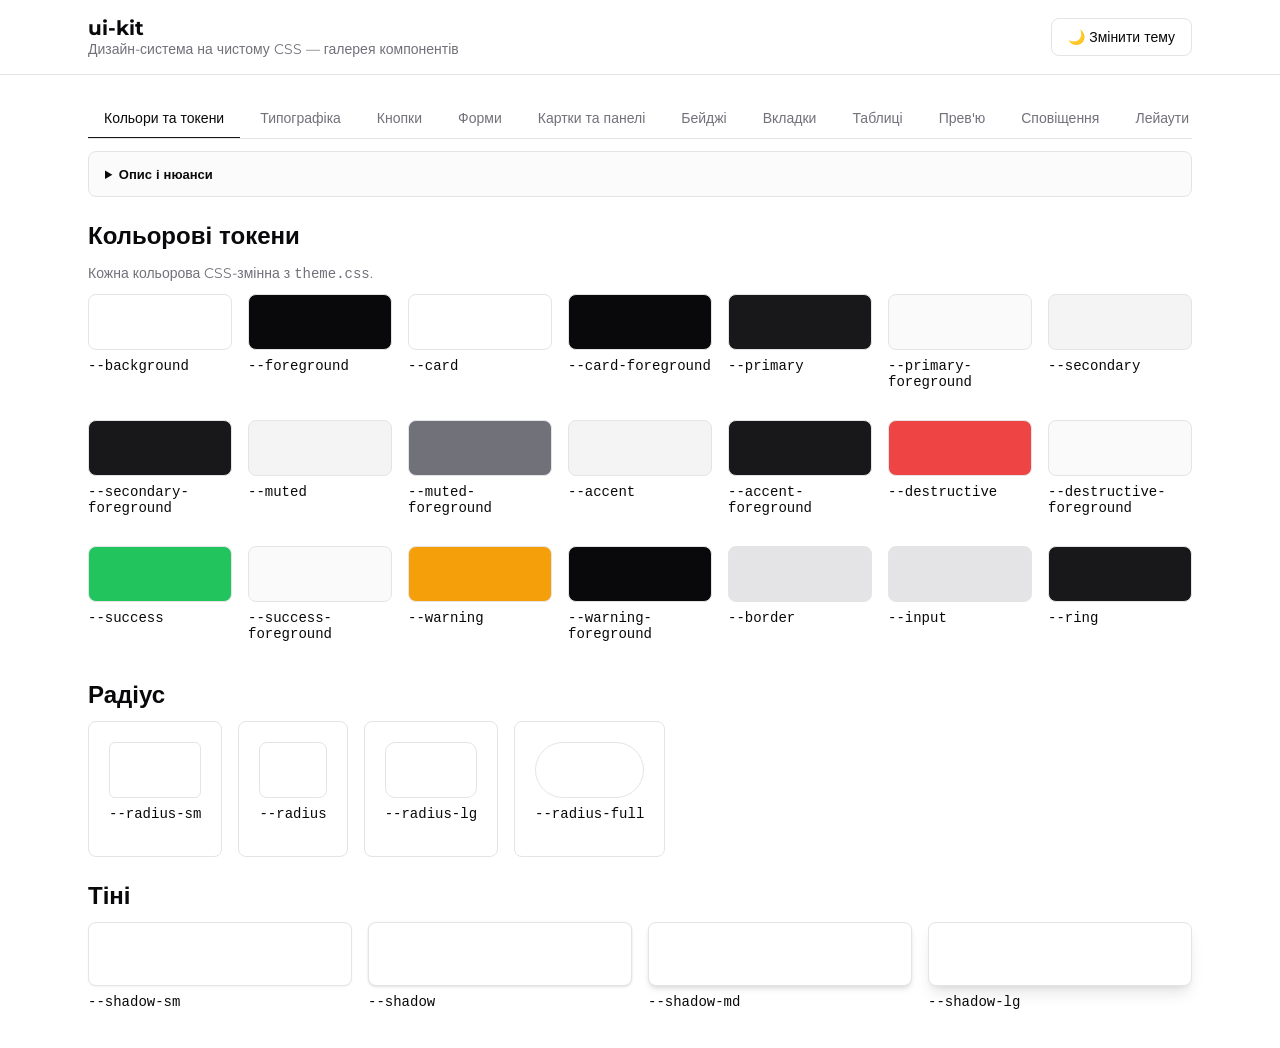
==== index.html @ 21cc0ced "feat(responsive): add mobile/tablet breakpoints, add component usage docs to all tabs Co-Authored-By" ====
<!doctype html>
<html lang="en">
<head>
<meta charset="UTF-8" />
<meta name="viewport" content="width=device-width, initial-scale=1.0" />
<title>ui-kit — Галерея компонентів</title>
<link rel="stylesheet" href="css/theme.css" />
<link rel="stylesheet" href="css/components.css" />
<link rel="stylesheet" href="css/layout.css" />
<link rel="stylesheet" href="css/gallery.css" />
</head>
<body>

<header class="gallery-header">
  <div class="container flex items-center justify-between py-4">
    <div>
      <p class="gallery-title">ui-kit</p>
      <p class="gallery-subtitle text-sm text-muted">Дизайн-система на чистому CSS — галерея компонентів</p>
    </div>
    <button type="button" class="btn btn-outline" id="theme-toggle">🌙 Змінити тему</button>
  </div>
</header>

<main class="container py-6">

  <div class="tabs" id="main-tabs">
    <div class="tabs-list" role="tablist">
      <button type="button" class="tab-trigger is-active" role="tab">Кольори та токени</button>
      <button type="button" class="tab-trigger" role="tab">Типографіка</button>
      <button type="button" class="tab-trigger" role="tab">Кнопки</button>
      <button type="button" class="tab-trigger" role="tab">Форми</button>
      <button type="button" class="tab-trigger" role="tab">Картки та панелі</button>
      <button type="button" class="tab-trigger" role="tab">Бейджі</button>
      <button type="button" class="tab-trigger" role="tab">Вкладки</button>
      <button type="button" class="tab-trigger" role="tab">Таблиці</button>
      <button type="button" class="tab-trigger" role="tab">Прев'ю</button>
      <button type="button" class="tab-trigger" role="tab">Сповіщення</button>
      <button type="button" class="tab-trigger" role="tab">Лейаути</button>
      <button type="button" class="tab-trigger" role="tab">Селекти</button>
      <button type="button" class="tab-trigger" role="tab">Лейбли</button>
      <button type="button" class="tab-trigger" role="tab">Налаштування</button>
    </div>

    <!-- 1. Colors & Tokens -->
    <div class="tab-content is-active">
      <div class="flex flex-col gap-6">
        <details class="component-info">
          <summary>Опис і нюанси</summary>
          <p>Кольорові токени — єдине джерело правди для кольору в усьому кіті: жоден компонент не хардкодить власний колір, а лише посилається на змінну на кшталт <span class="font-mono">--primary</span>. Ця вкладка потрібна, щоб звірити, який саме відтінок стоїть за назвою змінної в поточній темі.</p>
          <p>Змінні зберігаються як трійка HSL-каналів без обгортки <span class="font-mono">hsl()</span> (наприклад, <span class="font-mono">--primary: 240 5.9% 10%</span>), тому в CSS їх завжди потрібно явно обгортати: <span class="font-mono">hsl(var(--primary))</span> або з альфа-модифікатором <span class="font-mono">hsl(var(--primary) / 0.5)</span>. Редагувати значення в theme.css можна, але це одразу вплине на всі компоненти в обох темах.</p>
          <p>Типовий кейс: перевірка контрасту <span class="font-mono">--foreground</span> на <span class="font-mono">--background</span> перед додаванням нового тексту. Другий кейс: підбір м'якшого розділювача через альфа-модифікатор <span class="font-mono">--border / 0.5</span> замість введення нового кольору.</p>
        </details>
        <div>
          <h2 class="section-title">Кольорові токени</h2>
          <p class="text-sm text-muted mb-3">Кожна кольорова CSS-змінна з <span class="font-mono">theme.css</span>.</p>
          <div class="swatch-grid gap-4" id="color-token-grid"></div>
        </div>
        <div>
          <h2 class="section-title">Радіус</h2>
          <div class="flex gap-4 mt-3">
            <div class="demo p-3"><div class="swatch" style="border-radius:var(--radius-sm)"></div><p class="text-sm font-mono mt-2">--radius-sm</p></div>
            <div class="demo p-3"><div class="swatch" style="border-radius:var(--radius)"></div><p class="text-sm font-mono mt-2">--radius</p></div>
            <div class="demo p-3"><div class="swatch" style="border-radius:var(--radius-lg)"></div><p class="text-sm font-mono mt-2">--radius-lg</p></div>
            <div class="demo p-3"><div class="swatch" style="border-radius:var(--radius-full)"></div><p class="text-sm font-mono mt-2">--radius-full</p></div>
          </div>
        </div>
        <div>
          <h2 class="section-title">Тіні</h2>
          <div class="grid-4 gap-4 mt-3">
            <div><div class="shadow-box" style="box-shadow:var(--shadow-sm)"></div><p class="text-sm font-mono mt-2">--shadow-sm</p></div>
            <div><div class="shadow-box" style="box-shadow:var(--shadow)"></div><p class="text-sm font-mono mt-2">--shadow</p></div>
            <div><div class="shadow-box" style="box-shadow:var(--shadow-md)"></div><p class="text-sm font-mono mt-2">--shadow-md</p></div>
            <div><div class="shadow-box" style="box-shadow:var(--shadow-lg)"></div><p class="text-sm font-mono mt-2">--shadow-lg</p></div>
          </div>
        </div>
      </div>
    </div>

    <!-- 2. Typography -->
    <div class="tab-content">
      <details class="component-info mb-4">
        <summary>Опис і нюанси</summary>
        <p>Типографічна шкала базується на <span class="font-mono">--font-sans</span> (Montserrat) для основного тексту та <span class="font-mono">--font-mono</span> для коду й значень змінних. Заголовки h1–h3 масштабуються плавно через <span class="font-mono">clamp()</span> між мобільним і десктопним viewport, тож розмір не «стрибає» різко на певній ширині екрана.</p>
        <p>Текстові утиліти (<span class="font-mono">.text-sm</span>/<span class="font-mono">.text-lg</span>/<span class="font-mono">.font-semibold</span>/<span class="font-mono">.font-mono</span>/<span class="font-mono">.text-muted</span>) з layout.css — це модифікатори розміру/ваги/кольору, а не заміна семантичним тегам. Використовуйте їх поверх правильного тега (h1–h6, p), а не замість нього.</p>
        <p>Типовий кейс: підпис під полем форми дрібним приглушеним текстом (<span class="font-mono">.text-sm.text-muted</span>). Другий кейс: показ значення CSS-змінної чи фрагмента коду моноширинним шрифтом (<span class="font-mono">.font-mono</span>).</p>
      </details>
      <div class="demo">
        <div class="demo-preview flex flex-col gap-2">
          <h1>Заголовок 1</h1>
          <h2>Заголовок 2</h2>
          <h3>Заголовок 3</h3>
          <h4>Заголовок 4</h4>
          <h5>Заголовок 5</h5>
          <h6>Заголовок 6</h6>
          <p>Текст абзацу шрифтом <span class="font-mono">--font-sans</span> (Montserrat). Швидка бура лисиця стрибає через ледачого пса.</p>
          <p class="font-mono">Моноширинний текст шрифтом <span class="font-mono">--font-mono</span>.</p>
          <p><span class="text-sm">Дрібний текст (.text-sm)</span> &nbsp; <span class="text-lg">Великий текст (.text-lg)</span> &nbsp; <span class="font-semibold">Напівжирний (.font-semibold)</span> &nbsp; <span class="text-muted">Приглушений (.text-muted)</span></p>
        </div>
        <template class="demo-source">
<h1>Заголовок 1</h1>
<p>Текст абзацу.</p>
<p class="font-mono">Моноширинний текст.</p>
<p class="text-sm">Дрібний текст</p>
        </template>
        <div class="demo-actions flex gap-2">
          <button type="button" class="btn btn-outline btn-sm" data-copy="html">Скопіювати HTML</button>
          <button type="button" class="btn btn-outline btn-sm" data-copy-class="text-sm">Скопіювати клас</button>
        </div>
      </div>
    </div>

    <!-- 3. Buttons -->
    <div class="tab-content">
      <div class="flex flex-col gap-4">

        <details class="component-info">
          <summary>Опис і нюанси</summary>
          <p>Кнопки ініціюють дії (відправити форму, підтвердити, відкрити діалог). <span class="font-mono">.btn-primary</span> — для головної дії на екрані (лише одна на екран), <span class="font-mono">.btn-secondary</span>/<span class="font-mono">.btn-outline</span> — для другорядних дій, <span class="font-mono">.btn-ghost</span> — для дій у щільних інтерфейсах (тулбари, картки), <span class="font-mono">.btn-destructive</span> — лише для незворотних/небезпечних операцій (видалення, відкликання доступу).</p>
          <p>Не комбінуйте два акцентні кольори (primary + destructive) в одному ряду дій без чіткої ієрархії — користувач має одразу бачити, яка дія головна. <span class="font-mono">.btn-icon</span> обов'язково потребує <span class="font-mono">aria-label</span>, бо не має текстового вмісту для скрінрідерів. Розмірні модифікатори (<span class="font-mono">.btn-sm</span>/<span class="font-mono">.btn-lg</span>) не задають колір — комбінуйте їх із варіантом (<span class="font-mono">.btn-primary</span> тощо).</p>
          <p>Типовий кейс: пара кнопок «Підтвердити» (.btn-primary) / «Скасувати» (.btn-ghost) у футері картки чи модального вікна. Другий кейс: кнопка видалення запису в таблиці — <span class="font-mono">.btn-destructive.btn-sm</span>.</p>
        </details>

        <div class="demo">
          <div class="demo-preview flex flex-wrap gap-3">
            <button type="button" class="btn btn-primary">Первинна</button>
            <button type="button" class="btn btn-secondary">Вторинна</button>
            <button type="button" class="btn btn-outline">Контурна</button>
            <button type="button" class="btn btn-ghost">Прозора</button>
            <button type="button" class="btn btn-destructive">Небезпечна</button>
            <button type="button" class="btn btn-primary" disabled>Вимкнена</button>
          </div>
          <template class="demo-source">
<button type="button" class="btn btn-primary">Первинна</button>
<button type="button" class="btn btn-secondary">Вторинна</button>
<button type="button" class="btn btn-outline">Контурна</button>
<button type="button" class="btn btn-ghost">Прозора</button>
<button type="button" class="btn btn-destructive">Небезпечна</button>
          </template>
          <div class="demo-actions flex gap-2">
            <button type="button" class="btn btn-outline btn-sm" data-copy="html">Скопіювати HTML</button>
            <button type="button" class="btn btn-outline btn-sm" data-copy-class="btn-primary">Скопіювати клас</button>
          </div>
        </div>

        <div class="demo">
          <div class="demo-preview flex flex-wrap items-center gap-3">
            <button type="button" class="btn btn-primary btn-sm">Маленька</button>
            <button type="button" class="btn btn-primary">Звичайна</button>
            <button type="button" class="btn btn-primary btn-lg">Велика</button>
            <button type="button" class="btn btn-primary btn-icon" aria-label="Icon button">★</button>
          </div>
          <template class="demo-source">
<button type="button" class="btn btn-primary btn-sm">Маленька</button>
<button type="button" class="btn btn-primary">Звичайна</button>
<button type="button" class="btn btn-primary btn-lg">Велика</button>
<button type="button" class="btn btn-primary btn-icon" aria-label="Icon button">★</button>
          </template>
          <div class="demo-actions flex gap-2">
            <button type="button" class="btn btn-outline btn-sm" data-copy="html">Скопіювати HTML</button>
            <button type="button" class="btn btn-outline btn-sm" data-copy-class="btn-sm">Скопіювати клас</button>
          </div>
        </div>

      </div>
    </div>

    <!-- 4. Forms -->
    <div class="tab-content">
      <details class="component-info mb-4">
        <summary>Опис і нюанси</summary>
        <p><span class="font-mono">.field</span> — обгортка для пари label+control+hint, яка гарантує однакові вертикальні відступи для будь-якого поля форми. Використовуйте <span class="font-mono">.input</span> для тексту/чисел, <span class="font-mono">.textarea</span> для багаторядкового вводу, <span class="font-mono">.checkbox</span>/<span class="font-mono">.radio</span> для бінарного чи одиничного вибору зі списку.</p>
        <p>Завжди пов'язуйте <span class="font-mono">&lt;label&gt;</span> з полем через <span class="font-mono">for</span>/<span class="font-mono">id</span> — це не лише доступність, а й збільшення області кліку. <span class="font-mono">.field-hint</span> розташовується під полем і не повинен дублювати те, що вже сказано в label. <span class="font-mono">.checkbox</span>/<span class="font-mono">.radio</span> стилізовані через <span class="font-mono">appearance: none</span>, тому додатковий wrapper для кастомної позначки не потрібен.</p>
        <p>Типовий кейс: форма профілю користувача (ім'я, роль через select, короткий опис у textarea). Другий кейс: група з кількох checkbox для мультизначного фільтра над таблицею.</p>
      </details>
      <div class="grid-2 gap-6">

        <div class="demo">
          <div class="demo-preview flex flex-col gap-4">
            <div class="field">
              <label class="label" for="demo-input">Ім'я</label>
              <input class="input" type="text" id="demo-input" placeholder="Ada Lovelace" />
              <span class="field-hint">Це підказка під полем введення.</span>
            </div>
            <div class="field">
              <label class="label" for="demo-select">Роль</label>
              <select class="select" id="demo-select">
                <option>Інженер</option>
                <option>Дизайнер</option>
                <option>Менеджер</option>
              </select>
            </div>
            <div class="field">
              <label class="label" for="demo-textarea">Про себе</label>
              <textarea class="textarea" id="demo-textarea" placeholder="Tell us about yourself"></textarea>
            </div>
            <div class="field">
              <label class="label" for="demo-input-disabled">Вимкнено</label>
              <input class="input" type="text" id="demo-input-disabled" disabled placeholder="Can't touch this" />
            </div>
          </div>
          <template class="demo-source">
<div class="field">
  <label class="label" for="name">Ім'я</label>
  <input class="input" type="text" id="name" placeholder="Ada Lovelace" />
  <span class="field-hint">Це підказка під полем введення.</span>
</div>
          </template>
          <div class="demo-actions flex gap-2">
            <button type="button" class="btn btn-outline btn-sm" data-copy="html">Скопіювати HTML</button>
            <button type="button" class="btn btn-outline btn-sm" data-copy-class="input">Скопіювати клас</button>
          </div>
        </div>

        <div class="demo">
          <div class="demo-preview flex flex-col gap-3">
            <label class="flex items-center gap-2"><input class="checkbox" type="checkbox" checked /> Прапорець (позначено)</label>
            <label class="flex items-center gap-2"><input class="checkbox" type="checkbox" /> Прапорець</label>
            <label class="flex items-center gap-2"><input class="radio" type="radio" name="demo-radio" checked /> Перемикач перший</label>
            <label class="flex items-center gap-2"><input class="radio" type="radio" name="demo-radio" /> Перемикач другий</label>
          </div>
          <template class="demo-source">
<label class="flex items-center gap-2">
  <input class="checkbox" type="checkbox" /> Прапорець
</label>
<label class="flex items-center gap-2">
  <input class="radio" type="radio" name="group" /> Перемикач
</label>
          </template>
          <div class="demo-actions flex gap-2">
            <button type="button" class="btn btn-outline btn-sm" data-copy="html">Скопіювати HTML</button>
            <button type="button" class="btn btn-outline btn-sm" data-copy-class="checkbox">Скопіювати клас</button>
          </div>
        </div>

      </div>
    </div>

    <!-- 5. Cards & Panels -->
    <div class="tab-content">
      <details class="component-info mb-4">
        <summary>Опис і нюанси</summary>
        <p><span class="font-mono">.card</span> — акцентований контейнер із тінню та рамкою для самодостатнього блоку контенту (профіль, товар, налаштування). <span class="font-mono">.panel</span> — менш акцентований контейнер без тіні, для групування вмісту всередині вже акцентованої області.</p>
        <p>Не вкладайте <span class="font-mono">.card</span> у <span class="font-mono">.card</span> — це створює подвійну рамку/тінь і зайвий візуальний шум; для вкладеного угруповання використовуйте <span class="font-mono">.panel</span>. <span class="font-mono">.card-footer</span> призначений саме для кнопок дій, не для довільного тексту. <span class="font-mono">.divider</span> — це <span class="font-mono">&lt;hr&gt;</span>, зберігайте цю семантику розділювача, а не border-top на довільному елементі.</p>
        <p>Типовий кейс: картка налаштувань із заголовком, описом, вмістом і кнопками «Зберегти»/«Скасувати» у футері. Другий кейс: панель із коротким поясненням під формою, відокремлена divider.</p>
      </details>
      <div class="grid-2 gap-6">

        <div class="demo">
          <div class="demo-preview">
            <div class="card">
              <div class="card-header">
                <h3 class="card-title">Заголовок картки</h3>
                <p class="card-description">Короткий опис для цієї картки.</p>
              </div>
              <div class="card-content">
                <p class="text-sm">Тут розміщується основний вміст картки, над кнопками у футері.</p>
              </div>
              <div class="card-footer">
                <button type="button" class="btn btn-primary btn-sm">Підтвердити</button>
                <button type="button" class="btn btn-ghost btn-sm">Скасувати</button>
              </div>
            </div>
          </div>
          <template class="demo-source">
<div class="card">
  <div class="card-header">
    <h3 class="card-title">Заголовок картки</h3>
    <p class="card-description">Короткий опис.</p>
  </div>
  <div class="card-content">
    <p>Вміст картки.</p>
  </div>
  <div class="card-footer">
    <button class="btn btn-primary btn-sm">Підтвердити</button>
  </div>
</div>
          </template>
          <div class="demo-actions flex gap-2">
            <button type="button" class="btn btn-outline btn-sm" data-copy="html">Скопіювати HTML</button>
            <button type="button" class="btn btn-outline btn-sm" data-copy-class="card">Скопіювати клас</button>
          </div>
        </div>

        <div class="demo">
          <div class="demo-preview">
            <div class="panel">
              <p class="text-sm font-semibold mb-2">Панель</p>
              <p class="text-sm text-muted">Легкий контейнер для групування пов'язаного вмісту, менш акцентований, ніж картка.</p>
              <hr class="divider" />
              <p class="text-sm">Вміст під розділювачем.</p>
            </div>
          </div>
          <template class="demo-source">
<div class="panel">
  <p>Вміст панелі.</p>
  <hr class="divider" />
  <p>Вміст під розділювачем.</p>
</div>
          </template>
          <div class="demo-actions flex gap-2">
            <button type="button" class="btn btn-outline btn-sm" data-copy="html">Скопіювати HTML</button>
            <button type="button" class="btn btn-outline btn-sm" data-copy-class="panel">Скопіювати клас</button>
          </div>
        </div>

      </div>
    </div>

    <!-- 6. Badges -->
    <div class="tab-content">
      <details class="component-info mb-4">
        <summary>Опис і нюанси</summary>
        <p>Бейдж — маленький некликабельний індикатор статусу чи категорії, а не замінник кнопки чи посилання. <span class="font-mono">.badge-success</span>/<span class="font-mono">.badge-destructive</span> — для семантичних станів (активний/помилка), <span class="font-mono">.badge-secondary</span>/<span class="font-mono">.badge-outline</span> — для нейтральних міток.</p>
        <p>Не покладайтесь лише на колір, щоб передати критичну інформацію — додавайте текст («Активний», а не тільки зелену крапку), інакше це проблема доступності для людей з порушенням кольоросприйняття. Бейджі не мають стану hover/focus, оскільки вони не інтерактивні.</p>
        <p>Типовий кейс: статус рядка в таблиці («Активний»/«Відсутній»/«У відставці»). Другий кейс: лічильник чи мітка категорії поруч із заголовком картки.</p>
      </details>
      <div class="demo">
        <div class="demo-preview flex flex-wrap gap-3">
          <span class="badge">Основний</span>
          <span class="badge badge-secondary">Вторинний</span>
          <span class="badge badge-outline">Контурний</span>
          <span class="badge badge-destructive">Небезпечний</span>
          <span class="badge badge-success">Успішний</span>
        </div>
        <template class="demo-source">
<span class="badge">Основний</span>
<span class="badge badge-secondary">Вторинний</span>
<span class="badge badge-outline">Контурний</span>
<span class="badge badge-destructive">Небезпечний</span>
<span class="badge badge-success">Успішний</span>
        </template>
        <div class="demo-actions flex gap-2">
          <button type="button" class="btn btn-outline btn-sm" data-copy="html">Скопіювати HTML</button>
          <button type="button" class="btn btn-outline btn-sm" data-copy-class="badge">Скопіювати клас</button>
        </div>
      </div>
    </div>

    <!-- 7. Tabs -->
    <div class="tab-content">
      <details class="component-info mb-4">
        <summary>Опис і нюанси</summary>
        <p><span class="font-mono">.tabs</span> — патерн для перемикання між кількома панелями контенту в межах одного екрана без переходу на іншу сторінку. Використовуйте, коли вміст логічно розбивається на незалежні секції, які переглядають по черзі, а не одночасно.</p>
        <p><span class="font-mono">initTabs()</span> працює по контейнеру <span class="font-mono">.tabs</span> через <span class="font-mono">:scope</span>, тому кожен <span class="font-mono">.tabs</span> незалежний — вкладені вкладки (наприклад, усередині картки) не конфліктують із зовнішніми. Кількість <span class="font-mono">.tab-trigger</span> має точно відповідати кількості <span class="font-mono">.tab-content</span> за порядком — прив'язка через id не потрібна. Клас <span class="font-mono">.is-active</span> виставляється одночасно і на тригері, і на відповідній панелі.</p>
        <p>Типовий кейс: ця сама галерея компонентів (14 вкладок). Другий кейс: вкладки «Огляд»/«Активність»/«Налаштування» всередині картки профілю, як у демо нижче.</p>
      </details>
      <div class="demo">
        <div class="demo-preview">
          <div class="tabs">
            <div class="tabs-list" role="tablist">
              <button type="button" class="tab-trigger is-active" role="tab">Огляд</button>
              <button type="button" class="tab-trigger" role="tab">Активність</button>
              <button type="button" class="tab-trigger" role="tab">Налаштування</button>
            </div>
            <div class="tab-content is-active"><p class="text-sm">Вміст вкладки «Огляд».</p></div>
            <div class="tab-content"><p class="text-sm">Вміст вкладки «Активність».</p></div>
            <div class="tab-content"><p class="text-sm">Вміст вкладки «Налаштування».</p></div>
          </div>
        </div>
        <template class="demo-source">
<div class="tabs">
  <div class="tabs-list">
    <button class="tab-trigger is-active">Огляд</button>
    <button class="tab-trigger">Активність</button>
  </div>
  <div class="tab-content is-active">Вміст вкладки «Огляд».</div>
  <div class="tab-content">Вміст вкладки «Активність».</div>
</div>
        </template>
        <div class="demo-actions flex gap-2">
          <button type="button" class="btn btn-outline btn-sm" data-copy="html">Скопіювати HTML</button>
          <button type="button" class="btn btn-outline btn-sm" data-copy-class="tabs">Скопіювати клас</button>
        </div>
      </div>
    </div>

    <!-- 8. Tables -->
    <div class="tab-content">
      <div class="flex flex-col gap-4">

        <details class="component-info">
          <summary>Опис і нюанси</summary>
          <p><span class="font-mono">.table</span> + <span class="font-mono">.table-wrapper</span> — для табличних даних з однаковою структурою рядків (список користувачів, замовлень тощо). <span class="font-mono">.table-wrapper</span> обов'язковий: саме він забезпечує <span class="font-mono">overflow-x: auto</span>, а не сама <span class="font-mono">.table</span>.</p>
          <p>Варіанти <span class="font-mono">.table-striped</span>/<span class="font-mono">.table-bordered</span>/<span class="font-mono">.table-compact</span> — модифікатори, які можна комбінувати між собою (наприклад, <span class="font-mono">table table-striped table-compact</span>), вони не змінюють структуру, лише візуальний стиль. Індикатор <span class="font-mono">.sortable</span> суто візуальний (статична стрілка) — він не сортує дані сам, JS-логіку сортування потрібно писати окремо.</p>
          <p>Типовий кейс: список користувачів зі статусом-бейджем в останній колонці. Другий кейс: компактна таблиця (<span class="font-mono">.table-compact</span>) для щільного адмін-інтерфейсу з великою кількістю рядків.</p>
        </details>

        <div class="demo">
          <div class="demo-preview">
            <div class="table-wrapper">
              <table class="table">
                <thead>
                  <tr><th>Ім'я</th><th>Роль</th><th>Статус</th></tr>
                </thead>
                <tbody>
                  <tr><td>Ada Lovelace</td><td>Інженер</td><td><span class="badge badge-success">Активний</span></td></tr>
                  <tr><td>Alan Turing</td><td>Дослідник</td><td><span class="badge badge-secondary">Відсутній</span></td></tr>
                  <tr><td>Grace Hopper</td><td>Адмірал</td><td><span class="badge badge-outline">У відставці</span></td></tr>
                </tbody>
              </table>
            </div>
          </div>
          <template class="demo-source">
<div class="table-wrapper">
  <table class="table">
    <thead><tr><th>Ім'я</th><th>Роль</th></tr></thead>
    <tbody><tr><td>Ada Lovelace</td><td>Інженер</td></tr></tbody>
  </table>
</div>
          </template>
          <div class="demo-actions flex gap-2">
            <button type="button" class="btn btn-outline btn-sm" data-copy="html">Скопіювати HTML</button>
            <button type="button" class="btn btn-outline btn-sm" data-copy-class="table">Скопіювати клас</button>
          </div>
        </div>

        <div class="grid-3 gap-4">

          <div class="demo">
            <div class="demo-preview">
              <div class="table-wrapper">
                <table class="table table-striped">
                  <thead><tr><th>Ім'я</th><th>Роль</th></tr></thead>
                  <tbody>
                    <tr><td>Ada Lovelace</td><td>Інженер</td></tr>
                    <tr><td>Alan Turing</td><td>Дослідник</td></tr>
                    <tr><td>Grace Hopper</td><td>Адмірал</td></tr>
                  </tbody>
                </table>
              </div>
            </div>
            <template class="demo-source">
<table class="table table-striped">
  <thead><tr><th>Ім'я</th><th>Роль</th></tr></thead>
  <tbody>
    <tr><td>Ada Lovelace</td><td>Інженер</td></tr>
    <tr><td>Alan Turing</td><td>Дослідник</td></tr>
  </tbody>
</table>
            </template>
            <div class="demo-actions flex gap-2">
              <button type="button" class="btn btn-outline btn-sm" data-copy="html">Скопіювати HTML</button>
              <button type="button" class="btn btn-outline btn-sm" data-copy-class="table-striped">Скопіювати клас</button>
            </div>
          </div>

          <div class="demo">
            <div class="demo-preview">
              <div class="table-wrapper">
                <table class="table table-bordered">
                  <thead><tr><th>Ім'я</th><th>Роль</th></tr></thead>
                  <tbody>
                    <tr><td>Ada Lovelace</td><td>Інженер</td></tr>
                    <tr><td>Alan Turing</td><td>Дослідник</td></tr>
                  </tbody>
                </table>
              </div>
            </div>
            <template class="demo-source">
<table class="table table-bordered">
  <thead><tr><th>Ім'я</th><th>Роль</th></tr></thead>
  <tbody>
    <tr><td>Ada Lovelace</td><td>Інженер</td></tr>
  </tbody>
</table>
            </template>
            <div class="demo-actions flex gap-2">
              <button type="button" class="btn btn-outline btn-sm" data-copy="html">Скопіювати HTML</button>
              <button type="button" class="btn btn-outline btn-sm" data-copy-class="table-bordered">Скопіювати клас</button>
            </div>
          </div>

          <div class="demo">
            <div class="demo-preview">
              <div class="table-wrapper">
                <table class="table table-compact">
                  <thead><tr><th>Ім'я</th><th>Роль</th></tr></thead>
                  <tbody>
                    <tr><td>Ada Lovelace</td><td>Інженер</td></tr>
                    <tr><td>Alan Turing</td><td>Дослідник</td></tr>
                  </tbody>
                </table>
              </div>
            </div>
            <template class="demo-source">
<table class="table table-compact">
  <thead><tr><th>Ім'я</th><th>Роль</th></tr></thead>
  <tbody>
    <tr><td>Ada Lovelace</td><td>Інженер</td></tr>
  </tbody>
</table>
            </template>
            <div class="demo-actions flex gap-2">
              <button type="button" class="btn btn-outline btn-sm" data-copy="html">Скопіювати HTML</button>
              <button type="button" class="btn btn-outline btn-sm" data-copy-class="table-compact">Скопіювати клас</button>
            </div>
          </div>

        </div>

        <div class="demo">
          <div class="demo-preview">
            <div class="table-wrapper">
              <table class="table">
                <thead>
                  <tr>
                    <th class="sortable sort-asc">Ім'я<span class="sort-indicator"></span></th>
                    <th class="sortable sort-desc">Роль<span class="sort-indicator"></span></th>
                  </tr>
                </thead>
                <tbody>
                  <tr><td>Ada Lovelace</td><td>Інженер</td></tr>
                  <tr><td>Alan Turing</td><td>Дослідник</td></tr>
                </tbody>
              </table>
            </div>
          </div>
          <template class="demo-source">
<table class="table">
  <thead>
    <tr>
      <th class="sortable sort-asc">Ім'я<span class="sort-indicator"></span></th>
      <th class="sortable sort-desc">Роль<span class="sort-indicator"></span></th>
    </tr>
  </thead>
  <tbody>
    <tr><td>Ada Lovelace</td><td>Інженер</td></tr>
  </tbody>
</table>
          </template>
          <div class="demo-actions flex gap-2">
            <button type="button" class="btn btn-outline btn-sm" data-copy="html">Скопіювати HTML</button>
            <button type="button" class="btn btn-outline btn-sm" data-copy-class="sortable">Скопіювати клас</button>
          </div>
        </div>

      </div>
    </div>

    <!-- 9. Preview -->
    <div class="tab-content">
      <details class="component-info mb-4">
        <summary>Опис і нюанси</summary>
        <p><span class="font-mono">.preview-area</span> — нейтральний контейнер-підложка для демонстрації графіки (SVG-іконки, ілюстрації, прев'ю зображення) окремо від решти інтерфейсу; пунктирна рамка одразу сигналізує «це зона попереднього перегляду, не звичайний контент».</p>
        <p><span class="font-mono">.preview-svg</span> керує лише максимальною шириною/висотою та кольором (через <span class="font-mono">currentColor</span>) — самі розміри SVG (width/height/viewBox) задаються в розмітці, компонент їх не нав'язує.</p>
        <p>Типовий кейс: попередній перегляд іконки перед її використанням в іншому місці інтерфейсу. Другий кейс: заглушка (placeholder) для зображення, яке ще не завантажено.</p>
      </details>
      <div class="demo">
        <div class="demo-preview">
          <div class="preview-area">
            <svg class="preview-svg" width="64" height="64" viewBox="0 0 24 24" fill="none" stroke="currentColor" stroke-width="1.5">
              <circle cx="12" cy="12" r="9" />
              <path d="M9 12l2 2 4-4" />
            </svg>
          </div>
        </div>
        <template class="demo-source">
<div class="preview-area">
  <svg class="preview-svg" width="64" height="64" viewBox="0 0 24 24" fill="none" stroke="currentColor" stroke-width="1.5">
    <circle cx="12" cy="12" r="9" />
    <path d="M9 12l2 2 4-4" />
  </svg>
</div>
        </template>
        <div class="demo-actions flex gap-2">
          <button type="button" class="btn btn-outline btn-sm" data-copy="html">Скопіювати HTML</button>
          <button type="button" class="btn btn-outline btn-sm" data-copy-class="preview-area">Скопіювати клас</button>
        </div>
      </div>
    </div>

    <!-- 10. Alerts -->
    <div class="tab-content">
      <div class="flex flex-col gap-4">

        <details class="component-info">
          <summary>Опис і нюанси</summary>
          <p><span class="font-mono">.alert</span> — статичне повідомлення, вбудоване в потік сторінки (лишається, поки користувач не піде з екрана чи не закриє його вручну). <span class="font-mono">.toast</span> — тимчасове спливне повідомлення, що з'являється поверх інтерфейсу і зникає автоматично.</p>
          <p>Варіанти alert (destructive/success/warning) передають семантику через колір і рамку, але текст усередині (заголовок + опис) має пояснювати ситуацію без опори лише на колір. <span class="font-mono">.toast</span> керується класом <span class="font-mono">.is-visible</span> і JS-таймером — сам по собі CSS не показує/приховує його автоматично.</p>
          <p>Типовий кейс: <span class="font-mono">.alert-destructive</span> над формою після невдалої валідації. Другий кейс: toast «Успішно збережено» після відправки форми чи дії користувача.</p>
        </details>

        <div class="demo">
          <div class="demo-preview flex flex-col gap-3">
            <div class="alert"><strong>Зверніть увагу.</strong><span>Це звичайне сповіщення.</span></div>
            <div class="alert alert-destructive"><strong>Помилка.</strong><span>Щось пішло не так.</span></div>
            <div class="alert alert-success"><strong>Успіх.</strong><span>Ваші зміни збережено.</span></div>
            <div class="alert alert-warning"><strong>Попередження.</strong><span>Перевірте це, перш ніж продовжити.</span></div>
          </div>
          <template class="demo-source">
<div class="alert">
  <strong>Зверніть увагу.</strong>
  <span>Це звичайне сповіщення.</span>
</div>
          </template>
          <div class="demo-actions flex gap-2">
            <button type="button" class="btn btn-outline btn-sm" data-copy="html">Скопіювати HTML</button>
            <button type="button" class="btn btn-outline btn-sm" data-copy-class="alert">Скопіювати клас</button>
          </div>
        </div>

        <div class="demo">
          <div class="demo-preview">
            <button type="button" class="btn btn-primary" id="toast-trigger">Показати сповіщення</button>
          </div>
          <template class="demo-source">
<div class="toast is-visible">Успішно збережено.</div>
          </template>
          <div class="demo-actions flex gap-2">
            <button type="button" class="btn btn-outline btn-sm" data-copy="html">Скопіювати HTML</button>
            <button type="button" class="btn btn-outline btn-sm" data-copy-class="toast">Скопіювати клас</button>
          </div>
        </div>

      </div>
    </div>

    <!-- 11. Layouts -->
    <div class="tab-content">
      <div class="flex flex-col gap-4">

        <details class="component-info">
          <summary>Опис і нюанси</summary>
          <p>Готові класи-патерни (<span class="font-mono">.layout-row</span>/<span class="font-mono">-col</span>/<span class="font-mono">-full</span>/<span class="font-mono">-sidebar</span>/<span class="font-mono">-split</span>) — поверх <span class="font-mono">.flex</span>/<span class="font-mono">.grid</span> з layout.css. Використовуйте їх, коли потрібна одна з цих 5 типових структур сторінки, а для довільного розташування комбінуйте <span class="font-mono">.flex</span>/<span class="font-mono">.grid</span> напряму.</p>
          <p><span class="font-mono">.layout-sidebar</span> використовує CSS-змінну <span class="font-mono">--layout-sidebar-width</span> (за замовчуванням 16rem) для фіксованої ширини бічної панелі — змінюйте саме її, а не додавайте власний <span class="font-mono">width</span>. На мобільних і планшетах <span class="font-mono">.layout-sidebar</span> і <span class="font-mono">.layout-row</span> адаптивно перебудовуються (стек/перенесення) — це вбудована поведінка, додаткових класів не потрібно.</p>
          <p>Типовий кейс: сторінка налаштувань з навігацією зліва (<span class="font-mono">.layout-sidebar</span>). Другий кейс: порівняння «до/після» у два однакові стовпці (<span class="font-mono">.layout-split</span>).</p>
        </details>

        <div class="demo">
          <div class="demo-preview">
            <div class="layout-row gap-3">
              <div class="layout-demo-box">Блок 1</div>
              <div class="layout-demo-box">Блок 2</div>
              <div class="layout-demo-box">Блок 3</div>
            </div>
          </div>
          <template class="demo-source">
<div class="layout-row gap-3">
  <div>Блок 1</div>
  <div>Блок 2</div>
  <div>Блок 3</div>
</div>
          </template>
          <div class="demo-actions flex gap-2">
            <button type="button" class="btn btn-outline btn-sm" data-copy="html">Скопіювати HTML</button>
            <button type="button" class="btn btn-outline btn-sm" data-copy-class="layout-row">Скопіювати клас</button>
          </div>
        </div>

        <div class="demo">
          <div class="demo-preview">
            <div class="layout-col gap-3">
              <div class="layout-demo-box">Блок 1</div>
              <div class="layout-demo-box">Блок 2</div>
            </div>
          </div>
          <template class="demo-source">
<div class="layout-col gap-3">
  <div>Блок 1</div>
  <div>Блок 2</div>
</div>
          </template>
          <div class="demo-actions flex gap-2">
            <button type="button" class="btn btn-outline btn-sm" data-copy="html">Скопіювати HTML</button>
            <button type="button" class="btn btn-outline btn-sm" data-copy-class="layout-col">Скопіювати клас</button>
          </div>
        </div>

        <div class="demo">
          <div class="demo-preview">
            <div class="panel" style="height: 6rem;">
              <div class="layout-full">
                <div class="layout-demo-box layout-full">Заповнює батьківський елемент</div>
              </div>
            </div>
          </div>
          <template class="demo-source">
<div class="panel">
  <div class="layout-full">Заповнює батьківський елемент</div>
</div>
          </template>
          <div class="demo-actions flex gap-2">
            <button type="button" class="btn btn-outline btn-sm" data-copy="html">Скопіювати HTML</button>
            <button type="button" class="btn btn-outline btn-sm" data-copy-class="layout-full">Скопіювати клас</button>
          </div>
        </div>

        <div class="demo">
          <div class="demo-preview">
            <div class="layout-sidebar">
              <div class="layout-sidebar-aside layout-demo-box">Бічна панель</div>
              <div class="layout-sidebar-content layout-demo-box">Основний вміст</div>
            </div>
          </div>
          <template class="demo-source">
<div class="layout-sidebar">
  <div class="layout-sidebar-aside">Бічна панель</div>
  <div class="layout-sidebar-content">Основний вміст</div>
</div>
          </template>
          <div class="demo-actions flex gap-2">
            <button type="button" class="btn btn-outline btn-sm" data-copy="html">Скопіювати HTML</button>
            <button type="button" class="btn btn-outline btn-sm" data-copy-class="layout-sidebar">Скопіювати клас</button>
          </div>
        </div>

        <div class="demo">
          <div class="demo-preview">
            <div class="layout-split">
              <div class="layout-demo-box">Колонка 1</div>
              <div class="layout-demo-box">Колонка 2</div>
            </div>
          </div>
          <template class="demo-source">
<div class="layout-split">
  <div>Колонка 1</div>
  <div>Колонка 2</div>
</div>
          </template>
          <div class="demo-actions flex gap-2">
            <button type="button" class="btn btn-outline btn-sm" data-copy="html">Скопіювати HTML</button>
            <button type="button" class="btn btn-outline btn-sm" data-copy-class="layout-split">Скопіювати клас</button>
          </div>
        </div>

      </div>
    </div>

    <!-- 12. Selects -->
    <div class="tab-content">
      <details class="component-info mb-4">
        <summary>Опис і нюанси</summary>
        <p><span class="font-mono">.select</span> — стилізований нативний <span class="font-mono">&lt;select&gt;</span>, використовуйте його за замовчуванням для коротких списків (до ~10–15 варіантів), оскільки він безкоштовно отримує клавіатурну навігацію, доступність і мобільну поведінку від браузера. <span class="font-mono">.select-search</span> — комбобокс із фільтрацією для довгих списків, де пошук за назвою швидший за прокрутку.</p>
        <p><span class="font-mono">.select-search</span> не є нативним елементом форми — його значення не потрапляє автоматично у <span class="font-mono">FormData</span>, тому для реальної форми потрібен прихований input або власна серіалізація. Список <span class="font-mono">.select-search-list</span> з'являється через <span class="font-mono">:focus-within</span>, тож клік по опції має встановлювати значення в input JS-обробником (як у демо нижче), інакше фокус загубиться.</p>
        <p>Типовий кейс: вибір ролі користувача зі списку з 3–5 варіантів — звичайний <span class="font-mono">.select</span>. Другий кейс: вибір країни чи міста зі списку з сотнями варіантів — <span class="font-mono">.select-search</span> із фільтрацією.</p>
      </details>
      <div class="grid-2 gap-6">

        <div class="demo">
          <div class="demo-preview">
            <div class="field">
              <label class="label" for="demo-select-2">Роль</label>
              <select class="select" id="demo-select-2">
                <option>Інженер</option>
                <option>Дизайнер</option>
                <option>Менеджер</option>
              </select>
            </div>
          </div>
          <template class="demo-source">
<select class="select">
  <option>Інженер</option>
  <option>Дизайнер</option>
  <option>Менеджер</option>
</select>
          </template>
          <div class="demo-actions flex gap-2">
            <button type="button" class="btn btn-outline btn-sm" data-copy="html">Скопіювати HTML</button>
            <button type="button" class="btn btn-outline btn-sm" data-copy-class="select">Скопіювати клас</button>
          </div>
        </div>

        <div class="demo">
          <div class="demo-preview">
            <div class="field">
              <label class="label" for="demo-select-search">Пошук ролі</label>
              <div class="select-search" id="demo-select-search">
                <input class="select-search-input" type="text" placeholder="Почніть вводити..." autocomplete="off" />
                <div class="select-search-list">
                  <button type="button" class="select-search-option">Інженер</button>
                  <button type="button" class="select-search-option">Дизайнер</button>
                  <button type="button" class="select-search-option">Менеджер</button>
                  <button type="button" class="select-search-option">Продукт-менеджер</button>
                </div>
              </div>
            </div>
          </div>
          <template class="demo-source">
<div class="select-search">
  <input class="select-search-input" type="text" placeholder="Почніть вводити..." />
  <div class="select-search-list">
    <button type="button" class="select-search-option">Інженер</button>
    <button type="button" class="select-search-option">Дизайнер</button>
  </div>
</div>
          </template>
          <div class="demo-actions flex gap-2">
            <button type="button" class="btn btn-outline btn-sm" data-copy="html">Скопіювати HTML</button>
            <button type="button" class="btn btn-outline btn-sm" data-copy-class="select-search">Скопіювати клас</button>
          </div>
        </div>

      </div>
    </div>

    <!-- 13. Labels -->
    <div class="tab-content">
      <details class="component-info mb-4">
        <summary>Опис і нюанси</summary>
        <p><span class="font-mono">.label-text</span> — це не пов'язаний з полем форми напис, а простий текст лише для читання (на відміну від <span class="font-mono">.label</span> з forms.css, який завжди супроводжує конкретний input). <span class="font-mono">.label-field</span> — пара «підпис + значення» для показу параметра та його поточного стану.</p>
        <p>Модифікатор <span class="font-mono">--col</span> (підпис над значенням) — типовий вигляд за замовчуванням; <span class="font-mono">--row</span> (підпис і значення в один рядок) — компактніший варіант для щільних списків параметрів. Не використовуйте <span class="font-mono">.label-field</span> замість <span class="font-mono">.field</span>, якщо значення дійсно редагується користувачем — <span class="font-mono">.label-field</span> лише для читання.</p>
        <p>Типовий кейс: показ поточної версії застосунку чи статусу підключення в панелі налаштувань. Другий кейс: компактний список властивостей об'єкта (наприклад, «Розмір: 12 МБ», «Формат: PNG») у варіанті <span class="font-mono">--row</span>.</p>
      </details>
      <div class="grid-2 gap-6">

        <div class="demo">
          <div class="demo-preview">
            <p class="label-text">Це звичайний, доступний лише для читання текст.</p>
          </div>
          <template class="demo-source">
<p class="label-text">Це звичайний, доступний лише для читання текст.</p>
          </template>
          <div class="demo-actions flex gap-2">
            <button type="button" class="btn btn-outline btn-sm" data-copy="html">Скопіювати HTML</button>
            <button type="button" class="btn btn-outline btn-sm" data-copy-class="label-text">Скопіювати клас</button>
          </div>
        </div>

        <div class="demo">
          <div class="demo-preview flex flex-col gap-4">
            <div class="label-field label-field--col">
              <span class="label-field-caption">Версія</span>
              <span class="label-field-value">1.4.2</span>
            </div>
            <div class="label-field label-field--row">
              <span class="label-field-caption">Статус:</span>
              <span class="label-field-value">Активний</span>
            </div>
          </div>
          <template class="demo-source">
<div class="label-field label-field--col">
  <span class="label-field-caption">Версія</span>
  <span class="label-field-value">1.4.2</span>
</div>
<div class="label-field label-field--row">
  <span class="label-field-caption">Статус:</span>
  <span class="label-field-value">Активний</span>
</div>
          </template>
          <div class="demo-actions flex gap-2">
            <button type="button" class="btn btn-outline btn-sm" data-copy="html">Скопіювати HTML</button>
            <button type="button" class="btn btn-outline btn-sm" data-copy-class="label-field">Скопіювати клас</button>
          </div>
        </div>

      </div>
    </div>

    <!-- 14. Setup -->
    <div class="tab-content">
      <details class="component-info mb-4">
        <summary>Опис і нюанси</summary>
        <p>Ця вкладка — не компонент, а інструкція: тут зібрано мінімальний набір файлів, які варто скопіювати в інший проєкт, і фрагмент розмітки для підключення. Використовуйте її як чек-лист перед інтеграцією кіту в новий проєкт.</p>
        <p>Найпоширеніша помилка — скопіювати лише <span class="font-mono">components.css</span>, забувши папку <span class="font-mono">components/</span> (фасад без неї не працює, бо складається з <span class="font-mono">@import</span>), або забувши <span class="font-mono">fonts/Montserrat/</span>, через що theme.css не знайде шрифти за відносним шляхом.</p>
        <p>Типовий кейс: підключення кіту в новий pywebview-застосунок — досить трьох <span class="font-mono">&lt;link&gt;</span> і двох папок. Другий кейс: оновлення вже інтегрованого кіту — досить замінити <span class="font-mono">css/</span> і <span class="font-mono">fonts/</span> повністю, не займаючи <span class="font-mono">index.html</span>/<span class="font-mono">gallery.css</span>.</p>
      </details>
      <div class="flex flex-col gap-6">

        <div>
          <h2 class="section-title">Що копіювати в інший проєкт</h2>
          <p class="text-sm text-muted mb-3">Ці файли складають перевикористовувану частину дизайн-системи:</p>
          <pre class="setup-tree"><code>ui-kit/
├── css/
│   ├── theme.css            (токени — тільки :root / [data-theme] і @font-face)
│   ├── layout.css           (flex/grid-утиліти)
│   ├── components.css       (фасад з @import)
│   └── components/          (уся папка — окремі файли по компонентах)
├── fonts/
│   └── Montserrat/          (уся папка)

НЕ копіювати (лише для цієї галереї-демо):
├── css/gallery.css
└── index.html</code></pre>
        </div>

        <div class="demo">
          <p class="text-sm font-semibold mb-2">Фрагмент для &lt;head&gt;</p>
          <div class="demo-preview">
            <pre class="setup-tree"><code>&lt;link rel="stylesheet" href="css/theme.css" /&gt;
&lt;link rel="stylesheet" href="css/components.css" /&gt;
&lt;link rel="stylesheet" href="css/layout.css" /&gt;</code></pre>
          </div>
          <template class="demo-source">
<link rel="stylesheet" href="css/theme.css" />
<link rel="stylesheet" href="css/components.css" />
<link rel="stylesheet" href="css/layout.css" />
          </template>
          <div class="demo-actions flex gap-2">
            <button type="button" class="btn btn-outline btn-sm" data-copy="html">Скопіювати HTML</button>
          </div>
        </div>

        <div>
          <h2 class="section-title">Як це працює</h2>
          <div class="flex flex-col gap-2 text-sm">
            <p>Перемикання теми відбувається через атрибут <span class="font-mono">data-theme="dark"</span> на елементі <span class="font-mono">&lt;html&gt;</span>. Без атрибута (або з будь-яким іншим значенням) застосовується світла тема за замовчуванням.</p>
            <p>Усі кольорові токени визначені у <span class="font-mono">theme.css</span> — не редагуйте їх без наміру, оскільки від них залежать усі компоненти.</p>
            <p>Складання не потрібне: немає npm, немає CDN, немає build-кроку. Достатньо підключити три файли CSS та локальні шрифти.</p>
          </div>
        </div>

      </div>
    </div>

  </div>
</main>

<div class="toast" id="toast" role="status" aria-live="polite">Успішно збережено.</div>

<script>
(function () {
  "use strict";

  /* ---------- Theme toggle ---------- */
  var root = document.documentElement;
  var themeToggle = document.getElementById("theme-toggle");
  var storedTheme = localStorage.getItem("ui-kit-theme");
  if (storedTheme === "dark") {
    root.setAttribute("data-theme", "dark");
  }
  themeToggle.addEventListener("click", function () {
    var isDark = root.getAttribute("data-theme") === "dark";
    if (isDark) {
      root.removeAttribute("data-theme");
      localStorage.setItem("ui-kit-theme", "light");
    } else {
      root.setAttribute("data-theme", "dark");
      localStorage.setItem("ui-kit-theme", "dark");
    }
  });

  /* ---------- Tabs ---------- */
  function initTabs() {
    document.querySelectorAll(".tabs").forEach(function (tabsEl) {
      var triggers = Array.prototype.slice.call(tabsEl.querySelectorAll(":scope > .tabs-list > .tab-trigger"));
      var contents = Array.prototype.slice.call(tabsEl.querySelectorAll(":scope > .tab-content"));

      triggers.forEach(function (trigger, index) {
        trigger.addEventListener("click", function () {
          triggers.forEach(function (t) { t.classList.remove("is-active"); t.setAttribute("aria-selected", "false"); });
          contents.forEach(function (c) { c.classList.remove("is-active"); });
          trigger.classList.add("is-active");
          trigger.setAttribute("aria-selected", "true");
          if (contents[index]) contents[index].classList.add("is-active");
        });
      });
    });
  }
  initTabs();

  /* ---------- Copy buttons ---------- */
  function flashCopied(btn, label) {
    var original = btn.textContent;
    btn.textContent = "Скопійовано!";
    showToast(label + " скопійовано в буфер обміну.");
    setTimeout(function () { btn.textContent = original; }, 1500);
  }

  function copyText(text, btn, label) {
    if (navigator.clipboard && navigator.clipboard.writeText) {
      navigator.clipboard.writeText(text).then(function () {
        flashCopied(btn, label);
      });
    } else {
      var textarea = document.createElement("textarea");
      textarea.value = text;
      textarea.style.position = "fixed";
      textarea.style.opacity = "0";
      document.body.appendChild(textarea);
      textarea.select();
      document.execCommand("copy");
      document.body.removeChild(textarea);
      flashCopied(btn, label);
    }
  }

  document.querySelectorAll('[data-copy="html"]').forEach(function (btn) {
    btn.addEventListener("click", function () {
      var demo = btn.closest(".demo");
      var source = demo.querySelector(".demo-source");
      copyText(source.innerHTML.trim(), btn, "HTML");
    });
  });

  document.querySelectorAll("[data-copy-class]").forEach(function (btn) {
    btn.addEventListener("click", function () {
      copyText(btn.getAttribute("data-copy-class"), btn, "Клас");
    });
  });

  /* ---------- Color token chips ---------- */
  var colorTokens = [
    "background", "foreground", "card", "card-foreground", "primary", "primary-foreground",
    "secondary", "secondary-foreground", "muted", "muted-foreground", "accent", "accent-foreground",
    "destructive", "destructive-foreground", "success", "success-foreground", "warning", "warning-foreground",
    "border", "input", "ring"
  ];
  var grid = document.getElementById("color-token-grid");
  colorTokens.forEach(function (name) {
    var wrap = document.createElement("div");
    var swatch = document.createElement("div");
    swatch.className = "swatch";
    swatch.style.backgroundColor = "hsl(var(--" + name + "))";
    var label = document.createElement("p");
    label.className = "swatch-label text-sm mt-2";
    label.textContent = "--" + name;
    wrap.appendChild(swatch);
    wrap.appendChild(label);
    grid.appendChild(wrap);
  });

  /* ---------- Toast demo ---------- */
  var toastEl = document.getElementById("toast");
  var toastTimer = null;
  function showToast(message) {
    toastEl.textContent = message;
    toastEl.classList.add("is-visible");
    clearTimeout(toastTimer);
    toastTimer = setTimeout(function () {
      toastEl.classList.remove("is-visible");
    }, 2500);
  }
  document.getElementById("toast-trigger").addEventListener("click", function () {
    showToast("Успішно збережено.");
  });

  /* ---------- Searchable select ---------- */
  document.querySelectorAll(".select-search").forEach(function (wrap) {
    var input = wrap.querySelector(".select-search-input");
    var options = Array.prototype.slice.call(wrap.querySelectorAll(".select-search-option"));
    input.addEventListener("input", function () {
      var query = input.value.trim().toLowerCase();
      options.forEach(function (opt) {
        var match = opt.textContent.toLowerCase().indexOf(query) !== -1;
        opt.classList.toggle("is-hidden", !match);
      });
    });
    options.forEach(function (opt) {
      opt.addEventListener("click", function () {
        input.value = opt.textContent.trim();
      });
    });
  });

})();
</script>

</body>
</html>
---- css/theme.css ----
/*
  theme.css
  Design tokens only: @font-face declarations and :root / [data-theme="dark"] CSS custom properties.
  No component classes belong in this file — see components.css and layout.css.
*/

/* ==========================================================================
   Fonts
   ========================================================================== */

@font-face {
  font-family: "Montserrat";
  src: url("../fonts/Montserrat/Montserrat-Regular.woff2") format("woff2");
  font-weight: 400;
  font-style: normal;
  font-display: swap;
}

@font-face {
  font-family: "Montserrat";
  src: url("../fonts/Montserrat/Montserrat-Medium.woff2") format("woff2");
  font-weight: 500;
  font-style: normal;
  font-display: swap;
}

@font-face {
  font-family: "Montserrat";
  src: url("../fonts/Montserrat/Montserrat-SemiBold.woff2") format("woff2");
  font-weight: 600;
  font-style: normal;
  font-display: swap;
}

@font-face {
  font-family: "Montserrat";
  src: url("../fonts/Montserrat/Montserrat-Bold.woff2") format("woff2");
  font-weight: 700;
  font-style: normal;
  font-display: swap;
}

/* ==========================================================================
   Light theme (default)
   ========================================================================== */

:root {
  /* Colors — shadcn/ui-style neutral palette (HSL channel triples, used via hsl(var(--x))) */
  --background: 0 0% 100%;
  --foreground: 240 10% 3.9%;

  --card: 0 0% 100%;
  --card-foreground: 240 10% 3.9%;

  --primary: 240 5.9% 10%;
  --primary-foreground: 0 0% 98%;

  --secondary: 240 4.8% 95.9%;
  --secondary-foreground: 240 5.9% 10%;

  --muted: 240 4.8% 95.9%;
  --muted-foreground: 240 3.8% 46.1%;

  --accent: 240 4.8% 95.9%;
  --accent-foreground: 240 5.9% 10%;

  --destructive: 0 84.2% 60.2%;
  --destructive-foreground: 0 0% 98%;

  --success: 142 71% 45%;
  --success-foreground: 0 0% 98%;

  --warning: 38 92% 50%;
  --warning-foreground: 240 10% 3.9%;

  --border: 240 5.9% 90%;
  --input: 240 5.9% 90%;
  --ring: 240 5.9% 10%;

  /* Radius */
  --radius-sm: 0.375rem;
  --radius: 0.5rem;
  --radius-lg: 0.625rem;
  --radius-full: 9999px;

  /* Typography */
  --font-sans: "Montserrat", "Segoe UI", sans-serif;
  --font-mono: "JetBrains Mono", Consolas, monospace;

  /* Shadows */
  --shadow-sm: 0 1px 2px 0 rgb(0 0 0 / 0.05);
  --shadow: 0 1px 3px 0 rgb(0 0 0 / 0.1), 0 1px 2px -1px rgb(0 0 0 / 0.1);
  --shadow-md: 0 4px 6px -1px rgb(0 0 0 / 0.1), 0 2px 4px -2px rgb(0 0 0 / 0.1);
  --shadow-lg: 0 10px 15px -3px rgb(0 0 0 / 0.1), 0 4px 6px -4px rgb(0 0 0 / 0.1);
}

/* ==========================================================================
   Fluid heading sizes
   clamp() scales h1–h3 continuously between mobile and desktop viewport
   widths instead of jumping at breakpoints. Not a custom property (clamp()
   isn't usable inside @media conditions anyway), so these are plain
   element-selector rules, kept in this typography section rather than
   components.css since they are base type sizing, not a component class.
   ========================================================================== */

h1 {
  font-size: clamp(1.75rem, 1.2rem + 2.5vw, 2.5rem);
}

h2 {
  font-size: clamp(1.5rem, 1.1rem + 1.8vw, 2rem);
}

h3 {
  font-size: clamp(1.25rem, 1rem + 1.1vw, 1.5rem);
}

/* ==========================================================================
   Dark theme
   ========================================================================== */

[data-theme="dark"] {
  --background: 240 10% 3.9%;
  --foreground: 0 0% 98%;

  --card: 240 10% 5.9%;
  --card-foreground: 0 0% 98%;

  --primary: 0 0% 98%;
  --primary-foreground: 240 5.9% 10%;

  --secondary: 240 3.7% 15.9%;
  --secondary-foreground: 0 0% 98%;

  --muted: 240 3.7% 15.9%;
  --muted-foreground: 240 5% 64.9%;

  --accent: 240 3.7% 15.9%;
  --accent-foreground: 0 0% 98%;

  --destructive: 0 62.8% 30.6%;
  --destructive-foreground: 0 0% 98%;

  --success: 142 71% 45%;
  --success-foreground: 0 0% 98%;

  --warning: 38 92% 50%;
  --warning-foreground: 240 10% 3.9%;

  --border: 240 3.7% 15.9%;
  --input: 240 3.7% 15.9%;
  --ring: 240 4.9% 83.9%;

  --shadow-sm: 0 1px 2px 0 rgb(0 0 0 / 0.3);
  --shadow: 0 1px 3px 0 rgb(0 0 0 / 0.4), 0 1px 2px -1px rgb(0 0 0 / 0.4);
  --shadow-md: 0 4px 6px -1px rgb(0 0 0 / 0.4), 0 2px 4px -2px rgb(0 0 0 / 0.4);
  --shadow-lg: 0 10px 15px -3px rgb(0 0 0 / 0.4), 0 4px 6px -4px rgb(0 0 0 / 0.4);
}
---- css/components.css ----
/*
  components.css
  Facade — imports every component family from css/components/.
  Consumers still link only theme.css, components.css, layout.css;
  the per-file split underneath is an implementation detail.
*/

@import url('components/buttons.css');
@import url('components/forms.css');
@import url('components/cards.css');
@import url('components/badges.css');
@import url('components/tabs.css');
@import url('components/tables.css');
@import url('components/alerts.css');
@import url('components/preview.css');
@import url('components/selects.css');
@import url('components/labels.css');
@import url('components/layouts.css');
---- css/layout.css ----
/*
  layout.css
  Flexbox-first layout utilities, grid utilities for multi-column layout,
  spacing/text helpers, and the page container.

  Breakpoints: mobile-portrait <480px, mobile-landscape 480–767px,
  tablet 768–1023px, desktop >=1024px.
  These exact px values (479, 480, 767, 768, 1023, 1024) are the only
  breakpoints used anywhere in this kit's media queries — reuse them
  literally, do not introduce other arbitrary breakpoints.
*/

/* ==========================================================================
   Flex utilities
   ========================================================================== */

.flex {
  display: flex;
}

.flex-col {
  flex-direction: column;
}

.flex-wrap {
  flex-wrap: wrap;
}

.items-center {
  align-items: center;
}

.items-start {
  align-items: flex-start;
}

.items-end {
  align-items: flex-end;
}

.justify-between {
  justify-content: space-between;
}

.justify-center {
  justify-content: center;
}

.justify-start {
  justify-content: flex-start;
}

.justify-end {
  justify-content: flex-end;
}

/* ==========================================================================
   Grid utilities (multi-column layouts)
   ========================================================================== */

.grid {
  display: grid;
}

.grid-2 {
  display: grid;
  grid-template-columns: repeat(2, minmax(0, 1fr));
}

.grid-3 {
  display: grid;
  grid-template-columns: repeat(3, minmax(0, 1fr));
}

.grid-4 {
  display: grid;
  grid-template-columns: repeat(4, minmax(0, 1fr));
}

/* Responsive collapse: tablet rules first, mobile rules after so the
   narrower breakpoint wins the cascade where both would otherwise match. */

@media (max-width: 1023px) {
  .grid-3,
  .grid-4 {
    grid-template-columns: repeat(2, minmax(0, 1fr));
  }
}

@media (max-width: 767px) {
  .grid-3,
  .grid-4 {
    grid-template-columns: 1fr;
  }
}

@media (max-width: 479px) {
  .grid-2 {
    grid-template-columns: 1fr;
  }
}

/* ==========================================================================
   Gap (shared by flex + grid)
   ========================================================================== */

.gap-1 { gap: 0.25rem; }
.gap-2 { gap: 0.5rem; }
.gap-3 { gap: 0.75rem; }
.gap-4 { gap: 1rem; }
.gap-5 { gap: 1.25rem; }
.gap-6 { gap: 1.5rem; }

/* ==========================================================================
   Spacing — padding
   ========================================================================== */

.p-0 { padding: 0; }
.p-1 { padding: 0.25rem; }
.p-2 { padding: 0.5rem; }
.p-3 { padding: 0.75rem; }
.p-4 { padding: 1rem; }
.p-5 { padding: 1.25rem; }
.p-6 { padding: 1.5rem; }

.px-0 { padding-left: 0; padding-right: 0; }
.px-1 { padding-left: 0.25rem; padding-right: 0.25rem; }
.px-2 { padding-left: 0.5rem; padding-right: 0.5rem; }
.px-3 { padding-left: 0.75rem; padding-right: 0.75rem; }
.px-4 { padding-left: 1rem; padding-right: 1rem; }
.px-5 { padding-left: 1.25rem; padding-right: 1.25rem; }
.px-6 { padding-left: 1.5rem; padding-right: 1.5rem; }

.py-0 { padding-top: 0; padding-bottom: 0; }
.py-1 { padding-top: 0.25rem; padding-bottom: 0.25rem; }
.py-2 { padding-top: 0.5rem; padding-bottom: 0.5rem; }
.py-3 { padding-top: 0.75rem; padding-bottom: 0.75rem; }
.py-4 { padding-top: 1rem; padding-bottom: 1rem; }
.py-5 { padding-top: 1.25rem; padding-bottom: 1.25rem; }
.py-6 { padding-top: 1.5rem; padding-bottom: 1.5rem; }

/* ==========================================================================
   Spacing — margin
   ========================================================================== */

.m-0 { margin: 0; }
.m-1 { margin: 0.25rem; }
.m-2 { margin: 0.5rem; }
.m-3 { margin: 0.75rem; }
.m-4 { margin: 1rem; }
.m-5 { margin: 1.25rem; }
.m-6 { margin: 1.5rem; }

.mt-0 { margin-top: 0; }
.mt-1 { margin-top: 0.25rem; }
.mt-2 { margin-top: 0.5rem; }
.mt-3 { margin-top: 0.75rem; }
.mt-4 { margin-top: 1rem; }
.mt-5 { margin-top: 1.25rem; }
.mt-6 { margin-top: 1.5rem; }

.mb-0 { margin-bottom: 0; }
.mb-1 { margin-bottom: 0.25rem; }
.mb-2 { margin-bottom: 0.5rem; }
.mb-3 { margin-bottom: 0.75rem; }
.mb-4 { margin-bottom: 1rem; }
.mb-5 { margin-bottom: 1.25rem; }
.mb-6 { margin-bottom: 1.5rem; }

/* ==========================================================================
   Text utilities
   ========================================================================== */

.text-sm {
  font-size: 0.875rem;
}

.text-lg {
  font-size: 1.125rem;
}

.font-semibold {
  font-weight: 600;
}

.font-mono {
  font-family: var(--font-mono);
}

.text-muted {
  color: hsl(var(--muted-foreground));
}

/* ==========================================================================
   Container
   ========================================================================== */

.container {
  width: 100%;
  max-width: 72rem;
  margin-left: auto;
  margin-right: auto;
  padding-left: 1.5rem;
  padding-right: 1.5rem;
}

@media (max-width: 479px) {
  .container {
    padding-left: 1rem;
    padding-right: 1rem;
  }
}
---- css/gallery.css ----
/* Gallery-only styles — do NOT copy this file into other projects */

.gallery-header {
  position: sticky;
  top: 0;
  z-index: 10;
  background-color: hsl(var(--background));
  border-bottom: 1px solid hsl(var(--border));
}
.gallery-title {
  font-size: 1.25rem;
  font-weight: 700;
  margin: 0;
}
.gallery-subtitle {
  margin: 0;
}
.swatch-grid {
  display: grid;
  grid-template-columns: repeat(auto-fill, minmax(9rem, 1fr));
}
.swatch {
  height: 3.5rem;
  border-radius: var(--radius);
  border: 1px solid hsl(var(--border));
}
.swatch-label {
  font-family: var(--font-mono);
}
.demo {
  border: 1px solid hsl(var(--border));
  border-radius: var(--radius);
  padding: 1.25rem;
}
.demo-preview {
  border-bottom: 1px dashed hsl(var(--border));
  padding-bottom: 1.25rem;
}
.demo-actions {
  padding-top: 0.75rem;
}
.section-title {
  font-size: 1.5rem;
  margin: 0;
}
.shadow-box {
  height: 4rem;
  border-radius: var(--radius);
  background-color: hsl(var(--card));
  border: 1px solid hsl(var(--border));
}
.setup-tree {
  background-color: hsl(var(--muted) / 0.4);
  border: 1px solid hsl(var(--border));
  border-radius: var(--radius);
  padding: 1rem;
  overflow-x: auto;
  font-family: var(--font-mono);
  font-size: 0.8125rem;
  line-height: 1.5;
}
.layout-demo-box {
  display: flex;
  align-items: center;
  justify-content: center;
  border-radius: var(--radius-sm);
  border: 1px dashed hsl(var(--border));
  background-color: hsl(var(--accent));
  color: hsl(var(--accent-foreground));
  font-size: 0.8125rem;
  padding: 1rem;
  min-height: 4rem;
}

/* Main gallery nav (14 tabs) — reinforce horizontal scroll instead of
   wrap/overflow on narrow screens. Breakpoints match css/layout.css. */
@media (max-width: 1023px) {
  #main-tabs > .tabs-list {
    overflow-x: auto;
    flex-wrap: nowrap;
    -webkit-overflow-scrolling: touch;
  }
}

.component-info {
  border-radius: var(--radius);
  border: 1px solid hsl(var(--border));
  background-color: hsl(var(--muted) / 0.4);
  color: hsl(var(--muted-foreground));
  font-size: 0.8125rem;
  padding: 0.875rem 1rem;
}

.component-info summary {
  cursor: pointer;
  font-weight: 600;
  color: hsl(var(--foreground));
}

.component-info summary:focus-visible {
  outline: none;
  box-shadow: 0 0 0 2px hsl(var(--ring) / 0.3);
}

.component-info p {
  margin: 0.5rem 0 0;
  line-height: 1.5;
}

.component-info p:first-of-type {
  margin-top: 0.75rem;
}
---- css/theme.css ----
/*
  theme.css
  Design tokens only: @font-face declarations and :root / [data-theme="dark"] CSS custom properties.
  No component classes belong in this file — see components.css and layout.css.
*/

/* ==========================================================================
   Fonts
   ========================================================================== */

@font-face {
  font-family: "Montserrat";
  src: url("../fonts/Montserrat/Montserrat-Regular.woff2") format("woff2");
  font-weight: 400;
  font-style: normal;
  font-display: swap;
}

@font-face {
  font-family: "Montserrat";
  src: url("../fonts/Montserrat/Montserrat-Medium.woff2") format("woff2");
  font-weight: 500;
  font-style: normal;
  font-display: swap;
}

@font-face {
  font-family: "Montserrat";
  src: url("../fonts/Montserrat/Montserrat-SemiBold.woff2") format("woff2");
  font-weight: 600;
  font-style: normal;
  font-display: swap;
}

@font-face {
  font-family: "Montserrat";
  src: url("../fonts/Montserrat/Montserrat-Bold.woff2") format("woff2");
  font-weight: 700;
  font-style: normal;
  font-display: swap;
}

/* ==========================================================================
   Light theme (default)
   ========================================================================== */

:root {
  /* Colors — shadcn/ui-style neutral palette (HSL channel triples, used via hsl(var(--x))) */
  --background: 0 0% 100%;
  --foreground: 240 10% 3.9%;

  --card: 0 0% 100%;
  --card-foreground: 240 10% 3.9%;

  --primary: 240 5.9% 10%;
  --primary-foreground: 0 0% 98%;

  --secondary: 240 4.8% 95.9%;
  --secondary-foreground: 240 5.9% 10%;

  --muted: 240 4.8% 95.9%;
  --muted-foreground: 240 3.8% 46.1%;

  --accent: 240 4.8% 95.9%;
  --accent-foreground: 240 5.9% 10%;

  --destructive: 0 84.2% 60.2%;
  --destructive-foreground: 0 0% 98%;

  --success: 142 71% 45%;
  --success-foreground: 0 0% 98%;

  --warning: 38 92% 50%;
  --warning-foreground: 240 10% 3.9%;

  --border: 240 5.9% 90%;
  --input: 240 5.9% 90%;
  --ring: 240 5.9% 10%;

  /* Radius */
  --radius-sm: 0.375rem;
  --radius: 0.5rem;
  --radius-lg: 0.625rem;
  --radius-full: 9999px;

  /* Typography */
  --font-sans: "Montserrat", "Segoe UI", sans-serif;
  --font-mono: "JetBrains Mono", Consolas, monospace;

  /* Shadows */
  --shadow-sm: 0 1px 2px 0 rgb(0 0 0 / 0.05);
  --shadow: 0 1px 3px 0 rgb(0 0 0 / 0.1), 0 1px 2px -1px rgb(0 0 0 / 0.1);
  --shadow-md: 0 4px 6px -1px rgb(0 0 0 / 0.1), 0 2px 4px -2px rgb(0 0 0 / 0.1);
  --shadow-lg: 0 10px 15px -3px rgb(0 0 0 / 0.1), 0 4px 6px -4px rgb(0 0 0 / 0.1);
}

/* ==========================================================================
   Fluid heading sizes
   clamp() scales h1–h3 continuously between mobile and desktop viewport
   widths instead of jumping at breakpoints. Not a custom property (clamp()
   isn't usable inside @media conditions anyway), so these are plain
   element-selector rules, kept in this typography section rather than
   components.css since they are base type sizing, not a component class.
   ========================================================================== */

h1 {
  font-size: clamp(1.75rem, 1.2rem + 2.5vw, 2.5rem);
}

h2 {
  font-size: clamp(1.5rem, 1.1rem + 1.8vw, 2rem);
}

h3 {
  font-size: clamp(1.25rem, 1rem + 1.1vw, 1.5rem);
}

/* ==========================================================================
   Dark theme
   ========================================================================== */

[data-theme="dark"] {
  --background: 240 10% 3.9%;
  --foreground: 0 0% 98%;

  --card: 240 10% 5.9%;
  --card-foreground: 0 0% 98%;

  --primary: 0 0% 98%;
  --primary-foreground: 240 5.9% 10%;

  --secondary: 240 3.7% 15.9%;
  --secondary-foreground: 0 0% 98%;

  --muted: 240 3.7% 15.9%;
  --muted-foreground: 240 5% 64.9%;

  --accent: 240 3.7% 15.9%;
  --accent-foreground: 0 0% 98%;

  --destructive: 0 62.8% 30.6%;
  --destructive-foreground: 0 0% 98%;

  --success: 142 71% 45%;
  --success-foreground: 0 0% 98%;

  --warning: 38 92% 50%;
  --warning-foreground: 240 10% 3.9%;

  --border: 240 3.7% 15.9%;
  --input: 240 3.7% 15.9%;
  --ring: 240 4.9% 83.9%;

  --shadow-sm: 0 1px 2px 0 rgb(0 0 0 / 0.3);
  --shadow: 0 1px 3px 0 rgb(0 0 0 / 0.4), 0 1px 2px -1px rgb(0 0 0 / 0.4);
  --shadow-md: 0 4px 6px -1px rgb(0 0 0 / 0.4), 0 2px 4px -2px rgb(0 0 0 / 0.4);
  --shadow-lg: 0 10px 15px -3px rgb(0 0 0 / 0.4), 0 4px 6px -4px rgb(0 0 0 / 0.4);
}
---- css/components.css ----
/*
  components.css
  Facade — imports every component family from css/components/.
  Consumers still link only theme.css, components.css, layout.css;
  the per-file split underneath is an implementation detail.
*/

@import url('components/buttons.css');
@import url('components/forms.css');
@import url('components/cards.css');
@import url('components/badges.css');
@import url('components/tabs.css');
@import url('components/tables.css');
@import url('components/alerts.css');
@import url('components/preview.css');
@import url('components/selects.css');
@import url('components/labels.css');
@import url('components/layouts.css');
---- css/layout.css ----
/*
  layout.css
  Flexbox-first layout utilities, grid utilities for multi-column layout,
  spacing/text helpers, and the page container.

  Breakpoints: mobile-portrait <480px, mobile-landscape 480–767px,
  tablet 768–1023px, desktop >=1024px.
  These exact px values (479, 480, 767, 768, 1023, 1024) are the only
  breakpoints used anywhere in this kit's media queries — reuse them
  literally, do not introduce other arbitrary breakpoints.
*/

/* ==========================================================================
   Flex utilities
   ========================================================================== */

.flex {
  display: flex;
}

.flex-col {
  flex-direction: column;
}

.flex-wrap {
  flex-wrap: wrap;
}

.items-center {
  align-items: center;
}

.items-start {
  align-items: flex-start;
}

.items-end {
  align-items: flex-end;
}

.justify-between {
  justify-content: space-between;
}

.justify-center {
  justify-content: center;
}

.justify-start {
  justify-content: flex-start;
}

.justify-end {
  justify-content: flex-end;
}

/* ==========================================================================
   Grid utilities (multi-column layouts)
   ========================================================================== */

.grid {
  display: grid;
}

.grid-2 {
  display: grid;
  grid-template-columns: repeat(2, minmax(0, 1fr));
}

.grid-3 {
  display: grid;
  grid-template-columns: repeat(3, minmax(0, 1fr));
}

.grid-4 {
  display: grid;
  grid-template-columns: repeat(4, minmax(0, 1fr));
}

/* Responsive collapse: tablet rules first, mobile rules after so the
   narrower breakpoint wins the cascade where both would otherwise match. */

@media (max-width: 1023px) {
  .grid-3,
  .grid-4 {
    grid-template-columns: repeat(2, minmax(0, 1fr));
  }
}

@media (max-width: 767px) {
  .grid-3,
  .grid-4 {
    grid-template-columns: 1fr;
  }
}

@media (max-width: 479px) {
  .grid-2 {
    grid-template-columns: 1fr;
  }
}

/* ==========================================================================
   Gap (shared by flex + grid)
   ========================================================================== */

.gap-1 { gap: 0.25rem; }
.gap-2 { gap: 0.5rem; }
.gap-3 { gap: 0.75rem; }
.gap-4 { gap: 1rem; }
.gap-5 { gap: 1.25rem; }
.gap-6 { gap: 1.5rem; }

/* ==========================================================================
   Spacing — padding
   ========================================================================== */

.p-0 { padding: 0; }
.p-1 { padding: 0.25rem; }
.p-2 { padding: 0.5rem; }
.p-3 { padding: 0.75rem; }
.p-4 { padding: 1rem; }
.p-5 { padding: 1.25rem; }
.p-6 { padding: 1.5rem; }

.px-0 { padding-left: 0; padding-right: 0; }
.px-1 { padding-left: 0.25rem; padding-right: 0.25rem; }
.px-2 { padding-left: 0.5rem; padding-right: 0.5rem; }
.px-3 { padding-left: 0.75rem; padding-right: 0.75rem; }
.px-4 { padding-left: 1rem; padding-right: 1rem; }
.px-5 { padding-left: 1.25rem; padding-right: 1.25rem; }
.px-6 { padding-left: 1.5rem; padding-right: 1.5rem; }

.py-0 { padding-top: 0; padding-bottom: 0; }
.py-1 { padding-top: 0.25rem; padding-bottom: 0.25rem; }
.py-2 { padding-top: 0.5rem; padding-bottom: 0.5rem; }
.py-3 { padding-top: 0.75rem; padding-bottom: 0.75rem; }
.py-4 { padding-top: 1rem; padding-bottom: 1rem; }
.py-5 { padding-top: 1.25rem; padding-bottom: 1.25rem; }
.py-6 { padding-top: 1.5rem; padding-bottom: 1.5rem; }

/* ==========================================================================
   Spacing — margin
   ========================================================================== */

.m-0 { margin: 0; }
.m-1 { margin: 0.25rem; }
.m-2 { margin: 0.5rem; }
.m-3 { margin: 0.75rem; }
.m-4 { margin: 1rem; }
.m-5 { margin: 1.25rem; }
.m-6 { margin: 1.5rem; }

.mt-0 { margin-top: 0; }
.mt-1 { margin-top: 0.25rem; }
.mt-2 { margin-top: 0.5rem; }
.mt-3 { margin-top: 0.75rem; }
.mt-4 { margin-top: 1rem; }
.mt-5 { margin-top: 1.25rem; }
.mt-6 { margin-top: 1.5rem; }

.mb-0 { margin-bottom: 0; }
.mb-1 { margin-bottom: 0.25rem; }
.mb-2 { margin-bottom: 0.5rem; }
.mb-3 { margin-bottom: 0.75rem; }
.mb-4 { margin-bottom: 1rem; }
.mb-5 { margin-bottom: 1.25rem; }
.mb-6 { margin-bottom: 1.5rem; }

/* ==========================================================================
   Text utilities
   ========================================================================== */

.text-sm {
  font-size: 0.875rem;
}

.text-lg {
  font-size: 1.125rem;
}

.font-semibold {
  font-weight: 600;
}

.font-mono {
  font-family: var(--font-mono);
}

.text-muted {
  color: hsl(var(--muted-foreground));
}

/* ==========================================================================
   Container
   ========================================================================== */

.container {
  width: 100%;
  max-width: 72rem;
  margin-left: auto;
  margin-right: auto;
  padding-left: 1.5rem;
  padding-right: 1.5rem;
}

@media (max-width: 479px) {
  .container {
    padding-left: 1rem;
    padding-right: 1rem;
  }
}
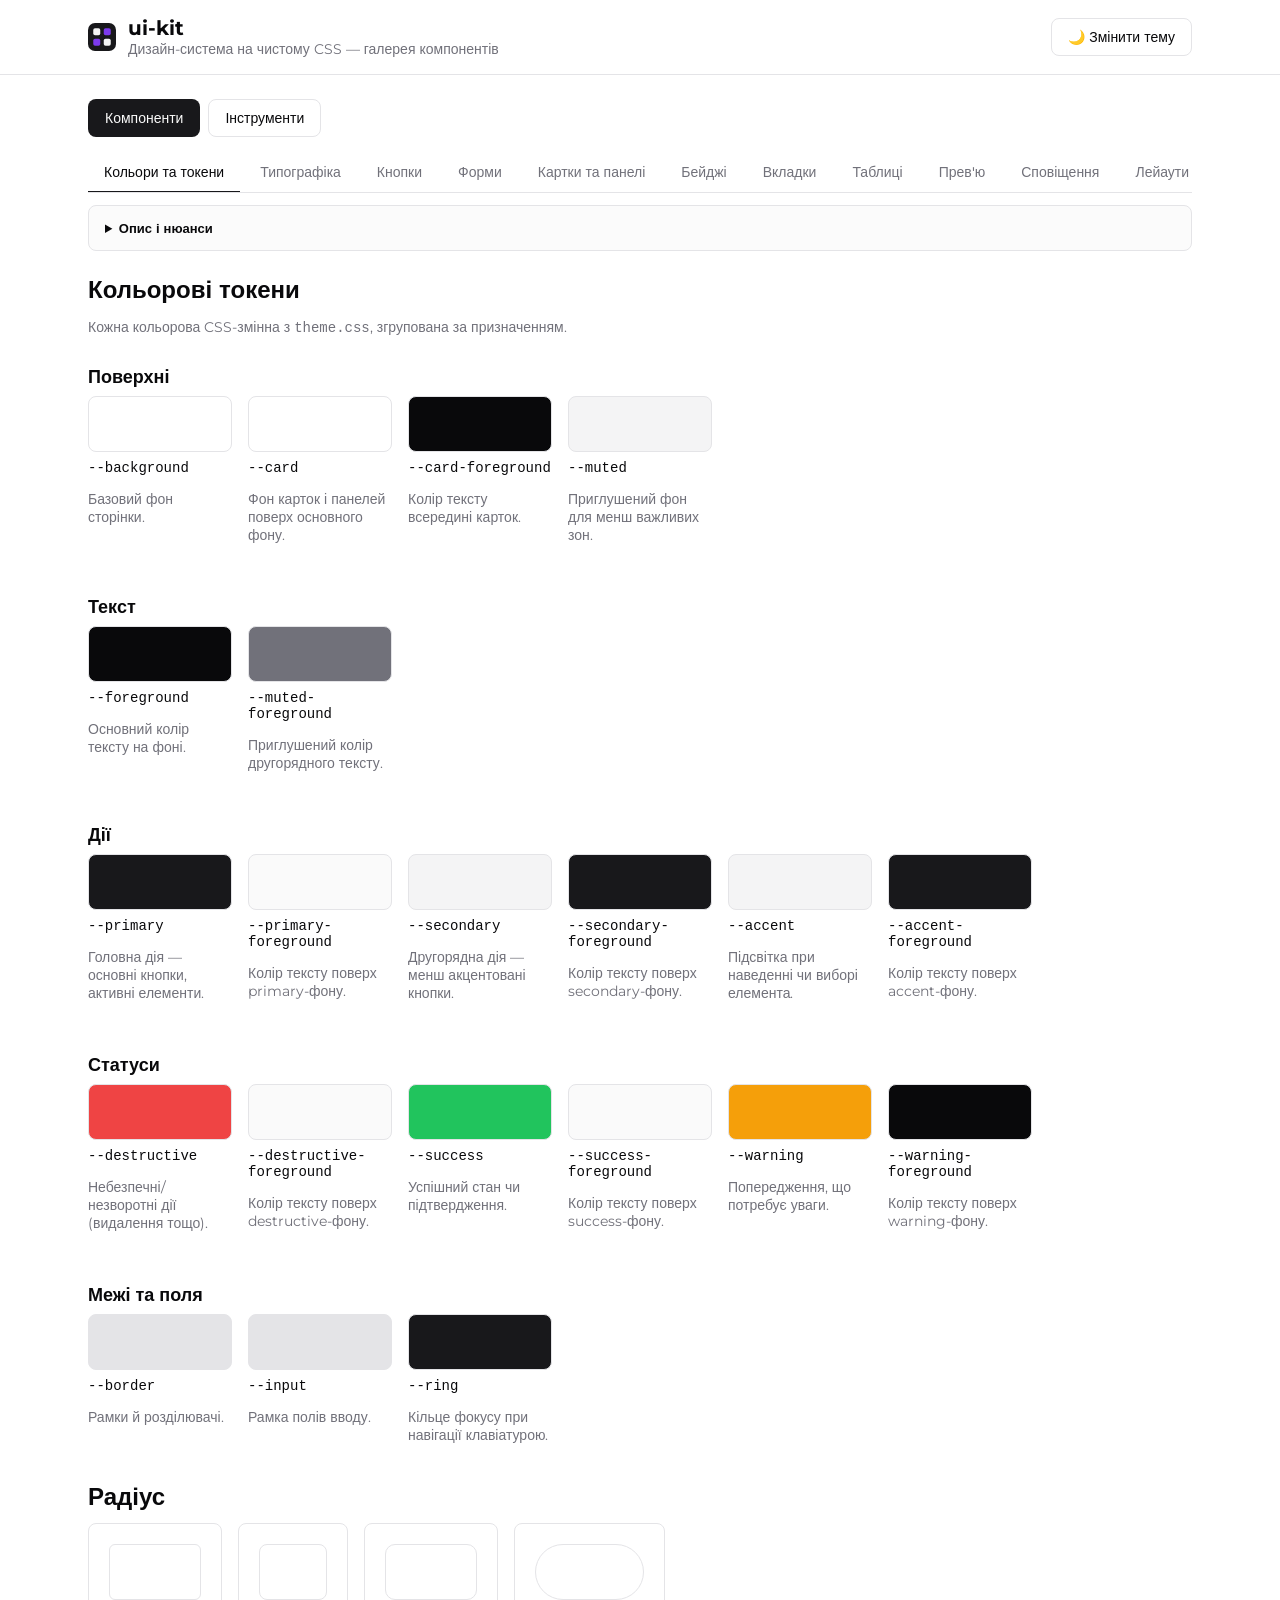
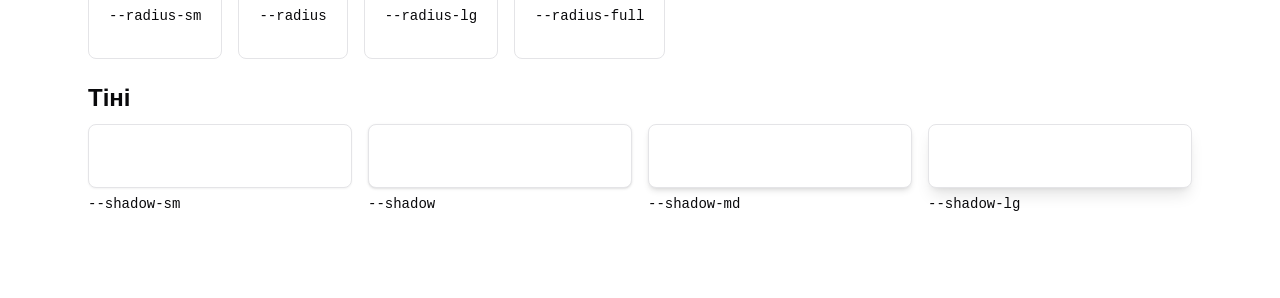
==== commit e7ac8cdb: "fix(builder): separate light/dark token state to fix color leak; add IA split, builder redesign, fon" ====
--- a/index.html
+++ b/index.html
@@ -4,18 +4,23 @@
 <meta charset="UTF-8" />
 <meta name="viewport" content="width=device-width, initial-scale=1.0" />
 <title>ui-kit — Галерея компонентів</title>
+<link rel="icon" type="image/svg+xml" href="favicon.svg" />
 <link rel="stylesheet" href="css/theme.css" />
 <link rel="stylesheet" href="css/components.css" />
 <link rel="stylesheet" href="css/layout.css" />
 <link rel="stylesheet" href="css/gallery.css" />
+<link rel="stylesheet" href="css/builder.css" />
 </head>
 <body>
 
 <header class="gallery-header">
   <div class="container flex items-center justify-between py-4">
-    <div>
-      <p class="gallery-title">ui-kit</p>
-      <p class="gallery-subtitle text-sm text-muted">Дизайн-система на чистому CSS — галерея компонентів</p>
+    <div class="flex items-center gap-3">
+      <img src="assets/logo.svg" alt="" width="28" height="28" />
+      <div>
+        <p class="gallery-title">ui-kit</p>
+        <p class="gallery-subtitle text-sm text-muted">Дизайн-система на чистому CSS — галерея компонентів</p>
+      </div>
     </div>
     <button type="button" class="btn btn-outline" id="theme-toggle">🌙 Змінити тему</button>
   </div>
@@ -23,7 +28,12 @@
 
 <main class="container py-6">
 
-  <div class="tabs" id="main-tabs">
+  <div class="flex gap-2 mb-4" role="tablist" aria-label="Розділ галереї">
+    <button type="button" class="btn btn-primary" id="nav-group-components" aria-pressed="true">Компоненти</button>
+    <button type="button" class="btn btn-outline" id="nav-group-tools" aria-pressed="false">Інструменти</button>
+  </div>
+
+  <div class="tabs" id="components-tabs">
     <div class="tabs-list" role="tablist">
       <button type="button" class="tab-trigger is-active" role="tab">Кольори та токени</button>
       <button type="button" class="tab-trigger" role="tab">Типографіка</button>
@@ -38,7 +48,10 @@
       <button type="button" class="tab-trigger" role="tab">Лейаути</button>
       <button type="button" class="tab-trigger" role="tab">Селекти</button>
       <button type="button" class="tab-trigger" role="tab">Лейбли</button>
-      <button type="button" class="tab-trigger" role="tab">Налаштування</button>
+      <button type="button" class="tab-trigger" role="tab">Файли</button>
+      <button type="button" class="tab-trigger" role="tab">Лоадери</button>
+      <button type="button" class="tab-trigger" role="tab">Інпути</button>
+      <button type="button" class="tab-trigger" role="tab">Акордіон</button>
     </div>
 
     <!-- 1. Colors & Tokens -->
@@ -52,8 +65,8 @@
         </details>
         <div>
           <h2 class="section-title">Кольорові токени</h2>
-          <p class="text-sm text-muted mb-3">Кожна кольорова CSS-змінна з <span class="font-mono">theme.css</span>.</p>
-          <div class="swatch-grid gap-4" id="color-token-grid"></div>
+          <p class="text-sm text-muted mb-3">Кожна кольорова CSS-змінна з <span class="font-mono">theme.css</span>, згрупована за призначенням.</p>
+          <div class="flex flex-col gap-5" id="color-token-groups"></div>
         </div>
         <div>
           <h2 class="section-title">Радіус</h2>
@@ -107,6 +120,44 @@
           <button type="button" class="btn btn-outline btn-sm" data-copy-class="text-sm">Скопіювати клас</button>
         </div>
       </div>
+
+      <div class="demo mt-4">
+        <div class="demo-preview flex flex-col gap-2">
+          <p class="text-left">Текст ліворуч (.text-left) — типове вирівнювання для більшості інтерфейсів.</p>
+          <p class="text-center">Текст по центру (.text-center) — для заголовків секцій чи порожніх станів.</p>
+          <p class="text-right">Текст праворуч (.text-right) — для чисел у таблицях чи RTL-контексту.</p>
+          <p class="text-justify">Текст по ширині (.text-justify) вирівнює обидва краї рядка, розтягуючи пробіли — використовуйте обережно для довгих абзаців, короткі рядки можуть виглядати нерівномірно через розтягнуті пробіли.</p>
+        </div>
+        <template class="demo-source">
+<p class="text-left">Текст ліворуч.</p>
+<p class="text-center">Текст по центру.</p>
+<p class="text-right">Текст праворуч.</p>
+<p class="text-justify">Текст по ширині.</p>
+        </template>
+        <div class="demo-actions flex gap-2">
+          <button type="button" class="btn btn-outline btn-sm" data-copy="html">Скопіювати HTML</button>
+          <button type="button" class="btn btn-outline btn-sm" data-copy-class="text-center">Скопіювати клас</button>
+        </div>
+      </div>
+
+      <div class="demo mt-4">
+        <div class="demo-preview flex flex-col gap-2">
+          <p>Звичайне посилання без класу: <a href="#">перейти за посиланням</a>.</p>
+          <p>Акцентоване: <span class="link">.link — без підкреслення, з'являється при наведенні</span>.</p>
+          <p>Приглушене: <span class="link-muted">.link-muted — для другорядних дій</span>.</p>
+          <p>Підкреслене: <span class="link-underline">.link-underline — завжди з підкресленням</span>.</p>
+        </div>
+        <template class="demo-source">
+<a href="#">Звичайне посилання</a>
+<a href="#" class="link">.link</a>
+<a href="#" class="link-muted">.link-muted</a>
+<a href="#" class="link-underline">.link-underline</a>
+        </template>
+        <div class="demo-actions flex gap-2">
+          <button type="button" class="btn btn-outline btn-sm" data-copy="html">Скопіювати HTML</button>
+          <button type="button" class="btn btn-outline btn-sm" data-copy-class="link">Скопіювати клас</button>
+        </div>
+      </div>
     </div>
 
     <!-- 3. Buttons -->
@@ -300,6 +351,52 @@
           <div class="demo-actions flex gap-2">
             <button type="button" class="btn btn-outline btn-sm" data-copy="html">Скопіювати HTML</button>
             <button type="button" class="btn btn-outline btn-sm" data-copy-class="panel">Скопіювати клас</button>
+          </div>
+        </div>
+
+        <div class="demo">
+          <div class="demo-preview">
+            <div class="card">
+              <div class="card-content">
+                <p class="text-sm">Секція над горизонтальним розділювачем.</p>
+                <div class="card-divider"></div>
+                <p class="text-sm">Секція під розділювачем.</p>
+              </div>
+            </div>
+          </div>
+          <template class="demo-source">
+<div class="card-content">
+  <p>Секція зверху.</p>
+  <div class="card-divider"></div>
+  <p>Секція знизу.</p>
+</div>
+          </template>
+          <div class="demo-actions flex gap-2">
+            <button type="button" class="btn btn-outline btn-sm" data-copy="html">Скопіювати HTML</button>
+            <button type="button" class="btn btn-outline btn-sm" data-copy-class="card-divider">Скопіювати клас</button>
+          </div>
+        </div>
+
+        <div class="demo">
+          <div class="demo-preview">
+            <div class="card">
+              <div class="card-content flex">
+                <p class="text-sm">Ліва секція.</p>
+                <div class="card-divider--vertical"></div>
+                <p class="text-sm">Права секція.</p>
+              </div>
+            </div>
+          </div>
+          <template class="demo-source">
+<div class="card-content flex">
+  <p>Ліва секція.</p>
+  <div class="card-divider--vertical"></div>
+  <p>Права секція.</p>
+</div>
+          </template>
+          <div class="demo-actions flex gap-2">
+            <button type="button" class="btn btn-outline btn-sm" data-copy="html">Скопіювати HTML</button>
+            <button type="button" class="btn btn-outline btn-sm" data-copy-class="card-divider--vertical">Скопіювати клас</button>
           </div>
         </div>
 
@@ -372,6 +469,35 @@
           <button type="button" class="btn btn-outline btn-sm" data-copy-class="tabs">Скопіювати клас</button>
         </div>
       </div>
+
+      <div class="demo mt-4">
+        <div class="demo-preview">
+          <div class="tabs tabs--vertical">
+            <div class="tabs-list" role="tablist">
+              <button type="button" class="tab-trigger is-active" role="tab">Профіль</button>
+              <button type="button" class="tab-trigger" role="tab">Безпека</button>
+              <button type="button" class="tab-trigger" role="tab">Сповіщення</button>
+            </div>
+            <div class="tab-content is-active"><p class="text-sm">Вміст вкладки «Профіль».</p></div>
+            <div class="tab-content"><p class="text-sm">Вміст вкладки «Безпека».</p></div>
+            <div class="tab-content"><p class="text-sm">Вміст вкладки «Сповіщення».</p></div>
+          </div>
+        </div>
+        <template class="demo-source">
+<div class="tabs tabs--vertical">
+  <div class="tabs-list">
+    <button class="tab-trigger is-active">Профіль</button>
+    <button class="tab-trigger">Безпека</button>
+  </div>
+  <div class="tab-content is-active">Вміст вкладки «Профіль».</div>
+  <div class="tab-content">Вміст вкладки «Безпека».</div>
+</div>
+        </template>
+        <div class="demo-actions flex gap-2">
+          <button type="button" class="btn btn-outline btn-sm" data-copy="html">Скопіювати HTML</button>
+          <button type="button" class="btn btn-outline btn-sm" data-copy-class="tabs--vertical">Скопіювати клас</button>
+        </div>
+      </div>
     </div>
 
     <!-- 8. Tables -->
@@ -600,11 +726,34 @@
         </div>
 
         <div class="demo">
-          <div class="demo-preview">
+          <div class="demo-preview flex flex-col gap-3">
+            <div class="grid-2 gap-4">
+              <div class="field">
+                <label class="label" for="toast-demo-variant">Варіант</label>
+                <select class="select" id="toast-demo-variant">
+                  <option value="">Інфо (без варіанту)</option>
+                  <option value="destructive">Помилка</option>
+                  <option value="warning">Попередження</option>
+                  <option value="success">Успіх</option>
+                </select>
+              </div>
+              <div class="field">
+                <label class="label" for="toast-demo-position">Позиція</label>
+                <select class="select" id="toast-demo-position">
+                  <option value="top-left">Верх-ліво</option>
+                  <option value="top-center">Верх-центр</option>
+                  <option value="top-right">Верх-право</option>
+                  <option value="center">Центр</option>
+                  <option value="bottom-left">Низ-ліво</option>
+                  <option value="bottom-center">Низ-центр</option>
+                  <option value="bottom-right" selected>Низ-право</option>
+                </select>
+              </div>
+            </div>
             <button type="button" class="btn btn-primary" id="toast-trigger">Показати сповіщення</button>
           </div>
           <template class="demo-source">
-<div class="toast is-visible">Успішно збережено.</div>
+<div class="toast is-visible toast-container toast-container--bottom-right">Успішно збережено.</div>
           </template>
           <div class="demo-actions flex gap-2">
             <button type="button" class="btn btn-outline btn-sm" data-copy="html">Скопіювати HTML</button>
@@ -846,8 +995,335 @@
       </div>
     </div>
 
-    <!-- 14. Setup -->
+    <!-- 14. Upload -->
     <div class="tab-content">
+      <details class="component-info mb-4">
+        <summary>Опис і нюанси</summary>
+        <p><span class="font-mono">.dropzone</span> — зона для перетягування файлів (drag-and-drop) з альтернативним вибором кліком через приховане <span class="font-mono">input[type=file]</span>. Використовуйте її, коли користувач завантажує один або кілька файлів, а не для звичайного вибору значення зі списку.</p>
+        <p>Компонент керує лише UI-станом (список обраних файлів, видалення рядка) — реальної мережевої логіки завантаження тут немає. Після вибору файлів дропзона генерує подію <span class="font-mono">uikit:files-selected</span> із деталями <span class="font-mono">{ files }</span>, яку застосунок має прослухати самостійно, щоб почати справжнє завантаження на сервер. Клас <span class="font-mono">.dropzone--error</span> виставляється вручну застосунком (наприклад, після невдалої валідації типу файлу) — kit.js його не встановлює автоматично.</p>
+        <p>Типовий кейс: завантаження аватара чи вкладення до форми зворотного зв'язку. Другий кейс: масове завантаження кількох документів з видаленням зайвих перед відправкою.</p>
+      </details>
+      <div class="demo">
+        <div class="demo-preview">
+          <div class="dropzone" data-dropzone tabindex="0">
+            <input type="file" multiple style="display: none;" />
+            <svg class="dropzone-icon" viewBox="0 0 24 24" fill="none" stroke="currentColor" stroke-width="1.5" stroke-linecap="round" stroke-linejoin="round">
+              <path d="M7 18a4.5 4.5 0 0 1-1.44-8.765 4.5 4.5 0 0 1 8.302-3.046 3.5 3.5 0 0 1 4.504 4.272A4 4 0 0 1 17 18H7Z" />
+              <path d="M12 12v6" />
+              <path d="m9 15 3-3 3 3" />
+            </svg>
+            <p class="dropzone-hint">Перетягніть файли сюди або натисніть, щоб обрати</p>
+          </div>
+          <ul class="dropzone-list"></ul>
+        </div>
+        <template class="demo-source">
+<div class="dropzone" data-dropzone tabindex="0">
+  <input type="file" multiple style="display: none;" />
+  <svg class="dropzone-icon" viewBox="0 0 24 24" fill="none" stroke="currentColor" stroke-width="1.5">
+    <path d="M7 18a4.5 4.5 0 0 1-1.44-8.765 4.5 4.5 0 0 1 8.302-3.046 3.5 3.5 0 0 1 4.504 4.272A4 4 0 0 1 17 18H7Z" />
+    <path d="M12 12v6" /><path d="m9 15 3-3 3 3" />
+  </svg>
+  <p class="dropzone-hint">Перетягніть файли сюди або натисніть, щоб обрати</p>
+</div>
+<ul class="dropzone-list"></ul>
+        </template>
+        <div class="demo-actions flex gap-2">
+          <button type="button" class="btn btn-outline btn-sm" data-copy="html">Скопіювати HTML</button>
+          <button type="button" class="btn btn-outline btn-sm" data-copy-class="dropzone">Скопіювати клас</button>
+        </div>
+      </div>
+
+      <div class="demo mt-4">
+        <div class="demo-preview flex flex-col gap-3">
+          <button type="button" class="btn btn-outline" data-file-button data-multiple>Обрати файли</button>
+          <p class="field-hint" id="file-button-result"></p>
+        </div>
+        <template class="demo-source">
+<button type="button" class="btn btn-outline" data-file-button data-multiple>Обрати файли</button>
+        </template>
+        <div class="demo-actions flex gap-2">
+          <button type="button" class="btn btn-outline btn-sm" data-copy="html">Скопіювати HTML</button>
+          <button type="button" class="btn btn-outline btn-sm" data-copy-class="btn">Скопіювати клас</button>
+        </div>
+      </div>
+    </div>
+
+    <!-- 15. Loaders -->
+    <div class="tab-content">
+      <div class="flex flex-col gap-4">
+
+        <details class="component-info">
+          <summary>Опис і нюанси</summary>
+          <p><span class="font-mono">.spinner</span> — індикатор невизначеного очікування (коли неможливо порахувати прогрес у відсотках). <span class="font-mono">.loader-inline</span> — для короткого напису поруч зі спінером в один рядок (наприклад, у кнопці чи біля поля). <span class="font-mono">.loader-progress</span> — для блочного очікування з описом поточного кроку багатоетапної операції.</p>
+          <p>Текст кроку в <span class="font-mono">.loader-progress</span> оновлюється через <span class="font-mono">UIKit.setLoaderStep(el, текст)</span> — сам компонент не має таймера чи автоматичної симуляції кроків, це відповідальність застосунку (у цій галереї симуляція — суто демонстраційний JS у gallery.js). <span class="font-mono">.progress-bar</span> керується CSS-змінною <span class="font-mono">--progress</span> (наприклад, <span class="font-mono">style="--progress: 40%"</span>) — задавайте її з JS у міру реального прогресу, а не хардкодьте.</p>
+          <p>Типовий кейс: <span class="font-mono">.loader-inline</span> у кнопці «Зберегти» на час запиту. Другий кейс: <span class="font-mono">.loader-progress</span> під час багатоетапної обробки завантаженого файлу (перевірка → конвертація → збереження).</p>
+        </details>
+
+        <div class="demo">
+          <div class="demo-preview flex items-center gap-4">
+            <span class="spinner spinner-sm"></span>
+            <span class="spinner"></span>
+            <span class="spinner spinner-lg"></span>
+          </div>
+          <template class="demo-source">
+<span class="spinner spinner-sm"></span>
+<span class="spinner"></span>
+<span class="spinner spinner-lg"></span>
+          </template>
+          <div class="demo-actions flex gap-2">
+            <button type="button" class="btn btn-outline btn-sm" data-copy="html">Скопіювати HTML</button>
+            <button type="button" class="btn btn-outline btn-sm" data-copy-class="spinner">Скопіювати клас</button>
+          </div>
+        </div>
+
+        <div class="demo">
+          <div class="demo-preview">
+            <div class="loader-inline">
+              <span class="spinner spinner-sm"></span>
+              <span>Завантаження даних...</span>
+            </div>
+          </div>
+          <template class="demo-source">
+<div class="loader-inline">
+  <span class="spinner spinner-sm"></span>
+  <span>Завантаження даних...</span>
+</div>
+          </template>
+          <div class="demo-actions flex gap-2">
+            <button type="button" class="btn btn-outline btn-sm" data-copy="html">Скопіювати HTML</button>
+            <button type="button" class="btn btn-outline btn-sm" data-copy-class="loader-inline">Скопіювати клас</button>
+          </div>
+        </div>
+
+        <div class="demo">
+          <div class="demo-preview flex flex-col items-center gap-3">
+            <div class="loader-progress" id="loader-demo">
+              <span class="spinner spinner-lg"></span>
+              <p class="loader-progress-text">Крок 1 з 4: підготовка файлу...</p>
+            </div>
+            <button type="button" class="btn btn-primary btn-sm" id="loader-demo-trigger">Запустити симуляцію</button>
+          </div>
+          <template class="demo-source">
+<div class="loader-progress">
+  <span class="spinner spinner-lg"></span>
+  <p class="loader-progress-text">Крок 1 з 4: підготовка файлу...</p>
+</div>
+          </template>
+          <div class="demo-actions flex gap-2">
+            <button type="button" class="btn btn-outline btn-sm" data-copy="html">Скопіювати HTML</button>
+            <button type="button" class="btn btn-outline btn-sm" data-copy-class="loader-progress">Скопіювати клас</button>
+          </div>
+        </div>
+
+        <div class="demo">
+          <div class="demo-preview flex flex-col gap-2">
+            <div class="progress"><div class="progress-bar" style="--progress: 40%"></div></div>
+            <div class="progress"><div class="progress-bar" style="--progress: 75%"></div></div>
+          </div>
+          <template class="demo-source">
+<div class="progress">
+  <div class="progress-bar" style="--progress: 40%"></div>
+</div>
+          </template>
+          <div class="demo-actions flex gap-2">
+            <button type="button" class="btn btn-outline btn-sm" data-copy="html">Скопіювати HTML</button>
+            <button type="button" class="btn btn-outline btn-sm" data-copy-class="progress">Скопіювати клас</button>
+          </div>
+        </div>
+
+      </div>
+    </div>
+
+    <!-- 16. Extended inputs -->
+    <div class="tab-content">
+      <details class="component-info mb-4">
+        <summary>Опис і нюанси</summary>
+        <p>Розширення базових <span class="font-mono">.input</span>/<span class="font-mono">.select</span> новими патернами: <span class="font-mono">.input-search</span> — поле з іконкою пошуку та кнопкою очищення, <span class="font-mono">.input-number</span> — числове поле з кнопками −/+, <span class="font-mono">.input-color</span> — вибір кольору через нативний color picker із текстовим hex-значенням і швидкими пресетами, <span class="font-mono">.textarea-auto</span> — модифікатор <span class="font-mono">.textarea</span>, що росте разом із вмістом, <span class="font-mono">.input-range</span> — повзунок із видимим числовим значенням поруч.</p>
+        <p>Усі патерни самостійно ініціалізуються через <span class="font-mono">UIKit.autoInit()</span> за класом-маркером (<span class="font-mono">.input-search</span>/<span class="font-mono">.input-number</span>/<span class="font-mono">.input-color</span>/<span class="font-mono">.textarea-auto</span>/<span class="font-mono">.input-range</span>) — жодних ручних викликів не потрібно, достатньо правильної розмітки. <span class="font-mono">.input-number-btn</span> поважає <span class="font-mono">min</span>/<span class="font-mono">max</span>/<span class="font-mono">step</span> нативного input і тепер має ширину «за вмістом», а не на всю ширину контейнера. <span class="font-mono">.color-swatches</span> — це окремий блок кнопок поруч із <span class="font-mono">.input-color</span>, що встановлюють колір через <span class="font-mono">data-color</span>.</p>
+        <p>Типовий кейс: <span class="font-mono">.input-search</span> у шапці таблиці для фільтрації рядків. Другий кейс: <span class="font-mono">.input-color</span> для вибору акцентного кольору теми чи мітки в застосунку налаштувань.</p>
+      </details>
+      <div class="grid-2 gap-6">
+
+        <div class="demo">
+          <div class="demo-preview">
+            <div class="field">
+              <label class="label" for="demo-search">Пошук</label>
+              <div class="input-search">
+                <span class="input-search-icon" aria-hidden="true">⌕</span>
+                <input class="input-search-field" id="demo-search" type="search" placeholder="Пошук компонента..." autocomplete="off" />
+                <button type="button" class="input-search-clear" aria-label="Очистити пошук">×</button>
+              </div>
+            </div>
+          </div>
+          <template class="demo-source">
+<div class="input-search">
+  <span class="input-search-icon" aria-hidden="true">⌕</span>
+  <input class="input-search-field" type="search" placeholder="Пошук..." />
+  <button type="button" class="input-search-clear" aria-label="Очистити">×</button>
+</div>
+          </template>
+          <div class="demo-actions flex gap-2">
+            <button type="button" class="btn btn-outline btn-sm" data-copy="html">Скопіювати HTML</button>
+            <button type="button" class="btn btn-outline btn-sm" data-copy-class="input-search">Скопіювати клас</button>
+          </div>
+        </div>
+
+        <div class="demo">
+          <div class="demo-preview">
+            <div class="field">
+              <label class="label" for="demo-number">Кількість</label>
+              <div class="input-number">
+                <button type="button" class="input-number-btn" data-step="-1" aria-label="Зменшити">−</button>
+                <input class="input-number-field" id="demo-number" type="number" value="1" min="0" max="10" step="1" />
+                <button type="button" class="input-number-btn" data-step="1" aria-label="Збільшити">+</button>
+              </div>
+            </div>
+          </div>
+          <template class="demo-source">
+<div class="input-number">
+  <button type="button" class="input-number-btn" data-step="-1" aria-label="Зменшити">−</button>
+  <input class="input-number-field" type="number" value="1" min="0" max="10" step="1" />
+  <button type="button" class="input-number-btn" data-step="1" aria-label="Збільшити">+</button>
+</div>
+          </template>
+          <div class="demo-actions flex gap-2">
+            <button type="button" class="btn btn-outline btn-sm" data-copy="html">Скопіювати HTML</button>
+            <button type="button" class="btn btn-outline btn-sm" data-copy-class="input-number">Скопіювати клас</button>
+          </div>
+        </div>
+
+        <div class="demo">
+          <div class="demo-preview">
+            <div class="field">
+              <label class="label">Колір акценту</label>
+              <div class="input-color">
+                <label class="input-color-swatch">
+                  <input type="color" value="#7c3aed" />
+                </label>
+                <span class="input-color-value font-mono">#7C3AED</span>
+              </div>
+              <div class="color-swatches">
+                <button type="button" class="color-swatch" style="background-color: #7c3aed;" data-color="#7c3aed" aria-label="Фіолетовий"></button>
+                <button type="button" class="color-swatch" style="background-color: #2563eb;" data-color="#2563eb" aria-label="Синій"></button>
+                <button type="button" class="color-swatch" style="background-color: #16a34a;" data-color="#16a34a" aria-label="Зелений"></button>
+                <button type="button" class="color-swatch" style="background-color: #dc2626;" data-color="#dc2626" aria-label="Червоний"></button>
+                <button type="button" class="color-swatch" style="background-color: #ea580c;" data-color="#ea580c" aria-label="Оранжевий"></button>
+              </div>
+            </div>
+          </div>
+          <template class="demo-source">
+<div class="input-color">
+  <label class="input-color-swatch">
+    <input type="color" value="#7c3aed" />
+  </label>
+  <span class="input-color-value font-mono">#7C3AED</span>
+</div>
+<div class="color-swatches">
+  <button type="button" class="color-swatch" style="background-color: #7c3aed;" data-color="#7c3aed" aria-label="Фіолетовий"></button>
+  <button type="button" class="color-swatch" style="background-color: #16a34a;" data-color="#16a34a" aria-label="Зелений"></button>
+</div>
+          </template>
+          <div class="demo-actions flex gap-2">
+            <button type="button" class="btn btn-outline btn-sm" data-copy="html">Скопіювати HTML</button>
+            <button type="button" class="btn btn-outline btn-sm" data-copy-class="input-color">Скопіювати клас</button>
+          </div>
+        </div>
+
+        <div class="demo">
+          <div class="demo-preview">
+            <div class="field">
+              <label class="label" for="demo-textarea-auto">Нотатка</label>
+              <textarea class="textarea textarea-auto" id="demo-textarea-auto" placeholder="Почніть друкувати — поле саме зростатиме..."></textarea>
+            </div>
+          </div>
+          <template class="demo-source">
+<textarea class="textarea textarea-auto" placeholder="Почніть друкувати..."></textarea>
+          </template>
+          <div class="demo-actions flex gap-2">
+            <button type="button" class="btn btn-outline btn-sm" data-copy="html">Скопіювати HTML</button>
+            <button type="button" class="btn btn-outline btn-sm" data-copy-class="textarea-auto">Скопіювати клас</button>
+          </div>
+        </div>
+
+        <div class="demo">
+          <div class="demo-preview">
+            <div class="field">
+              <label class="label" for="demo-range">Гучність</label>
+              <div class="input-range">
+                <input class="input-range-field" id="demo-range" type="range" min="0" max="100" value="40" />
+                <span class="input-range-value">40</span>
+              </div>
+            </div>
+          </div>
+          <template class="demo-source">
+<div class="input-range">
+  <input class="input-range-field" type="range" min="0" max="100" value="40" />
+  <span class="input-range-value">40</span>
+</div>
+          </template>
+          <div class="demo-actions flex gap-2">
+            <button type="button" class="btn btn-outline btn-sm" data-copy="html">Скопіювати HTML</button>
+            <button type="button" class="btn btn-outline btn-sm" data-copy-class="input-range">Скопіювати клас</button>
+          </div>
+        </div>
+
+      </div>
+    </div>
+
+    <!-- 17. Accordion -->
+    <div class="tab-content">
+      <details class="component-info mb-4">
+        <summary>Опис і нюанси</summary>
+        <p><span class="font-mono">.accordion</span> побудований на нативних <span class="font-mono">&lt;details&gt;</span>/<span class="font-mono">&lt;summary&gt;</span> — розгортання/згортання працює без жодного JS. Використовуйте його для FAQ, довгих налаштувань чи будь-якого контенту, який доцільно ховати за замовчуванням, щоб не перевантажувати екран.</p>
+        <p>За замовчуванням кожен <span class="font-mono">.accordion-item</span> (це <span class="font-mono">&lt;details&gt;</span>) розгортається незалежно — можна тримати відкритими одразу декілька. Щоб дозволити лише один відкритий елемент за раз, додайте <span class="font-mono">data-accordion</span> і <span class="font-mono">data-single-open</span> на <span class="font-mono">.accordion</span>-контейнер — <span class="font-mono">UIKit.initAccordion()</span> підхопить це автоматично через <span class="font-mono">autoInit()</span>.</p>
+        <p>Типовий кейс: розділ «Часті запитання» на сторінці підтримки. Другий кейс: групи розширених налаштувань, згорнуті за замовчуванням, щоб не лякати новачків.</p>
+      </details>
+      <div class="demo">
+        <div class="demo-preview">
+          <div class="accordion" data-accordion data-single-open>
+            <details class="accordion-item" open>
+              <summary class="accordion-trigger">Що таке ui-kit?</summary>
+              <div class="accordion-content">Дизайн-система на чистому CSS без build-кроку та зовнішніх залежностей.</div>
+            </details>
+            <details class="accordion-item">
+              <summary class="accordion-trigger">Чи потрібен build-крок?</summary>
+              <div class="accordion-content">Ні — достатньо підключити CSS/JS файли напряму через &lt;link&gt;/&lt;script&gt;.</div>
+            </details>
+            <details class="accordion-item">
+              <summary class="accordion-trigger">Чи можна тримати кілька пунктів відкритими?</summary>
+              <div class="accordion-content">Так, якщо не додавати data-single-open на контейнер .accordion.</div>
+            </details>
+          </div>
+        </div>
+        <template class="demo-source">
+<div class="accordion" data-accordion data-single-open>
+  <details class="accordion-item" open>
+    <summary class="accordion-trigger">Питання перше</summary>
+    <div class="accordion-content">Відповідь на перше питання.</div>
+  </details>
+  <details class="accordion-item">
+    <summary class="accordion-trigger">Питання друге</summary>
+    <div class="accordion-content">Відповідь на друге питання.</div>
+  </details>
+</div>
+        </template>
+        <div class="demo-actions flex gap-2">
+          <button type="button" class="btn btn-outline btn-sm" data-copy="html">Скопіювати HTML</button>
+          <button type="button" class="btn btn-outline btn-sm" data-copy-class="accordion">Скопіювати клас</button>
+        </div>
+      </div>
+    </div>
+
+  </div>
+
+  <div class="tabs" id="tools-tabs" style="display: none;">
+    <div class="tabs-list" role="tablist">
+      <button type="button" class="tab-trigger is-active" role="tab">Налаштування</button>
+      <button type="button" class="tab-trigger" role="tab">Конструктор</button>
+    </div>
+
+    <!-- Tools 1. Setup -->
+    <div class="tab-content is-active">
       <details class="component-info mb-4">
         <summary>Опис і нюанси</summary>
         <p>Ця вкладка — не компонент, а інструкція: тут зібрано мінімальний набір файлів, які варто скопіювати в інший проєкт, і фрагмент розмітки для підключення. Використовуйте її як чек-лист перед інтеграцією кіту в новий проєкт.</p>
@@ -863,27 +1339,38 @@
 ├── css/
 │   ├── theme.css            (токени — тільки :root / [data-theme] і @font-face)
 │   ├── layout.css           (flex/grid-утиліти)
-│   ├── components.css       (фасад з @import)
+│   ├── components.css       (фасад з @import, включно з links.css і accordion.css)
 │   └── components/          (уся папка — окремі файли по компонентах)
+├── js/
+│   └── kit.js               (UIKit — вкладки, toast, dropzone, лоадери, інпути, акордіон)
 ├── fonts/
 │   └── Montserrat/          (уся папка)
-
-НЕ копіювати (лише для цієї галереї-демо):
+├── favicon.svg              (приклад — замініть на власну іконку)
+└── assets/
+    └── logo.svg              (приклад-заглушка логотипу — замініть на власний)
+
+НЕ копіювати (лише для цієї галереї-демо та інструментів розробки):
 ├── css/gallery.css
+├── css/builder.css
+├── js/gallery.js
+├── js/builder.js
+├── js/google-fonts-list.json
 └── index.html</code></pre>
         </div>
 
         <div class="demo">
-          <p class="text-sm font-semibold mb-2">Фрагмент для &lt;head&gt;</p>
+          <p class="text-sm font-semibold mb-2">Фрагмент для &lt;head&gt;/кінця &lt;body&gt;</p>
           <div class="demo-preview">
             <pre class="setup-tree"><code>&lt;link rel="stylesheet" href="css/theme.css" /&gt;
 &lt;link rel="stylesheet" href="css/components.css" /&gt;
-&lt;link rel="stylesheet" href="css/layout.css" /&gt;</code></pre>
+&lt;link rel="stylesheet" href="css/layout.css" /&gt;
+&lt;script src="js/kit.js"&gt;&lt;/script&gt;</code></pre>
           </div>
           <template class="demo-source">
 <link rel="stylesheet" href="css/theme.css" />
 <link rel="stylesheet" href="css/components.css" />
 <link rel="stylesheet" href="css/layout.css" />
+<script src="js/kit.js"></script>
           </template>
           <div class="demo-actions flex gap-2">
             <button type="button" class="btn btn-outline btn-sm" data-copy="html">Скопіювати HTML</button>
@@ -895,7 +1382,319 @@
           <div class="flex flex-col gap-2 text-sm">
             <p>Перемикання теми відбувається через атрибут <span class="font-mono">data-theme="dark"</span> на елементі <span class="font-mono">&lt;html&gt;</span>. Без атрибута (або з будь-яким іншим значенням) застосовується світла тема за замовчуванням.</p>
             <p>Усі кольорові токени визначені у <span class="font-mono">theme.css</span> — не редагуйте їх без наміру, оскільки від них залежать усі компоненти.</p>
-            <p>Складання не потрібне: немає npm, немає CDN, немає build-кроку. Достатньо підключити три файли CSS та локальні шрифти.</p>
+            <p><span class="font-mono">kit.js</span> самостійно ініціалізується на <span class="font-mono">DOMContentLoaded</span> — жодних ручних викликів налаштування не потрібно, достатньо підключити файл.</p>
+            <p>Складання не потрібне: немає npm, немає CDN, немає build-кроку. Достатньо підключити три файли CSS, один файл JS та локальні шрифти.</p>
+            <p>Вкладка «Конструктор» (dev-інструмент, не входить у список вище) для завантаження шрифтів з Google Fonts і експорту .zip потребує локального HTTP-сервера — відкрийте цю галерею командою <span class="font-mono">python3 -m http.server 8000</span> у корені проєкту, а потім перейдіть на <span class="font-mono">http://localhost:8000</span> у браузері. При відкритті <span class="font-mono">index.html</span> подвійним кліком (протокол <span class="font-mono">file://</span>) браузер блокує такі мережеві запити.</p>
+          </div>
+        </div>
+
+      </div>
+    </div>
+
+    <!-- Tools 2. Builder -->
+    <div class="tab-content">
+      <details class="component-info mb-4">
+        <summary>Опис і нюанси</summary>
+        <p>«Конструктор» — це інструмент розробки (dev-tooling), а не компонент кіту: він дозволяє наживо змінювати кольори (окремо для світлої й темної теми), шрифти, типографічну шкалу, відступи, генерувати таблиці й лейаут-співвідношення, а потім експортувати готову кастомізовану копію кіту. Панель угорі (Зберегти/Завантажити/Скинути/Експорт + дві прев'ю-картки) залишається на екрані незалежно від того, яку внутрішню вкладку конструктора ви переглядаєте.</p>
+        <p>Кольори світлої й темної теми зберігаються як два повністю незалежні набори значень — редагування одного ніколи не змінює інший (раніше була помилка, через яку зміна кольору в одній темі непомітно «протікала» в іншу; тепер обидва прев'ю миттєво показують справжній, ізольований стан кожної теми). Завантаження шрифтів з Google Fonts і експорт .zip виконують реальні мережеві запити (<span class="font-mono">fetch</span>) — це працює лише при відкритті галереї через локальний HTTP-сервер, а не подвійним кліком по <span class="font-mono">index.html</span>. Запустіть <span class="font-mono">python3 -m http.server 8000</span> у корені проєкту та відкрийте <span class="font-mono">http://localhost:8000</span>.</p>
+        <p>Типовий кейс: підібрати бренд-кольори окремо для світлої й темної теми та шрифт для нового проєкту, згенерувати стартову таблицю й лейаут, натиснути «Експортувати збірку» — і отримати готову папку <span class="font-mono">ui-kit/</span> із уже «запеченими» значеннями в <span class="font-mono">theme.css</span>, без жодного ручного редагування CSS.</p>
+      </details>
+
+      <div class="builder-toolbar mb-4">
+        <div class="builder-toolbar-actions">
+          <button type="button" class="btn btn-outline btn-sm" id="builder-save">Зберегти налаштування</button>
+          <button type="button" class="btn btn-outline btn-sm" id="builder-load-btn">Завантажити налаштування</button>
+          <input type="file" id="builder-load-input" accept="application/json" style="display: none;" />
+          <button type="button" class="btn btn-ghost btn-sm" id="builder-reset">Скинути</button>
+          <button type="button" class="btn btn-primary btn-sm" id="builder-export">Експортувати збірку (.zip)</button>
+        </div>
+        <div class="builder-toolbar-previews">
+          <div class="builder-preview-card" id="builder-preview-light">
+            <p class="builder-preview-card-label">Світла</p>
+            <p class="font-semibold" style="margin: 0 0 0.25rem;">Заголовок</p>
+            <p style="margin: 0 0 0.5rem;">Приклад тексту.</p>
+            <button type="button" class="btn btn-primary btn-sm" style="pointer-events: none;" tabindex="-1">Кнопка</button>
+          </div>
+          <div class="builder-preview-card" id="builder-preview-dark">
+            <p class="builder-preview-card-label">Темна</p>
+            <p class="font-semibold" style="margin: 0 0 0.25rem;">Заголовок</p>
+            <p style="margin: 0 0 0.5rem;">Приклад тексту.</p>
+            <button type="button" class="btn btn-primary btn-sm" style="pointer-events: none;" tabindex="-1">Кнопка</button>
+          </div>
+        </div>
+      </div>
+      <p class="field-hint mb-4" id="builder-export-status"></p>
+
+      <div class="tabs">
+        <div class="tabs-list" role="tablist">
+          <button type="button" class="tab-trigger is-active" role="tab">Кольори</button>
+          <button type="button" class="tab-trigger" role="tab">Типографіка</button>
+          <button type="button" class="tab-trigger" role="tab">Таблиці</button>
+          <button type="button" class="tab-trigger" role="tab">Лейаути</button>
+          <button type="button" class="tab-trigger" role="tab">Простір/форма</button>
+        </div>
+
+        <!-- Builder sub-tab: Colors -->
+        <div class="tab-content is-active">
+          <div class="builder-edit-switch" role="tablist" aria-label="Редагувати тему">
+            <button type="button" class="btn btn-primary btn-sm" id="builder-edit-light" aria-pressed="true">Редагувати: Світла тема</button>
+            <button type="button" class="btn btn-outline btn-sm" id="builder-edit-dark" aria-pressed="false">Редагувати: Темна тема</button>
+          </div>
+          <div class="grid-3 gap-4">
+            <div class="field">
+              <label class="label">Первинний</label>
+              <div class="input-color">
+                <label class="input-color-swatch"><input type="color" id="cfg-color-primary" /></label>
+                <span class="input-color-value font-mono" id="cfg-color-primary-hex"></span>
+              </div>
+            </div>
+            <div class="field">
+              <label class="label">Вторинний</label>
+              <div class="input-color">
+                <label class="input-color-swatch"><input type="color" id="cfg-color-secondary" /></label>
+                <span class="input-color-value font-mono" id="cfg-color-secondary-hex"></span>
+              </div>
+            </div>
+            <div class="field">
+              <label class="label">Акцент</label>
+              <div class="input-color">
+                <label class="input-color-swatch"><input type="color" id="cfg-color-accent" /></label>
+                <span class="input-color-value font-mono" id="cfg-color-accent-hex"></span>
+              </div>
+            </div>
+            <div class="field">
+              <label class="label">Небезпечний</label>
+              <div class="input-color">
+                <label class="input-color-swatch"><input type="color" id="cfg-color-destructive" /></label>
+                <span class="input-color-value font-mono" id="cfg-color-destructive-hex"></span>
+              </div>
+            </div>
+            <div class="field">
+              <label class="label">Фон</label>
+              <div class="input-color">
+                <label class="input-color-swatch"><input type="color" id="cfg-color-background" /></label>
+                <span class="input-color-value font-mono" id="cfg-color-background-hex"></span>
+              </div>
+            </div>
+            <div class="field">
+              <label class="label">Текст</label>
+              <div class="input-color">
+                <label class="input-color-swatch"><input type="color" id="cfg-color-foreground" /></label>
+                <span class="input-color-value font-mono" id="cfg-color-foreground-hex"></span>
+              </div>
+            </div>
+            <div class="field">
+              <label class="label">Приглушений</label>
+              <div class="input-color">
+                <label class="input-color-swatch"><input type="color" id="cfg-color-muted" /></label>
+                <span class="input-color-value font-mono" id="cfg-color-muted-hex"></span>
+              </div>
+            </div>
+            <div class="field">
+              <label class="label">Рамка</label>
+              <div class="input-color">
+                <label class="input-color-swatch"><input type="color" id="cfg-color-border" /></label>
+                <span class="input-color-value font-mono" id="cfg-color-border-hex"></span>
+              </div>
+            </div>
+            <div class="field">
+              <label class="label">Фокус (ring)</label>
+              <div class="input-color">
+                <label class="input-color-swatch"><input type="color" id="cfg-color-ring" /></label>
+                <span class="input-color-value font-mono" id="cfg-color-ring-hex"></span>
+              </div>
+            </div>
+          </div>
+        </div>
+
+        <!-- Builder sub-tab: Typography -->
+        <div class="tab-content">
+          <div class="grid-2 gap-4">
+            <div class="field">
+              <label class="label" for="font-sans-input">Шрифт тіла тексту (Google Fonts)</label>
+              <div class="select-search" id="font-sans-search">
+                <input class="select-search-input" type="text" id="font-sans-input" placeholder="Почніть вводити, напр. mont" autocomplete="off" />
+                <div class="select-search-list" id="font-sans-list"></div>
+              </div>
+              <div class="flex gap-2 mt-2">
+                <button type="button" class="btn btn-outline btn-sm" id="font-sans-apply">Застосувати</button>
+              </div>
+              <span class="field-hint" id="font-sans-error"></span>
+            </div>
+            <div class="field">
+              <label class="label" for="font-heading-input">Шрифт заголовків (Google Fonts)</label>
+              <div class="select-search" id="font-heading-search">
+                <input class="select-search-input" type="text" id="font-heading-input" placeholder="Почніть вводити, напр. play" autocomplete="off" />
+                <div class="select-search-list" id="font-heading-list"></div>
+              </div>
+              <div class="flex gap-2 mt-2">
+                <button type="button" class="btn btn-outline btn-sm" id="font-heading-apply">Застосувати</button>
+              </div>
+              <span class="field-hint" id="font-heading-error"></span>
+            </div>
+          </div>
+          <div class="grid-4 gap-4 mt-4">
+            <div class="field">
+              <label class="label" for="cfg-font-size-base">Базовий розмір (px)</label>
+              <div class="input-number">
+                <button type="button" class="input-number-btn" data-step="-1" aria-label="Зменшити">−</button>
+                <input class="input-number-field" id="cfg-font-size-base" type="number" min="10" max="24" step="1" />
+                <button type="button" class="input-number-btn" data-step="1" aria-label="Збільшити">+</button>
+              </div>
+            </div>
+            <div class="field">
+              <label class="label" for="cfg-h1-min">H1 min (rem)</label>
+              <div class="input-number">
+                <button type="button" class="input-number-btn" data-step="-1" aria-label="Зменшити">−</button>
+                <input class="input-number-field" id="cfg-h1-min" type="number" min="1" max="4" step="0.05" />
+                <button type="button" class="input-number-btn" data-step="1" aria-label="Збільшити">+</button>
+              </div>
+            </div>
+            <div class="field">
+              <label class="label" for="cfg-h1-max">H1 max (rem)</label>
+              <div class="input-number">
+                <button type="button" class="input-number-btn" data-step="-1" aria-label="Зменшити">−</button>
+                <input class="input-number-field" id="cfg-h1-max" type="number" min="1" max="5" step="0.05" />
+                <button type="button" class="input-number-btn" data-step="1" aria-label="Збільшити">+</button>
+              </div>
+            </div>
+            <div class="field">
+              <label class="label" for="cfg-h2-min">H2 min (rem)</label>
+              <div class="input-number">
+                <button type="button" class="input-number-btn" data-step="-1" aria-label="Зменшити">−</button>
+                <input class="input-number-field" id="cfg-h2-min" type="number" min="1" max="4" step="0.05" />
+                <button type="button" class="input-number-btn" data-step="1" aria-label="Збільшити">+</button>
+              </div>
+            </div>
+            <div class="field">
+              <label class="label" for="cfg-h2-max">H2 max (rem)</label>
+              <div class="input-number">
+                <button type="button" class="input-number-btn" data-step="-1" aria-label="Зменшити">−</button>
+                <input class="input-number-field" id="cfg-h2-max" type="number" min="1" max="4" step="0.05" />
+                <button type="button" class="input-number-btn" data-step="1" aria-label="Збільшити">+</button>
+              </div>
+            </div>
+            <div class="field">
+              <label class="label" for="cfg-h3-min">H3 min (rem)</label>
+              <div class="input-number">
+                <button type="button" class="input-number-btn" data-step="-1" aria-label="Зменшити">−</button>
+                <input class="input-number-field" id="cfg-h3-min" type="number" min="1" max="3" step="0.05" />
+                <button type="button" class="input-number-btn" data-step="1" aria-label="Збільшити">+</button>
+              </div>
+            </div>
+            <div class="field">
+              <label class="label" for="cfg-h3-max">H3 max (rem)</label>
+              <div class="input-number">
+                <button type="button" class="input-number-btn" data-step="-1" aria-label="Зменшити">−</button>
+                <input class="input-number-field" id="cfg-h3-max" type="number" min="1" max="3" step="0.05" />
+                <button type="button" class="input-number-btn" data-step="1" aria-label="Збільшити">+</button>
+              </div>
+            </div>
+          </div>
+        </div>
+
+        <!-- Builder sub-tab: Tables -->
+        <div class="tab-content">
+          <div class="demo">
+            <div class="demo-preview">
+              <div class="grid-3 gap-4 mb-4">
+                <div class="field">
+                  <label class="label" for="table-gen-variant">Варіант</label>
+                  <select class="select" id="table-gen-variant">
+                    <option value="default">Звичайна</option>
+                    <option value="striped">Смугаста (striped)</option>
+                    <option value="bordered">З рамками (bordered)</option>
+                    <option value="compact">Компактна (compact)</option>
+                  </select>
+                </div>
+                <div class="field">
+                  <label class="label" for="table-gen-cols">Колонки</label>
+                  <div class="input-number">
+                    <button type="button" class="input-number-btn" data-step="-1" aria-label="Зменшити">−</button>
+                    <input class="input-number-field" id="table-gen-cols" type="number" value="3" min="1" max="8" step="1" />
+                    <button type="button" class="input-number-btn" data-step="1" aria-label="Збільшити">+</button>
+                  </div>
+                </div>
+                <div class="field">
+                  <label class="label" for="table-gen-rows">Рядки</label>
+                  <div class="input-number">
+                    <button type="button" class="input-number-btn" data-step="-1" aria-label="Зменшити">−</button>
+                    <input class="input-number-field" id="table-gen-rows" type="number" value="3" min="1" max="10" step="1" />
+                    <button type="button" class="input-number-btn" data-step="1" aria-label="Збільшити">+</button>
+                  </div>
+                </div>
+              </div>
+              <div id="table-gen-preview"></div>
+            </div>
+            <template class="demo-source" id="table-gen-source"></template>
+            <div class="demo-actions flex gap-2">
+              <button type="button" class="btn btn-outline btn-sm" data-copy="html">Скопіювати HTML</button>
+            </div>
+          </div>
+        </div>
+
+        <!-- Builder sub-tab: Layouts -->
+        <div class="tab-content">
+          <div class="demo">
+            <div class="demo-preview flex flex-col gap-3">
+              <div class="field">
+                <label class="label" for="layout-gen-ratio">Співвідношення колонок (наприклад, 30/70 або 25/25/50)</label>
+                <input class="input" type="text" id="layout-gen-ratio" value="30/70" />
+                <span class="field-hint" id="layout-gen-error"></span>
+              </div>
+              <div id="layout-gen-preview"></div>
+            </div>
+            <template class="demo-source" id="layout-gen-source"></template>
+            <div class="demo-actions flex gap-2">
+              <button type="button" class="btn btn-outline btn-sm" data-copy="html">Скопіювати HTML</button>
+              <button type="button" class="btn btn-outline btn-sm" id="layout-gen-copy-css">Скопіювати CSS</button>
+            </div>
+          </div>
+        </div>
+
+        <!-- Builder sub-tab: Spacing/shape -->
+        <div class="tab-content">
+          <div class="grid-4 gap-4">
+            <div class="field">
+              <label class="label" for="cfg-spacing-unit">Крок відступу (rem)</label>
+              <div class="input-number">
+                <button type="button" class="input-number-btn" data-step="-1" aria-label="Зменшити">−</button>
+                <input class="input-number-field" id="cfg-spacing-unit" type="number" min="0.1" max="1" step="0.05" />
+                <button type="button" class="input-number-btn" data-step="1" aria-label="Збільшити">+</button>
+              </div>
+            </div>
+            <div class="field">
+              <label class="label" for="cfg-radius">Радіус (rem)</label>
+              <div class="input-number">
+                <button type="button" class="input-number-btn" data-step="-1" aria-label="Зменшити">−</button>
+                <input class="input-number-field" id="cfg-radius" type="number" min="0" max="2" step="0.05" />
+                <button type="button" class="input-number-btn" data-step="1" aria-label="Збільшити">+</button>
+              </div>
+            </div>
+            <div class="field">
+              <label class="label" for="cfg-border-width">Товщина рамки (px)</label>
+              <div class="input-number">
+                <button type="button" class="input-number-btn" data-step="-1" aria-label="Зменшити">−</button>
+                <input class="input-number-field" id="cfg-border-width" type="number" min="0" max="4" step="1" />
+                <button type="button" class="input-number-btn" data-step="1" aria-label="Збільшити">+</button>
+              </div>
+            </div>
+            <div class="field">
+              <label class="label" for="cfg-container-max-width">Макс. ширина контейнера (rem)</label>
+              <div class="input-number">
+                <button type="button" class="input-number-btn" data-step="-1" aria-label="Зменшити">−</button>
+                <input class="input-number-field" id="cfg-container-max-width" type="number" min="40" max="120" step="1" />
+                <button type="button" class="input-number-btn" data-step="1" aria-label="Збільшити">+</button>
+              </div>
+            </div>
+            <div class="field">
+              <label class="label" for="cfg-transition-duration">Тривалість переходів (ms)</label>
+              <div class="input-number">
+                <button type="button" class="input-number-btn" data-step="-1" aria-label="Зменшити">−</button>
+                <input class="input-number-field" id="cfg-transition-duration" type="number" min="0" max="500" step="10" />
+                <button type="button" class="input-number-btn" data-step="1" aria-label="Збільшити">+</button>
+              </div>
+            </div>
           </div>
         </div>
 
@@ -907,143 +1706,9 @@
 
 <div class="toast" id="toast" role="status" aria-live="polite">Успішно збережено.</div>
 
-<script>
-(function () {
-  "use strict";
-
-  /* ---------- Theme toggle ---------- */
-  var root = document.documentElement;
-  var themeToggle = document.getElementById("theme-toggle");
-  var storedTheme = localStorage.getItem("ui-kit-theme");
-  if (storedTheme === "dark") {
-    root.setAttribute("data-theme", "dark");
-  }
-  themeToggle.addEventListener("click", function () {
-    var isDark = root.getAttribute("data-theme") === "dark";
-    if (isDark) {
-      root.removeAttribute("data-theme");
-      localStorage.setItem("ui-kit-theme", "light");
-    } else {
-      root.setAttribute("data-theme", "dark");
-      localStorage.setItem("ui-kit-theme", "dark");
-    }
-  });
-
-  /* ---------- Tabs ---------- */
-  function initTabs() {
-    document.querySelectorAll(".tabs").forEach(function (tabsEl) {
-      var triggers = Array.prototype.slice.call(tabsEl.querySelectorAll(":scope > .tabs-list > .tab-trigger"));
-      var contents = Array.prototype.slice.call(tabsEl.querySelectorAll(":scope > .tab-content"));
-
-      triggers.forEach(function (trigger, index) {
-        trigger.addEventListener("click", function () {
-          triggers.forEach(function (t) { t.classList.remove("is-active"); t.setAttribute("aria-selected", "false"); });
-          contents.forEach(function (c) { c.classList.remove("is-active"); });
-          trigger.classList.add("is-active");
-          trigger.setAttribute("aria-selected", "true");
-          if (contents[index]) contents[index].classList.add("is-active");
-        });
-      });
-    });
-  }
-  initTabs();
-
-  /* ---------- Copy buttons ---------- */
-  function flashCopied(btn, label) {
-    var original = btn.textContent;
-    btn.textContent = "Скопійовано!";
-    showToast(label + " скопійовано в буфер обміну.");
-    setTimeout(function () { btn.textContent = original; }, 1500);
-  }
-
-  function copyText(text, btn, label) {
-    if (navigator.clipboard && navigator.clipboard.writeText) {
-      navigator.clipboard.writeText(text).then(function () {
-        flashCopied(btn, label);
-      });
-    } else {
-      var textarea = document.createElement("textarea");
-      textarea.value = text;
-      textarea.style.position = "fixed";
-      textarea.style.opacity = "0";
-      document.body.appendChild(textarea);
-      textarea.select();
-      document.execCommand("copy");
-      document.body.removeChild(textarea);
-      flashCopied(btn, label);
-    }
-  }
-
-  document.querySelectorAll('[data-copy="html"]').forEach(function (btn) {
-    btn.addEventListener("click", function () {
-      var demo = btn.closest(".demo");
-      var source = demo.querySelector(".demo-source");
-      copyText(source.innerHTML.trim(), btn, "HTML");
-    });
-  });
-
-  document.querySelectorAll("[data-copy-class]").forEach(function (btn) {
-    btn.addEventListener("click", function () {
-      copyText(btn.getAttribute("data-copy-class"), btn, "Клас");
-    });
-  });
-
-  /* ---------- Color token chips ---------- */
-  var colorTokens = [
-    "background", "foreground", "card", "card-foreground", "primary", "primary-foreground",
-    "secondary", "secondary-foreground", "muted", "muted-foreground", "accent", "accent-foreground",
-    "destructive", "destructive-foreground", "success", "success-foreground", "warning", "warning-foreground",
-    "border", "input", "ring"
-  ];
-  var grid = document.getElementById("color-token-grid");
-  colorTokens.forEach(function (name) {
-    var wrap = document.createElement("div");
-    var swatch = document.createElement("div");
-    swatch.className = "swatch";
-    swatch.style.backgroundColor = "hsl(var(--" + name + "))";
-    var label = document.createElement("p");
-    label.className = "swatch-label text-sm mt-2";
-    label.textContent = "--" + name;
-    wrap.appendChild(swatch);
-    wrap.appendChild(label);
-    grid.appendChild(wrap);
-  });
-
-  /* ---------- Toast demo ---------- */
-  var toastEl = document.getElementById("toast");
-  var toastTimer = null;
-  function showToast(message) {
-    toastEl.textContent = message;
-    toastEl.classList.add("is-visible");
-    clearTimeout(toastTimer);
-    toastTimer = setTimeout(function () {
-      toastEl.classList.remove("is-visible");
-    }, 2500);
-  }
-  document.getElementById("toast-trigger").addEventListener("click", function () {
-    showToast("Успішно збережено.");
-  });
-
-  /* ---------- Searchable select ---------- */
-  document.querySelectorAll(".select-search").forEach(function (wrap) {
-    var input = wrap.querySelector(".select-search-input");
-    var options = Array.prototype.slice.call(wrap.querySelectorAll(".select-search-option"));
-    input.addEventListener("input", function () {
-      var query = input.value.trim().toLowerCase();
-      options.forEach(function (opt) {
-        var match = opt.textContent.toLowerCase().indexOf(query) !== -1;
-        opt.classList.toggle("is-hidden", !match);
-      });
-    });
-    options.forEach(function (opt) {
-      opt.addEventListener("click", function () {
-        input.value = opt.textContent.trim();
-      });
-    });
-  });
-
-})();
-</script>
+<script src="js/kit.js"></script>
+<script src="js/gallery.js"></script>
+<script src="js/builder.js"></script>
 
 </body>
 </html>
--- a/css/theme.css
+++ b/css/theme.css
@@ -86,12 +86,32 @@
   /* Typography */
   --font-sans: "Montserrat", "Segoe UI", sans-serif;
   --font-mono: "JetBrains Mono", Consolas, monospace;
+  /* Defaults to --font-sans so headings render identically to body text
+     until the Конструктор tab's heading font picker is used. */
+  --font-heading: var(--font-sans);
+  --font-size-base: 16px;
+
+  /* Fluid heading clamp() bounds — see the "Fluid heading sizes" rules below.
+     The vw scaling factor between these bounds stays a hardcoded literal;
+     only the min/max endpoints are configurable. */
+  --h1-min: 1.75rem;
+  --h1-max: 2.5rem;
+  --h2-min: 1.5rem;
+  --h2-max: 2rem;
+  --h3-min: 1.25rem;
+  --h3-max: 1.5rem;
 
   /* Shadows */
   --shadow-sm: 0 1px 2px 0 rgb(0 0 0 / 0.05);
   --shadow: 0 1px 3px 0 rgb(0 0 0 / 0.1), 0 1px 2px -1px rgb(0 0 0 / 0.1);
   --shadow-md: 0 4px 6px -1px rgb(0 0 0 / 0.1), 0 2px 4px -2px rgb(0 0 0 / 0.1);
   --shadow-lg: 0 10px 15px -3px rgb(0 0 0 / 0.1), 0 4px 6px -4px rgb(0 0 0 / 0.1);
+
+  /* Layout / spacing */
+  --spacing-unit: 0.25rem;
+  --border-width: 1px;
+  --transition-duration: 150ms;
+  --container-max-width: 72rem;
 }
 
 /* ==========================================================================
@@ -103,16 +123,20 @@
    components.css since they are base type sizing, not a component class.
    ========================================================================== */
 
+h1, h2, h3, h4, h5, h6 {
+  font-family: var(--font-heading);
+}
+
 h1 {
-  font-size: clamp(1.75rem, 1.2rem + 2.5vw, 2.5rem);
+  font-size: clamp(var(--h1-min), 1.2rem + 2.5vw, var(--h1-max));
 }
 
 h2 {
-  font-size: clamp(1.5rem, 1.1rem + 1.8vw, 2rem);
+  font-size: clamp(var(--h2-min), 1.1rem + 1.8vw, var(--h2-max));
 }
 
 h3 {
-  font-size: clamp(1.25rem, 1rem + 1.1vw, 1.5rem);
+  font-size: clamp(var(--h3-min), 1rem + 1.1vw, var(--h3-max));
 }
 
 /* ==========================================================================
--- a/css/components.css
+++ b/css/components.css
@@ -16,3 +16,7 @@
 @import url('components/selects.css');
 @import url('components/labels.css');
 @import url('components/layouts.css');
+@import url('components/upload.css');
+@import url('components/loaders.css');
+@import url('components/links.css');
+@import url('components/accordion.css');
--- a/css/layout.css
+++ b/css/layout.css
@@ -104,68 +104,68 @@
    Gap (shared by flex + grid)
    ========================================================================== */
 
-.gap-1 { gap: 0.25rem; }
-.gap-2 { gap: 0.5rem; }
-.gap-3 { gap: 0.75rem; }
-.gap-4 { gap: 1rem; }
-.gap-5 { gap: 1.25rem; }
-.gap-6 { gap: 1.5rem; }
+.gap-1 { gap: calc(var(--spacing-unit) * 1); }
+.gap-2 { gap: calc(var(--spacing-unit) * 2); }
+.gap-3 { gap: calc(var(--spacing-unit) * 3); }
+.gap-4 { gap: calc(var(--spacing-unit) * 4); }
+.gap-5 { gap: calc(var(--spacing-unit) * 5); }
+.gap-6 { gap: calc(var(--spacing-unit) * 6); }
 
 /* ==========================================================================
    Spacing — padding
    ========================================================================== */
 
 .p-0 { padding: 0; }
-.p-1 { padding: 0.25rem; }
-.p-2 { padding: 0.5rem; }
-.p-3 { padding: 0.75rem; }
-.p-4 { padding: 1rem; }
-.p-5 { padding: 1.25rem; }
-.p-6 { padding: 1.5rem; }
+.p-1 { padding: calc(var(--spacing-unit) * 1); }
+.p-2 { padding: calc(var(--spacing-unit) * 2); }
+.p-3 { padding: calc(var(--spacing-unit) * 3); }
+.p-4 { padding: calc(var(--spacing-unit) * 4); }
+.p-5 { padding: calc(var(--spacing-unit) * 5); }
+.p-6 { padding: calc(var(--spacing-unit) * 6); }
 
 .px-0 { padding-left: 0; padding-right: 0; }
-.px-1 { padding-left: 0.25rem; padding-right: 0.25rem; }
-.px-2 { padding-left: 0.5rem; padding-right: 0.5rem; }
-.px-3 { padding-left: 0.75rem; padding-right: 0.75rem; }
-.px-4 { padding-left: 1rem; padding-right: 1rem; }
-.px-5 { padding-left: 1.25rem; padding-right: 1.25rem; }
-.px-6 { padding-left: 1.5rem; padding-right: 1.5rem; }
+.px-1 { padding-left: calc(var(--spacing-unit) * 1); padding-right: calc(var(--spacing-unit) * 1); }
+.px-2 { padding-left: calc(var(--spacing-unit) * 2); padding-right: calc(var(--spacing-unit) * 2); }
+.px-3 { padding-left: calc(var(--spacing-unit) * 3); padding-right: calc(var(--spacing-unit) * 3); }
+.px-4 { padding-left: calc(var(--spacing-unit) * 4); padding-right: calc(var(--spacing-unit) * 4); }
+.px-5 { padding-left: calc(var(--spacing-unit) * 5); padding-right: calc(var(--spacing-unit) * 5); }
+.px-6 { padding-left: calc(var(--spacing-unit) * 6); padding-right: calc(var(--spacing-unit) * 6); }
 
 .py-0 { padding-top: 0; padding-bottom: 0; }
-.py-1 { padding-top: 0.25rem; padding-bottom: 0.25rem; }
-.py-2 { padding-top: 0.5rem; padding-bottom: 0.5rem; }
-.py-3 { padding-top: 0.75rem; padding-bottom: 0.75rem; }
-.py-4 { padding-top: 1rem; padding-bottom: 1rem; }
-.py-5 { padding-top: 1.25rem; padding-bottom: 1.25rem; }
-.py-6 { padding-top: 1.5rem; padding-bottom: 1.5rem; }
+.py-1 { padding-top: calc(var(--spacing-unit) * 1); padding-bottom: calc(var(--spacing-unit) * 1); }
+.py-2 { padding-top: calc(var(--spacing-unit) * 2); padding-bottom: calc(var(--spacing-unit) * 2); }
+.py-3 { padding-top: calc(var(--spacing-unit) * 3); padding-bottom: calc(var(--spacing-unit) * 3); }
+.py-4 { padding-top: calc(var(--spacing-unit) * 4); padding-bottom: calc(var(--spacing-unit) * 4); }
+.py-5 { padding-top: calc(var(--spacing-unit) * 5); padding-bottom: calc(var(--spacing-unit) * 5); }
+.py-6 { padding-top: calc(var(--spacing-unit) * 6); padding-bottom: calc(var(--spacing-unit) * 6); }
 
 /* ==========================================================================
    Spacing — margin
    ========================================================================== */
 
 .m-0 { margin: 0; }
-.m-1 { margin: 0.25rem; }
-.m-2 { margin: 0.5rem; }
-.m-3 { margin: 0.75rem; }
-.m-4 { margin: 1rem; }
-.m-5 { margin: 1.25rem; }
-.m-6 { margin: 1.5rem; }
+.m-1 { margin: calc(var(--spacing-unit) * 1); }
+.m-2 { margin: calc(var(--spacing-unit) * 2); }
+.m-3 { margin: calc(var(--spacing-unit) * 3); }
+.m-4 { margin: calc(var(--spacing-unit) * 4); }
+.m-5 { margin: calc(var(--spacing-unit) * 5); }
+.m-6 { margin: calc(var(--spacing-unit) * 6); }
 
 .mt-0 { margin-top: 0; }
-.mt-1 { margin-top: 0.25rem; }
-.mt-2 { margin-top: 0.5rem; }
-.mt-3 { margin-top: 0.75rem; }
-.mt-4 { margin-top: 1rem; }
-.mt-5 { margin-top: 1.25rem; }
-.mt-6 { margin-top: 1.5rem; }
+.mt-1 { margin-top: calc(var(--spacing-unit) * 1); }
+.mt-2 { margin-top: calc(var(--spacing-unit) * 2); }
+.mt-3 { margin-top: calc(var(--spacing-unit) * 3); }
+.mt-4 { margin-top: calc(var(--spacing-unit) * 4); }
+.mt-5 { margin-top: calc(var(--spacing-unit) * 5); }
+.mt-6 { margin-top: calc(var(--spacing-unit) * 6); }
 
 .mb-0 { margin-bottom: 0; }
-.mb-1 { margin-bottom: 0.25rem; }
-.mb-2 { margin-bottom: 0.5rem; }
-.mb-3 { margin-bottom: 0.75rem; }
-.mb-4 { margin-bottom: 1rem; }
-.mb-5 { margin-bottom: 1.25rem; }
-.mb-6 { margin-bottom: 1.5rem; }
+.mb-1 { margin-bottom: calc(var(--spacing-unit) * 1); }
+.mb-2 { margin-bottom: calc(var(--spacing-unit) * 2); }
+.mb-3 { margin-bottom: calc(var(--spacing-unit) * 3); }
+.mb-4 { margin-bottom: calc(var(--spacing-unit) * 4); }
+.mb-5 { margin-bottom: calc(var(--spacing-unit) * 5); }
+.mb-6 { margin-bottom: calc(var(--spacing-unit) * 6); }
 
 /* ==========================================================================
    Text utilities
@@ -191,13 +191,29 @@
   color: hsl(var(--muted-foreground));
 }
 
+.text-left {
+  text-align: left;
+}
+
+.text-center {
+  text-align: center;
+}
+
+.text-right {
+  text-align: right;
+}
+
+.text-justify {
+  text-align: justify;
+}
+
 /* ==========================================================================
    Container
    ========================================================================== */
 
 .container {
   width: 100%;
-  max-width: 72rem;
+  max-width: var(--container-max-width);
   margin-left: auto;
   margin-right: auto;
   padding-left: 1.5rem;
--- a/css/gallery.css
+++ b/css/gallery.css
@@ -72,10 +72,12 @@
   min-height: 4rem;
 }
 
-/* Main gallery nav (14 tabs) — reinforce horizontal scroll instead of
-   wrap/overflow on narrow screens. Breakpoints match css/layout.css. */
+/* Main gallery nav (Компоненти/Інструменти groups) — reinforce horizontal
+   scroll instead of wrap/overflow on narrow screens. Breakpoints match
+   css/layout.css. */
 @media (max-width: 1023px) {
-  #main-tabs > .tabs-list {
+  #components-tabs > .tabs-list,
+  #tools-tabs > .tabs-list {
     overflow-x: auto;
     flex-wrap: nowrap;
     -webkit-overflow-scrolling: touch;
--- a/css/builder.css
+++ b/css/builder.css
@@ -0,0 +1,65 @@
+/* Builder tool styles — do NOT copy this file into other projects */
+
+.builder-toolbar {
+  position: sticky;
+  top: 4.5rem;
+  z-index: 20;
+  display: flex;
+  flex-wrap: wrap;
+  align-items: center;
+  gap: 1rem;
+  padding: 1rem;
+  border-radius: var(--radius);
+  border: 1px solid hsl(var(--border));
+  background-color: hsl(var(--card));
+  box-shadow: var(--shadow-md);
+}
+
+.builder-toolbar-actions {
+  display: flex;
+  flex-wrap: wrap;
+  gap: 0.5rem;
+}
+
+.builder-toolbar-previews {
+  display: flex;
+  gap: 0.75rem;
+  margin-left: auto;
+}
+
+.builder-preview-card {
+  width: 11rem;
+  padding: 0.75rem;
+  border-radius: var(--radius-sm);
+  border: 1px solid hsl(var(--border));
+  font-size: 0.75rem;
+  line-height: 1.4;
+}
+
+.builder-preview-card-label {
+  font-size: 0.6875rem;
+  text-transform: uppercase;
+  letter-spacing: 0.03em;
+  margin: 0 0 0.375rem;
+  opacity: 0.7;
+}
+
+.builder-edit-switch {
+  display: flex;
+  gap: 0.5rem;
+  margin-bottom: 1rem;
+}
+
+@media (max-width: 767px) {
+  .builder-toolbar {
+    position: static;
+  }
+  .builder-toolbar-previews {
+    margin-left: 0;
+    width: 100%;
+  }
+  .builder-preview-card {
+    flex: 1 1 0;
+    width: auto;
+  }
+}
--- a/css/theme.css
+++ b/css/theme.css
@@ -86,12 +86,32 @@
   /* Typography */
   --font-sans: "Montserrat", "Segoe UI", sans-serif;
   --font-mono: "JetBrains Mono", Consolas, monospace;
+  /* Defaults to --font-sans so headings render identically to body text
+     until the Конструктор tab's heading font picker is used. */
+  --font-heading: var(--font-sans);
+  --font-size-base: 16px;
+
+  /* Fluid heading clamp() bounds — see the "Fluid heading sizes" rules below.
+     The vw scaling factor between these bounds stays a hardcoded literal;
+     only the min/max endpoints are configurable. */
+  --h1-min: 1.75rem;
+  --h1-max: 2.5rem;
+  --h2-min: 1.5rem;
+  --h2-max: 2rem;
+  --h3-min: 1.25rem;
+  --h3-max: 1.5rem;
 
   /* Shadows */
   --shadow-sm: 0 1px 2px 0 rgb(0 0 0 / 0.05);
   --shadow: 0 1px 3px 0 rgb(0 0 0 / 0.1), 0 1px 2px -1px rgb(0 0 0 / 0.1);
   --shadow-md: 0 4px 6px -1px rgb(0 0 0 / 0.1), 0 2px 4px -2px rgb(0 0 0 / 0.1);
   --shadow-lg: 0 10px 15px -3px rgb(0 0 0 / 0.1), 0 4px 6px -4px rgb(0 0 0 / 0.1);
+
+  /* Layout / spacing */
+  --spacing-unit: 0.25rem;
+  --border-width: 1px;
+  --transition-duration: 150ms;
+  --container-max-width: 72rem;
 }
 
 /* ==========================================================================
@@ -103,16 +123,20 @@
    components.css since they are base type sizing, not a component class.
    ========================================================================== */
 
+h1, h2, h3, h4, h5, h6 {
+  font-family: var(--font-heading);
+}
+
 h1 {
-  font-size: clamp(1.75rem, 1.2rem + 2.5vw, 2.5rem);
+  font-size: clamp(var(--h1-min), 1.2rem + 2.5vw, var(--h1-max));
 }
 
 h2 {
-  font-size: clamp(1.5rem, 1.1rem + 1.8vw, 2rem);
+  font-size: clamp(var(--h2-min), 1.1rem + 1.8vw, var(--h2-max));
 }
 
 h3 {
-  font-size: clamp(1.25rem, 1rem + 1.1vw, 1.5rem);
+  font-size: clamp(var(--h3-min), 1rem + 1.1vw, var(--h3-max));
 }
 
 /* ==========================================================================
--- a/css/components.css
+++ b/css/components.css
@@ -16,3 +16,7 @@
 @import url('components/selects.css');
 @import url('components/labels.css');
 @import url('components/layouts.css');
+@import url('components/upload.css');
+@import url('components/loaders.css');
+@import url('components/links.css');
+@import url('components/accordion.css');
--- a/css/layout.css
+++ b/css/layout.css
@@ -104,68 +104,68 @@
    Gap (shared by flex + grid)
    ========================================================================== */
 
-.gap-1 { gap: 0.25rem; }
-.gap-2 { gap: 0.5rem; }
-.gap-3 { gap: 0.75rem; }
-.gap-4 { gap: 1rem; }
-.gap-5 { gap: 1.25rem; }
-.gap-6 { gap: 1.5rem; }
+.gap-1 { gap: calc(var(--spacing-unit) * 1); }
+.gap-2 { gap: calc(var(--spacing-unit) * 2); }
+.gap-3 { gap: calc(var(--spacing-unit) * 3); }
+.gap-4 { gap: calc(var(--spacing-unit) * 4); }
+.gap-5 { gap: calc(var(--spacing-unit) * 5); }
+.gap-6 { gap: calc(var(--spacing-unit) * 6); }
 
 /* ==========================================================================
    Spacing — padding
    ========================================================================== */
 
 .p-0 { padding: 0; }
-.p-1 { padding: 0.25rem; }
-.p-2 { padding: 0.5rem; }
-.p-3 { padding: 0.75rem; }
-.p-4 { padding: 1rem; }
-.p-5 { padding: 1.25rem; }
-.p-6 { padding: 1.5rem; }
+.p-1 { padding: calc(var(--spacing-unit) * 1); }
+.p-2 { padding: calc(var(--spacing-unit) * 2); }
+.p-3 { padding: calc(var(--spacing-unit) * 3); }
+.p-4 { padding: calc(var(--spacing-unit) * 4); }
+.p-5 { padding: calc(var(--spacing-unit) * 5); }
+.p-6 { padding: calc(var(--spacing-unit) * 6); }
 
 .px-0 { padding-left: 0; padding-right: 0; }
-.px-1 { padding-left: 0.25rem; padding-right: 0.25rem; }
-.px-2 { padding-left: 0.5rem; padding-right: 0.5rem; }
-.px-3 { padding-left: 0.75rem; padding-right: 0.75rem; }
-.px-4 { padding-left: 1rem; padding-right: 1rem; }
-.px-5 { padding-left: 1.25rem; padding-right: 1.25rem; }
-.px-6 { padding-left: 1.5rem; padding-right: 1.5rem; }
+.px-1 { padding-left: calc(var(--spacing-unit) * 1); padding-right: calc(var(--spacing-unit) * 1); }
+.px-2 { padding-left: calc(var(--spacing-unit) * 2); padding-right: calc(var(--spacing-unit) * 2); }
+.px-3 { padding-left: calc(var(--spacing-unit) * 3); padding-right: calc(var(--spacing-unit) * 3); }
+.px-4 { padding-left: calc(var(--spacing-unit) * 4); padding-right: calc(var(--spacing-unit) * 4); }
+.px-5 { padding-left: calc(var(--spacing-unit) * 5); padding-right: calc(var(--spacing-unit) * 5); }
+.px-6 { padding-left: calc(var(--spacing-unit) * 6); padding-right: calc(var(--spacing-unit) * 6); }
 
 .py-0 { padding-top: 0; padding-bottom: 0; }
-.py-1 { padding-top: 0.25rem; padding-bottom: 0.25rem; }
-.py-2 { padding-top: 0.5rem; padding-bottom: 0.5rem; }
-.py-3 { padding-top: 0.75rem; padding-bottom: 0.75rem; }
-.py-4 { padding-top: 1rem; padding-bottom: 1rem; }
-.py-5 { padding-top: 1.25rem; padding-bottom: 1.25rem; }
-.py-6 { padding-top: 1.5rem; padding-bottom: 1.5rem; }
+.py-1 { padding-top: calc(var(--spacing-unit) * 1); padding-bottom: calc(var(--spacing-unit) * 1); }
+.py-2 { padding-top: calc(var(--spacing-unit) * 2); padding-bottom: calc(var(--spacing-unit) * 2); }
+.py-3 { padding-top: calc(var(--spacing-unit) * 3); padding-bottom: calc(var(--spacing-unit) * 3); }
+.py-4 { padding-top: calc(var(--spacing-unit) * 4); padding-bottom: calc(var(--spacing-unit) * 4); }
+.py-5 { padding-top: calc(var(--spacing-unit) * 5); padding-bottom: calc(var(--spacing-unit) * 5); }
+.py-6 { padding-top: calc(var(--spacing-unit) * 6); padding-bottom: calc(var(--spacing-unit) * 6); }
 
 /* ==========================================================================
    Spacing — margin
    ========================================================================== */
 
 .m-0 { margin: 0; }
-.m-1 { margin: 0.25rem; }
-.m-2 { margin: 0.5rem; }
-.m-3 { margin: 0.75rem; }
-.m-4 { margin: 1rem; }
-.m-5 { margin: 1.25rem; }
-.m-6 { margin: 1.5rem; }
+.m-1 { margin: calc(var(--spacing-unit) * 1); }
+.m-2 { margin: calc(var(--spacing-unit) * 2); }
+.m-3 { margin: calc(var(--spacing-unit) * 3); }
+.m-4 { margin: calc(var(--spacing-unit) * 4); }
+.m-5 { margin: calc(var(--spacing-unit) * 5); }
+.m-6 { margin: calc(var(--spacing-unit) * 6); }
 
 .mt-0 { margin-top: 0; }
-.mt-1 { margin-top: 0.25rem; }
-.mt-2 { margin-top: 0.5rem; }
-.mt-3 { margin-top: 0.75rem; }
-.mt-4 { margin-top: 1rem; }
-.mt-5 { margin-top: 1.25rem; }
-.mt-6 { margin-top: 1.5rem; }
+.mt-1 { margin-top: calc(var(--spacing-unit) * 1); }
+.mt-2 { margin-top: calc(var(--spacing-unit) * 2); }
+.mt-3 { margin-top: calc(var(--spacing-unit) * 3); }
+.mt-4 { margin-top: calc(var(--spacing-unit) * 4); }
+.mt-5 { margin-top: calc(var(--spacing-unit) * 5); }
+.mt-6 { margin-top: calc(var(--spacing-unit) * 6); }
 
 .mb-0 { margin-bottom: 0; }
-.mb-1 { margin-bottom: 0.25rem; }
-.mb-2 { margin-bottom: 0.5rem; }
-.mb-3 { margin-bottom: 0.75rem; }
-.mb-4 { margin-bottom: 1rem; }
-.mb-5 { margin-bottom: 1.25rem; }
-.mb-6 { margin-bottom: 1.5rem; }
+.mb-1 { margin-bottom: calc(var(--spacing-unit) * 1); }
+.mb-2 { margin-bottom: calc(var(--spacing-unit) * 2); }
+.mb-3 { margin-bottom: calc(var(--spacing-unit) * 3); }
+.mb-4 { margin-bottom: calc(var(--spacing-unit) * 4); }
+.mb-5 { margin-bottom: calc(var(--spacing-unit) * 5); }
+.mb-6 { margin-bottom: calc(var(--spacing-unit) * 6); }
 
 /* ==========================================================================
    Text utilities
@@ -191,13 +191,29 @@
   color: hsl(var(--muted-foreground));
 }
 
+.text-left {
+  text-align: left;
+}
+
+.text-center {
+  text-align: center;
+}
+
+.text-right {
+  text-align: right;
+}
+
+.text-justify {
+  text-align: justify;
+}
+
 /* ==========================================================================
    Container
    ========================================================================== */
 
 .container {
   width: 100%;
-  max-width: 72rem;
+  max-width: var(--container-max-width);
   margin-left: auto;
   margin-right: auto;
   padding-left: 1.5rem;
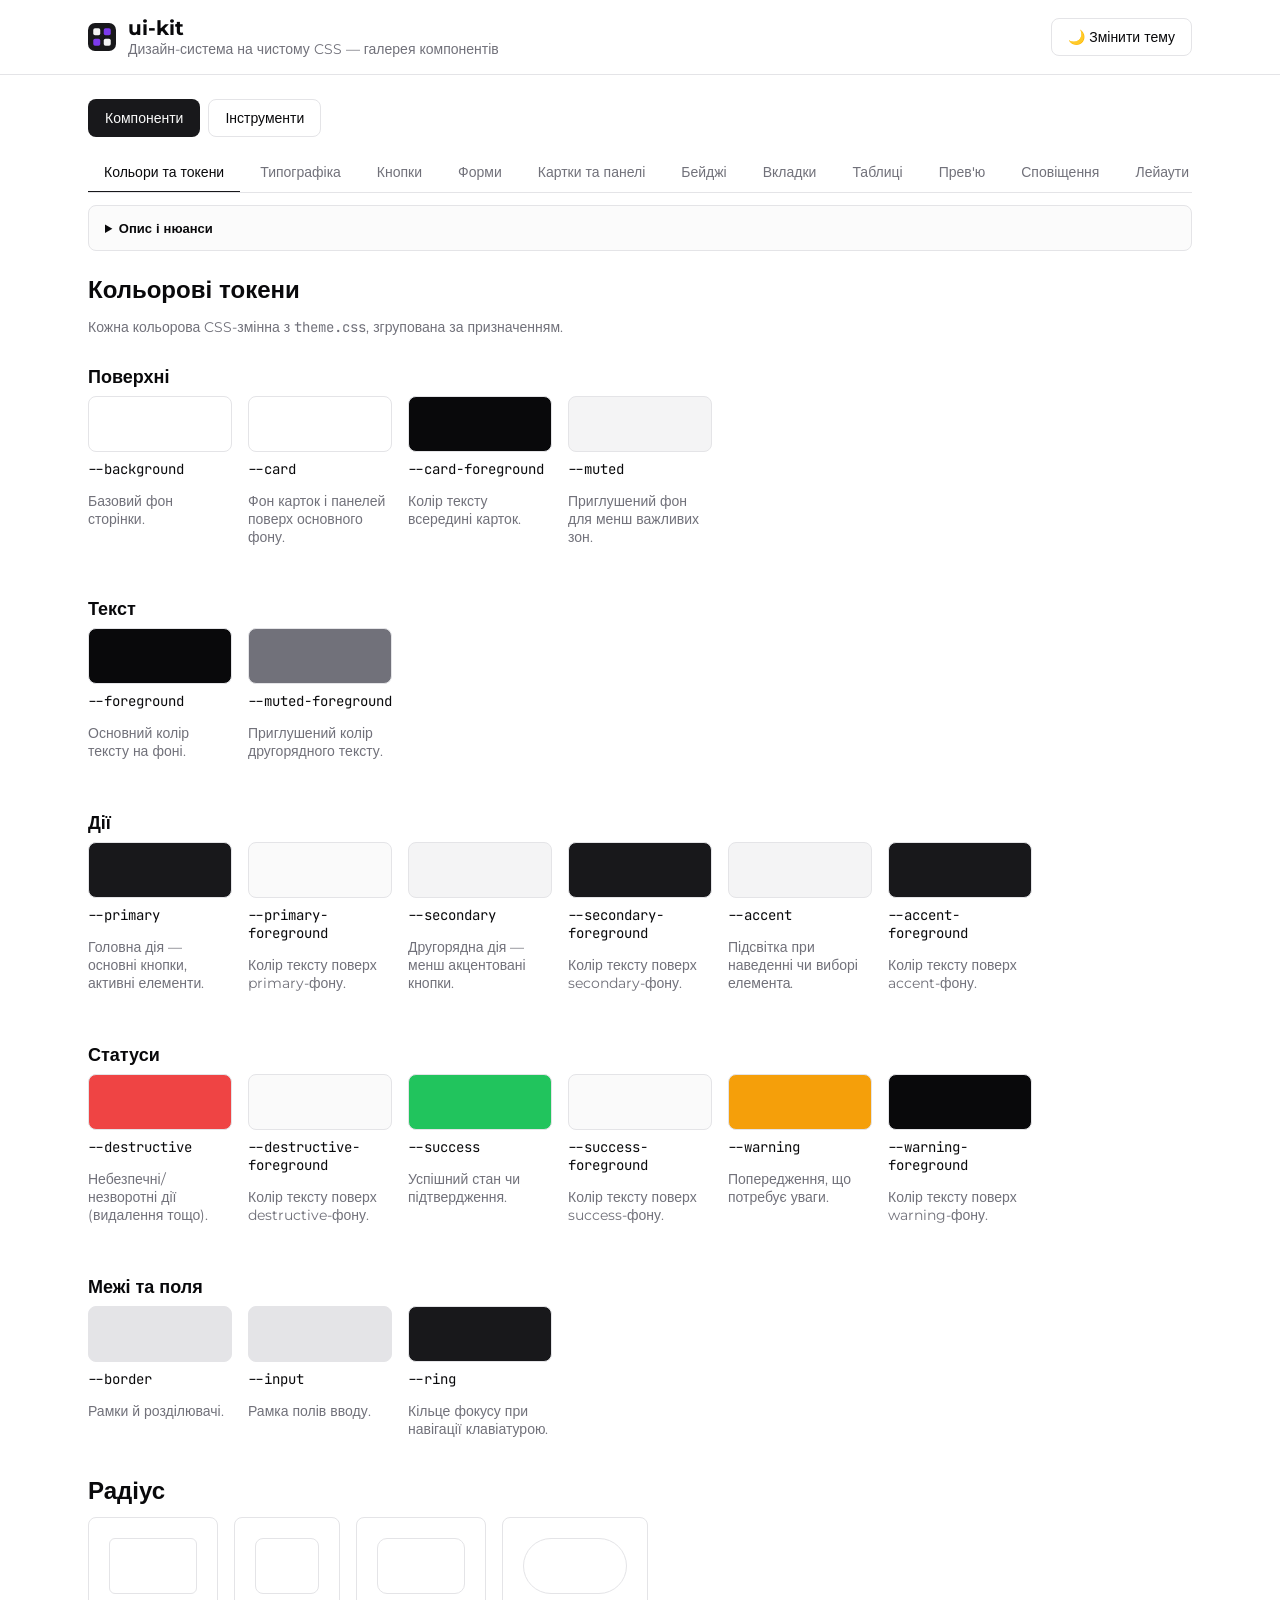
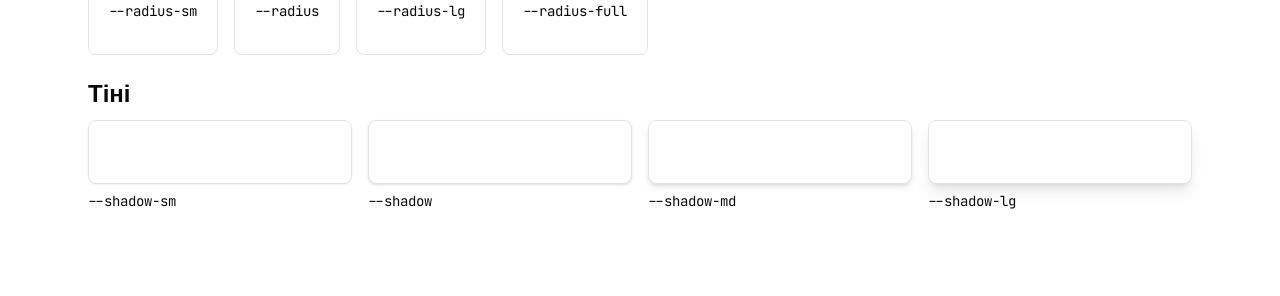
==== commit 30676e2e: "chore(foundation): dedupe copy logic, add initSelectSearch, centralize layout-sidebar-width token, e" ====
--- a/index.html
+++ b/index.html
@@ -1516,6 +1516,10 @@
                 <input class="select-search-input" type="text" id="font-sans-input" placeholder="Почніть вводити, напр. mont" autocomplete="off" />
                 <div class="select-search-list" id="font-sans-list"></div>
               </div>
+              <label class="flex items-center gap-2 mt-2 text-sm">
+                <input class="checkbox" type="checkbox" id="font-sans-cyrillic-filter" />
+                Лише шрифти з підтримкою кирилиці
+              </label>
               <div class="flex gap-2 mt-2">
                 <button type="button" class="btn btn-outline btn-sm" id="font-sans-apply">Застосувати</button>
               </div>
@@ -1527,6 +1531,10 @@
                 <input class="select-search-input" type="text" id="font-heading-input" placeholder="Почніть вводити, напр. play" autocomplete="off" />
                 <div class="select-search-list" id="font-heading-list"></div>
               </div>
+              <label class="flex items-center gap-2 mt-2 text-sm">
+                <input class="checkbox" type="checkbox" id="font-heading-cyrillic-filter" />
+                Лише шрифти з підтримкою кирилиці
+              </label>
               <div class="flex gap-2 mt-2">
                 <button type="button" class="btn btn-outline btn-sm" id="font-heading-apply">Застосувати</button>
               </div>
--- a/css/theme.css
+++ b/css/theme.css
@@ -35,6 +35,22 @@
 @font-face {
   font-family: "Montserrat";
   src: url("../fonts/Montserrat/Montserrat-Bold.woff2") format("woff2");
+  font-weight: 700;
+  font-style: normal;
+  font-display: swap;
+}
+
+@font-face {
+  font-family: "JetBrains Mono";
+  src: url("../fonts/JetBrains_Mono/JetBrainsMono-Regular.woff2") format("woff2");
+  font-weight: 400;
+  font-style: normal;
+  font-display: swap;
+}
+
+@font-face {
+  font-family: "JetBrains Mono";
+  src: url("../fonts/JetBrains_Mono/JetBrainsMono-Bold.woff2") format("woff2");
   font-weight: 700;
   font-style: normal;
   font-display: swap;
@@ -112,6 +128,7 @@
   --border-width: 1px;
   --transition-duration: 150ms;
   --container-max-width: 72rem;
+  --layout-sidebar-width: 16rem;
 }
 
 /* ==========================================================================
--- a/css/theme.css
+++ b/css/theme.css
@@ -35,6 +35,22 @@
 @font-face {
   font-family: "Montserrat";
   src: url("../fonts/Montserrat/Montserrat-Bold.woff2") format("woff2");
+  font-weight: 700;
+  font-style: normal;
+  font-display: swap;
+}
+
+@font-face {
+  font-family: "JetBrains Mono";
+  src: url("../fonts/JetBrains_Mono/JetBrainsMono-Regular.woff2") format("woff2");
+  font-weight: 400;
+  font-style: normal;
+  font-display: swap;
+}
+
+@font-face {
+  font-family: "JetBrains Mono";
+  src: url("../fonts/JetBrains_Mono/JetBrainsMono-Bold.woff2") format("woff2");
   font-weight: 700;
   font-style: normal;
   font-display: swap;
@@ -112,6 +128,7 @@
   --border-width: 1px;
   --transition-duration: 150ms;
   --container-max-width: 72rem;
+  --layout-sidebar-width: 16rem;
 }
 
 /* ==========================================================================
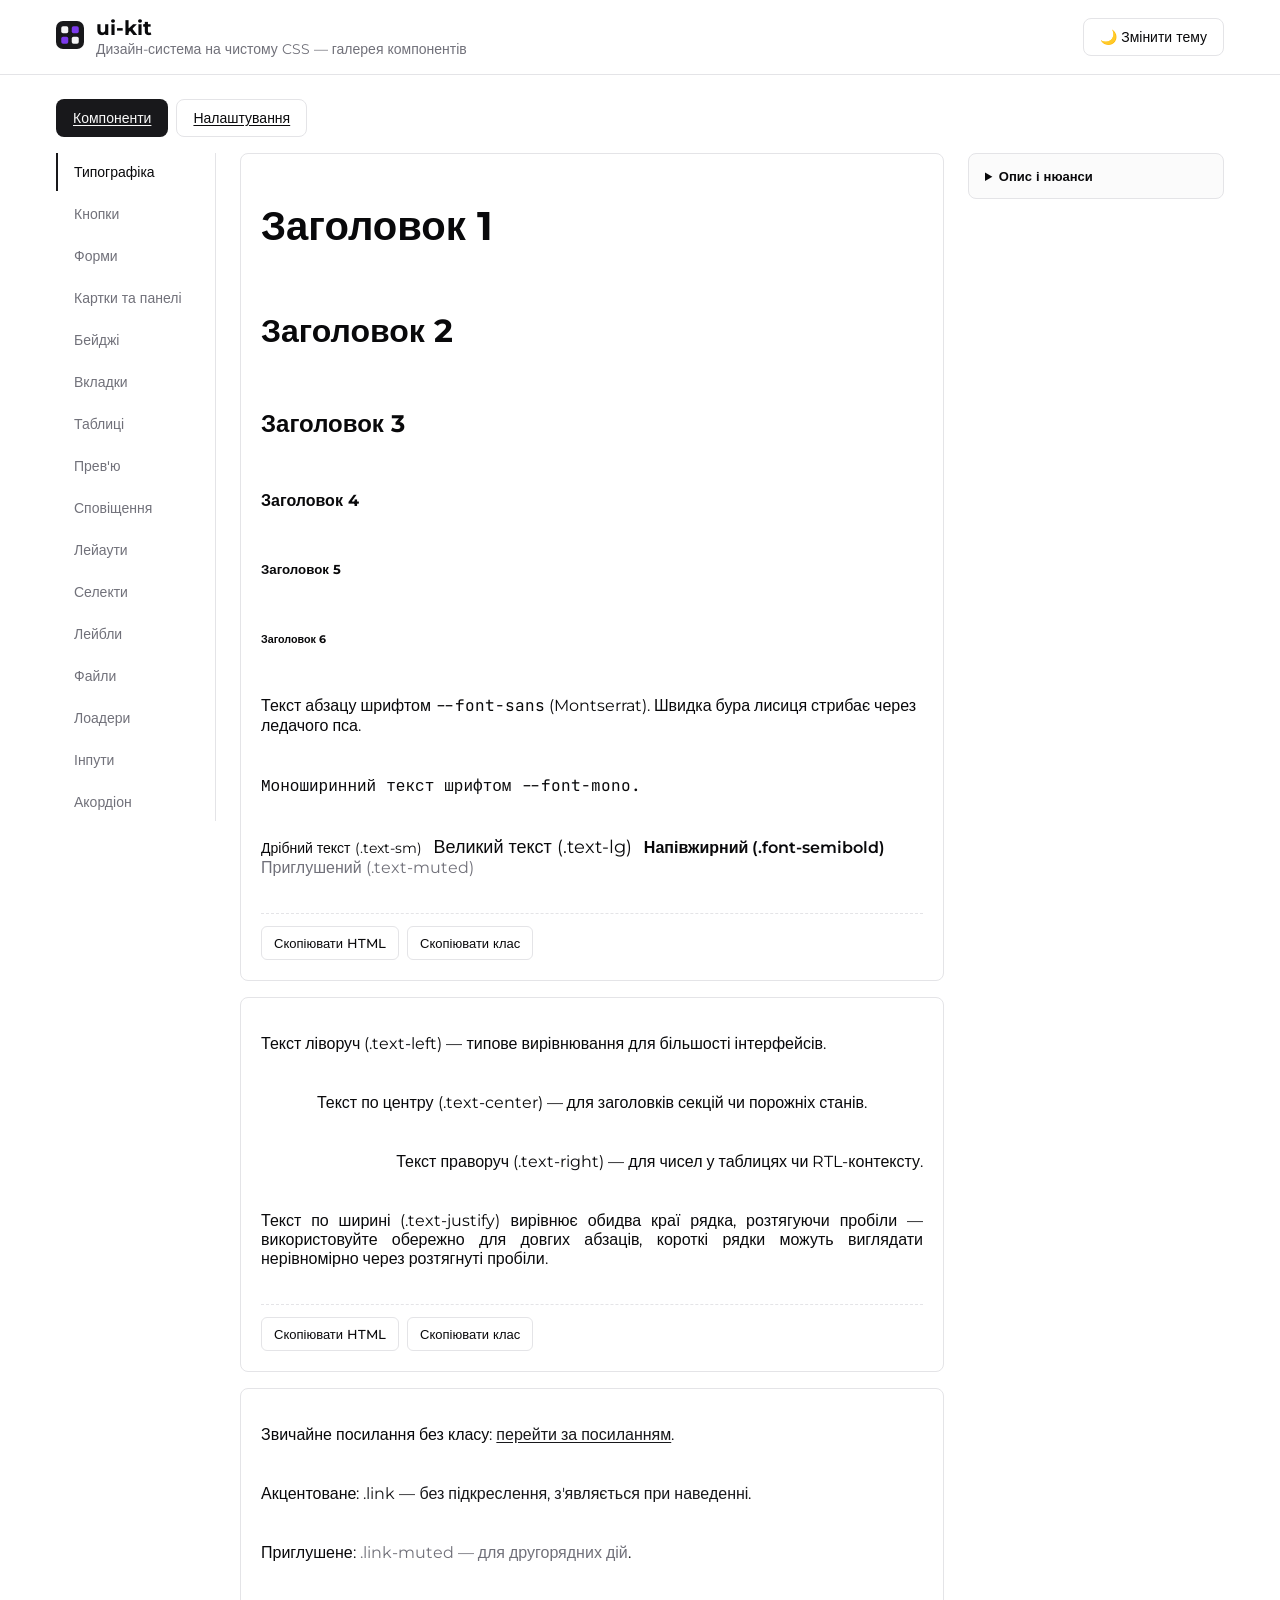
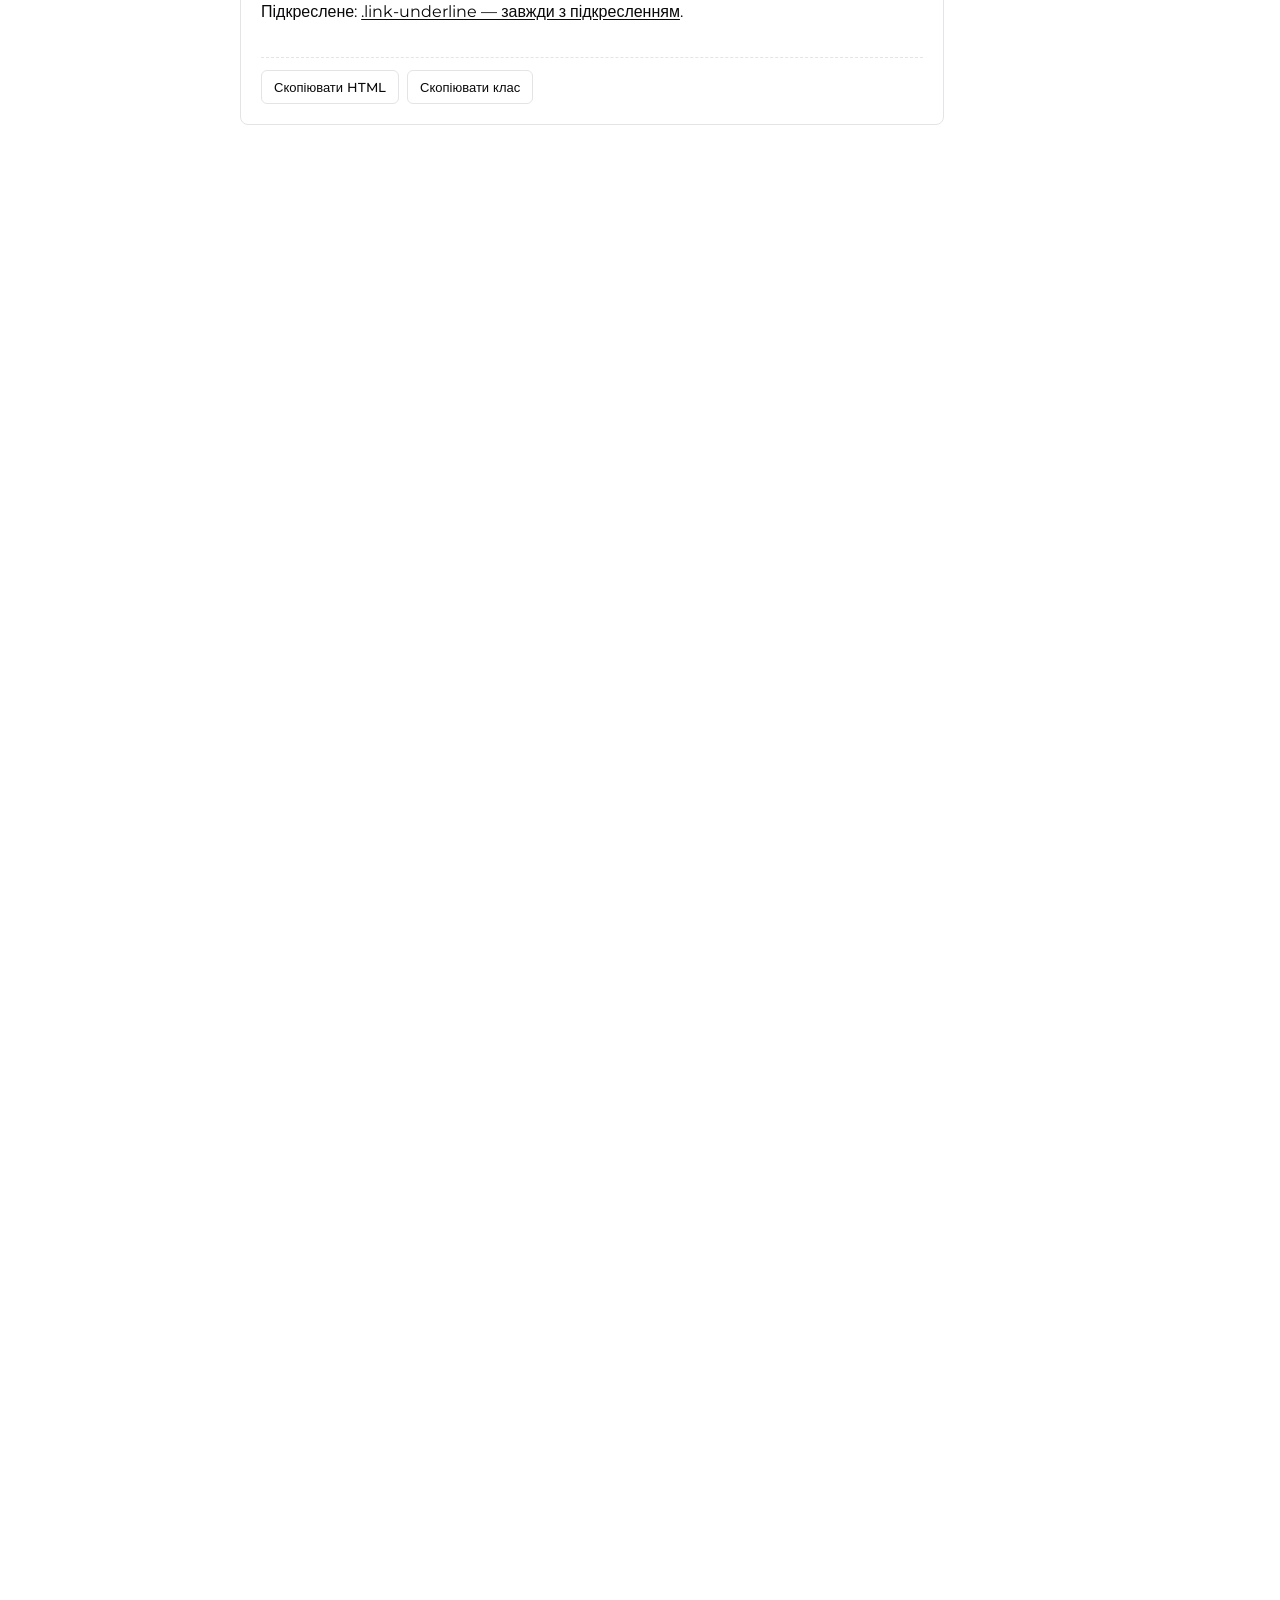
==== commit 1f6fd8f3: "feat(pages): split into components.html/settings.html with 3-column layout, 95% container, clickable" ====
--- a/index.html
+++ b/index.html
@@ -2,1721 +2,10 @@
 <html lang="en">
 <head>
 <meta charset="UTF-8" />
-<meta name="viewport" content="width=device-width, initial-scale=1.0" />
+<meta http-equiv="refresh" content="0; url=components.html" />
 <title>ui-kit — Галерея компонентів</title>
-<link rel="icon" type="image/svg+xml" href="favicon.svg" />
-<link rel="stylesheet" href="css/theme.css" />
-<link rel="stylesheet" href="css/components.css" />
-<link rel="stylesheet" href="css/layout.css" />
-<link rel="stylesheet" href="css/gallery.css" />
-<link rel="stylesheet" href="css/builder.css" />
 </head>
 <body>
-
-<header class="gallery-header">
-  <div class="container flex items-center justify-between py-4">
-    <div class="flex items-center gap-3">
-      <img src="assets/logo.svg" alt="" width="28" height="28" />
-      <div>
-        <p class="gallery-title">ui-kit</p>
-        <p class="gallery-subtitle text-sm text-muted">Дизайн-система на чистому CSS — галерея компонентів</p>
-      </div>
-    </div>
-    <button type="button" class="btn btn-outline" id="theme-toggle">🌙 Змінити тему</button>
-  </div>
-</header>
-
-<main class="container py-6">
-
-  <div class="flex gap-2 mb-4" role="tablist" aria-label="Розділ галереї">
-    <button type="button" class="btn btn-primary" id="nav-group-components" aria-pressed="true">Компоненти</button>
-    <button type="button" class="btn btn-outline" id="nav-group-tools" aria-pressed="false">Інструменти</button>
-  </div>
-
-  <div class="tabs" id="components-tabs">
-    <div class="tabs-list" role="tablist">
-      <button type="button" class="tab-trigger is-active" role="tab">Кольори та токени</button>
-      <button type="button" class="tab-trigger" role="tab">Типографіка</button>
-      <button type="button" class="tab-trigger" role="tab">Кнопки</button>
-      <button type="button" class="tab-trigger" role="tab">Форми</button>
-      <button type="button" class="tab-trigger" role="tab">Картки та панелі</button>
-      <button type="button" class="tab-trigger" role="tab">Бейджі</button>
-      <button type="button" class="tab-trigger" role="tab">Вкладки</button>
-      <button type="button" class="tab-trigger" role="tab">Таблиці</button>
-      <button type="button" class="tab-trigger" role="tab">Прев'ю</button>
-      <button type="button" class="tab-trigger" role="tab">Сповіщення</button>
-      <button type="button" class="tab-trigger" role="tab">Лейаути</button>
-      <button type="button" class="tab-trigger" role="tab">Селекти</button>
-      <button type="button" class="tab-trigger" role="tab">Лейбли</button>
-      <button type="button" class="tab-trigger" role="tab">Файли</button>
-      <button type="button" class="tab-trigger" role="tab">Лоадери</button>
-      <button type="button" class="tab-trigger" role="tab">Інпути</button>
-      <button type="button" class="tab-trigger" role="tab">Акордіон</button>
-    </div>
-
-    <!-- 1. Colors & Tokens -->
-    <div class="tab-content is-active">
-      <div class="flex flex-col gap-6">
-        <details class="component-info">
-          <summary>Опис і нюанси</summary>
-          <p>Кольорові токени — єдине джерело правди для кольору в усьому кіті: жоден компонент не хардкодить власний колір, а лише посилається на змінну на кшталт <span class="font-mono">--primary</span>. Ця вкладка потрібна, щоб звірити, який саме відтінок стоїть за назвою змінної в поточній темі.</p>
-          <p>Змінні зберігаються як трійка HSL-каналів без обгортки <span class="font-mono">hsl()</span> (наприклад, <span class="font-mono">--primary: 240 5.9% 10%</span>), тому в CSS їх завжди потрібно явно обгортати: <span class="font-mono">hsl(var(--primary))</span> або з альфа-модифікатором <span class="font-mono">hsl(var(--primary) / 0.5)</span>. Редагувати значення в theme.css можна, але це одразу вплине на всі компоненти в обох темах.</p>
-          <p>Типовий кейс: перевірка контрасту <span class="font-mono">--foreground</span> на <span class="font-mono">--background</span> перед додаванням нового тексту. Другий кейс: підбір м'якшого розділювача через альфа-модифікатор <span class="font-mono">--border / 0.5</span> замість введення нового кольору.</p>
-        </details>
-        <div>
-          <h2 class="section-title">Кольорові токени</h2>
-          <p class="text-sm text-muted mb-3">Кожна кольорова CSS-змінна з <span class="font-mono">theme.css</span>, згрупована за призначенням.</p>
-          <div class="flex flex-col gap-5" id="color-token-groups"></div>
-        </div>
-        <div>
-          <h2 class="section-title">Радіус</h2>
-          <div class="flex gap-4 mt-3">
-            <div class="demo p-3"><div class="swatch" style="border-radius:var(--radius-sm)"></div><p class="text-sm font-mono mt-2">--radius-sm</p></div>
-            <div class="demo p-3"><div class="swatch" style="border-radius:var(--radius)"></div><p class="text-sm font-mono mt-2">--radius</p></div>
-            <div class="demo p-3"><div class="swatch" style="border-radius:var(--radius-lg)"></div><p class="text-sm font-mono mt-2">--radius-lg</p></div>
-            <div class="demo p-3"><div class="swatch" style="border-radius:var(--radius-full)"></div><p class="text-sm font-mono mt-2">--radius-full</p></div>
-          </div>
-        </div>
-        <div>
-          <h2 class="section-title">Тіні</h2>
-          <div class="grid-4 gap-4 mt-3">
-            <div><div class="shadow-box" style="box-shadow:var(--shadow-sm)"></div><p class="text-sm font-mono mt-2">--shadow-sm</p></div>
-            <div><div class="shadow-box" style="box-shadow:var(--shadow)"></div><p class="text-sm font-mono mt-2">--shadow</p></div>
-            <div><div class="shadow-box" style="box-shadow:var(--shadow-md)"></div><p class="text-sm font-mono mt-2">--shadow-md</p></div>
-            <div><div class="shadow-box" style="box-shadow:var(--shadow-lg)"></div><p class="text-sm font-mono mt-2">--shadow-lg</p></div>
-          </div>
-        </div>
-      </div>
-    </div>
-
-    <!-- 2. Typography -->
-    <div class="tab-content">
-      <details class="component-info mb-4">
-        <summary>Опис і нюанси</summary>
-        <p>Типографічна шкала базується на <span class="font-mono">--font-sans</span> (Montserrat) для основного тексту та <span class="font-mono">--font-mono</span> для коду й значень змінних. Заголовки h1–h3 масштабуються плавно через <span class="font-mono">clamp()</span> між мобільним і десктопним viewport, тож розмір не «стрибає» різко на певній ширині екрана.</p>
-        <p>Текстові утиліти (<span class="font-mono">.text-sm</span>/<span class="font-mono">.text-lg</span>/<span class="font-mono">.font-semibold</span>/<span class="font-mono">.font-mono</span>/<span class="font-mono">.text-muted</span>) з layout.css — це модифікатори розміру/ваги/кольору, а не заміна семантичним тегам. Використовуйте їх поверх правильного тега (h1–h6, p), а не замість нього.</p>
-        <p>Типовий кейс: підпис під полем форми дрібним приглушеним текстом (<span class="font-mono">.text-sm.text-muted</span>). Другий кейс: показ значення CSS-змінної чи фрагмента коду моноширинним шрифтом (<span class="font-mono">.font-mono</span>).</p>
-      </details>
-      <div class="demo">
-        <div class="demo-preview flex flex-col gap-2">
-          <h1>Заголовок 1</h1>
-          <h2>Заголовок 2</h2>
-          <h3>Заголовок 3</h3>
-          <h4>Заголовок 4</h4>
-          <h5>Заголовок 5</h5>
-          <h6>Заголовок 6</h6>
-          <p>Текст абзацу шрифтом <span class="font-mono">--font-sans</span> (Montserrat). Швидка бура лисиця стрибає через ледачого пса.</p>
-          <p class="font-mono">Моноширинний текст шрифтом <span class="font-mono">--font-mono</span>.</p>
-          <p><span class="text-sm">Дрібний текст (.text-sm)</span> &nbsp; <span class="text-lg">Великий текст (.text-lg)</span> &nbsp; <span class="font-semibold">Напівжирний (.font-semibold)</span> &nbsp; <span class="text-muted">Приглушений (.text-muted)</span></p>
-        </div>
-        <template class="demo-source">
-<h1>Заголовок 1</h1>
-<p>Текст абзацу.</p>
-<p class="font-mono">Моноширинний текст.</p>
-<p class="text-sm">Дрібний текст</p>
-        </template>
-        <div class="demo-actions flex gap-2">
-          <button type="button" class="btn btn-outline btn-sm" data-copy="html">Скопіювати HTML</button>
-          <button type="button" class="btn btn-outline btn-sm" data-copy-class="text-sm">Скопіювати клас</button>
-        </div>
-      </div>
-
-      <div class="demo mt-4">
-        <div class="demo-preview flex flex-col gap-2">
-          <p class="text-left">Текст ліворуч (.text-left) — типове вирівнювання для більшості інтерфейсів.</p>
-          <p class="text-center">Текст по центру (.text-center) — для заголовків секцій чи порожніх станів.</p>
-          <p class="text-right">Текст праворуч (.text-right) — для чисел у таблицях чи RTL-контексту.</p>
-          <p class="text-justify">Текст по ширині (.text-justify) вирівнює обидва краї рядка, розтягуючи пробіли — використовуйте обережно для довгих абзаців, короткі рядки можуть виглядати нерівномірно через розтягнуті пробіли.</p>
-        </div>
-        <template class="demo-source">
-<p class="text-left">Текст ліворуч.</p>
-<p class="text-center">Текст по центру.</p>
-<p class="text-right">Текст праворуч.</p>
-<p class="text-justify">Текст по ширині.</p>
-        </template>
-        <div class="demo-actions flex gap-2">
-          <button type="button" class="btn btn-outline btn-sm" data-copy="html">Скопіювати HTML</button>
-          <button type="button" class="btn btn-outline btn-sm" data-copy-class="text-center">Скопіювати клас</button>
-        </div>
-      </div>
-
-      <div class="demo mt-4">
-        <div class="demo-preview flex flex-col gap-2">
-          <p>Звичайне посилання без класу: <a href="#">перейти за посиланням</a>.</p>
-          <p>Акцентоване: <span class="link">.link — без підкреслення, з'являється при наведенні</span>.</p>
-          <p>Приглушене: <span class="link-muted">.link-muted — для другорядних дій</span>.</p>
-          <p>Підкреслене: <span class="link-underline">.link-underline — завжди з підкресленням</span>.</p>
-        </div>
-        <template class="demo-source">
-<a href="#">Звичайне посилання</a>
-<a href="#" class="link">.link</a>
-<a href="#" class="link-muted">.link-muted</a>
-<a href="#" class="link-underline">.link-underline</a>
-        </template>
-        <div class="demo-actions flex gap-2">
-          <button type="button" class="btn btn-outline btn-sm" data-copy="html">Скопіювати HTML</button>
-          <button type="button" class="btn btn-outline btn-sm" data-copy-class="link">Скопіювати клас</button>
-        </div>
-      </div>
-    </div>
-
-    <!-- 3. Buttons -->
-    <div class="tab-content">
-      <div class="flex flex-col gap-4">
-
-        <details class="component-info">
-          <summary>Опис і нюанси</summary>
-          <p>Кнопки ініціюють дії (відправити форму, підтвердити, відкрити діалог). <span class="font-mono">.btn-primary</span> — для головної дії на екрані (лише одна на екран), <span class="font-mono">.btn-secondary</span>/<span class="font-mono">.btn-outline</span> — для другорядних дій, <span class="font-mono">.btn-ghost</span> — для дій у щільних інтерфейсах (тулбари, картки), <span class="font-mono">.btn-destructive</span> — лише для незворотних/небезпечних операцій (видалення, відкликання доступу).</p>
-          <p>Не комбінуйте два акцентні кольори (primary + destructive) в одному ряду дій без чіткої ієрархії — користувач має одразу бачити, яка дія головна. <span class="font-mono">.btn-icon</span> обов'язково потребує <span class="font-mono">aria-label</span>, бо не має текстового вмісту для скрінрідерів. Розмірні модифікатори (<span class="font-mono">.btn-sm</span>/<span class="font-mono">.btn-lg</span>) не задають колір — комбінуйте їх із варіантом (<span class="font-mono">.btn-primary</span> тощо).</p>
-          <p>Типовий кейс: пара кнопок «Підтвердити» (.btn-primary) / «Скасувати» (.btn-ghost) у футері картки чи модального вікна. Другий кейс: кнопка видалення запису в таблиці — <span class="font-mono">.btn-destructive.btn-sm</span>.</p>
-        </details>
-
-        <div class="demo">
-          <div class="demo-preview flex flex-wrap gap-3">
-            <button type="button" class="btn btn-primary">Первинна</button>
-            <button type="button" class="btn btn-secondary">Вторинна</button>
-            <button type="button" class="btn btn-outline">Контурна</button>
-            <button type="button" class="btn btn-ghost">Прозора</button>
-            <button type="button" class="btn btn-destructive">Небезпечна</button>
-            <button type="button" class="btn btn-primary" disabled>Вимкнена</button>
-          </div>
-          <template class="demo-source">
-<button type="button" class="btn btn-primary">Первинна</button>
-<button type="button" class="btn btn-secondary">Вторинна</button>
-<button type="button" class="btn btn-outline">Контурна</button>
-<button type="button" class="btn btn-ghost">Прозора</button>
-<button type="button" class="btn btn-destructive">Небезпечна</button>
-          </template>
-          <div class="demo-actions flex gap-2">
-            <button type="button" class="btn btn-outline btn-sm" data-copy="html">Скопіювати HTML</button>
-            <button type="button" class="btn btn-outline btn-sm" data-copy-class="btn-primary">Скопіювати клас</button>
-          </div>
-        </div>
-
-        <div class="demo">
-          <div class="demo-preview flex flex-wrap items-center gap-3">
-            <button type="button" class="btn btn-primary btn-sm">Маленька</button>
-            <button type="button" class="btn btn-primary">Звичайна</button>
-            <button type="button" class="btn btn-primary btn-lg">Велика</button>
-            <button type="button" class="btn btn-primary btn-icon" aria-label="Icon button">★</button>
-          </div>
-          <template class="demo-source">
-<button type="button" class="btn btn-primary btn-sm">Маленька</button>
-<button type="button" class="btn btn-primary">Звичайна</button>
-<button type="button" class="btn btn-primary btn-lg">Велика</button>
-<button type="button" class="btn btn-primary btn-icon" aria-label="Icon button">★</button>
-          </template>
-          <div class="demo-actions flex gap-2">
-            <button type="button" class="btn btn-outline btn-sm" data-copy="html">Скопіювати HTML</button>
-            <button type="button" class="btn btn-outline btn-sm" data-copy-class="btn-sm">Скопіювати клас</button>
-          </div>
-        </div>
-
-      </div>
-    </div>
-
-    <!-- 4. Forms -->
-    <div class="tab-content">
-      <details class="component-info mb-4">
-        <summary>Опис і нюанси</summary>
-        <p><span class="font-mono">.field</span> — обгортка для пари label+control+hint, яка гарантує однакові вертикальні відступи для будь-якого поля форми. Використовуйте <span class="font-mono">.input</span> для тексту/чисел, <span class="font-mono">.textarea</span> для багаторядкового вводу, <span class="font-mono">.checkbox</span>/<span class="font-mono">.radio</span> для бінарного чи одиничного вибору зі списку.</p>
-        <p>Завжди пов'язуйте <span class="font-mono">&lt;label&gt;</span> з полем через <span class="font-mono">for</span>/<span class="font-mono">id</span> — це не лише доступність, а й збільшення області кліку. <span class="font-mono">.field-hint</span> розташовується під полем і не повинен дублювати те, що вже сказано в label. <span class="font-mono">.checkbox</span>/<span class="font-mono">.radio</span> стилізовані через <span class="font-mono">appearance: none</span>, тому додатковий wrapper для кастомної позначки не потрібен.</p>
-        <p>Типовий кейс: форма профілю користувача (ім'я, роль через select, короткий опис у textarea). Другий кейс: група з кількох checkbox для мультизначного фільтра над таблицею.</p>
-      </details>
-      <div class="grid-2 gap-6">
-
-        <div class="demo">
-          <div class="demo-preview flex flex-col gap-4">
-            <div class="field">
-              <label class="label" for="demo-input">Ім'я</label>
-              <input class="input" type="text" id="demo-input" placeholder="Ada Lovelace" />
-              <span class="field-hint">Це підказка під полем введення.</span>
-            </div>
-            <div class="field">
-              <label class="label" for="demo-select">Роль</label>
-              <select class="select" id="demo-select">
-                <option>Інженер</option>
-                <option>Дизайнер</option>
-                <option>Менеджер</option>
-              </select>
-            </div>
-            <div class="field">
-              <label class="label" for="demo-textarea">Про себе</label>
-              <textarea class="textarea" id="demo-textarea" placeholder="Tell us about yourself"></textarea>
-            </div>
-            <div class="field">
-              <label class="label" for="demo-input-disabled">Вимкнено</label>
-              <input class="input" type="text" id="demo-input-disabled" disabled placeholder="Can't touch this" />
-            </div>
-          </div>
-          <template class="demo-source">
-<div class="field">
-  <label class="label" for="name">Ім'я</label>
-  <input class="input" type="text" id="name" placeholder="Ada Lovelace" />
-  <span class="field-hint">Це підказка під полем введення.</span>
-</div>
-          </template>
-          <div class="demo-actions flex gap-2">
-            <button type="button" class="btn btn-outline btn-sm" data-copy="html">Скопіювати HTML</button>
-            <button type="button" class="btn btn-outline btn-sm" data-copy-class="input">Скопіювати клас</button>
-          </div>
-        </div>
-
-        <div class="demo">
-          <div class="demo-preview flex flex-col gap-3">
-            <label class="flex items-center gap-2"><input class="checkbox" type="checkbox" checked /> Прапорець (позначено)</label>
-            <label class="flex items-center gap-2"><input class="checkbox" type="checkbox" /> Прапорець</label>
-            <label class="flex items-center gap-2"><input class="radio" type="radio" name="demo-radio" checked /> Перемикач перший</label>
-            <label class="flex items-center gap-2"><input class="radio" type="radio" name="demo-radio" /> Перемикач другий</label>
-          </div>
-          <template class="demo-source">
-<label class="flex items-center gap-2">
-  <input class="checkbox" type="checkbox" /> Прапорець
-</label>
-<label class="flex items-center gap-2">
-  <input class="radio" type="radio" name="group" /> Перемикач
-</label>
-          </template>
-          <div class="demo-actions flex gap-2">
-            <button type="button" class="btn btn-outline btn-sm" data-copy="html">Скопіювати HTML</button>
-            <button type="button" class="btn btn-outline btn-sm" data-copy-class="checkbox">Скопіювати клас</button>
-          </div>
-        </div>
-
-      </div>
-    </div>
-
-    <!-- 5. Cards & Panels -->
-    <div class="tab-content">
-      <details class="component-info mb-4">
-        <summary>Опис і нюанси</summary>
-        <p><span class="font-mono">.card</span> — акцентований контейнер із тінню та рамкою для самодостатнього блоку контенту (профіль, товар, налаштування). <span class="font-mono">.panel</span> — менш акцентований контейнер без тіні, для групування вмісту всередині вже акцентованої області.</p>
-        <p>Не вкладайте <span class="font-mono">.card</span> у <span class="font-mono">.card</span> — це створює подвійну рамку/тінь і зайвий візуальний шум; для вкладеного угруповання використовуйте <span class="font-mono">.panel</span>. <span class="font-mono">.card-footer</span> призначений саме для кнопок дій, не для довільного тексту. <span class="font-mono">.divider</span> — це <span class="font-mono">&lt;hr&gt;</span>, зберігайте цю семантику розділювача, а не border-top на довільному елементі.</p>
-        <p>Типовий кейс: картка налаштувань із заголовком, описом, вмістом і кнопками «Зберегти»/«Скасувати» у футері. Другий кейс: панель із коротким поясненням під формою, відокремлена divider.</p>
-      </details>
-      <div class="grid-2 gap-6">
-
-        <div class="demo">
-          <div class="demo-preview">
-            <div class="card">
-              <div class="card-header">
-                <h3 class="card-title">Заголовок картки</h3>
-                <p class="card-description">Короткий опис для цієї картки.</p>
-              </div>
-              <div class="card-content">
-                <p class="text-sm">Тут розміщується основний вміст картки, над кнопками у футері.</p>
-              </div>
-              <div class="card-footer">
-                <button type="button" class="btn btn-primary btn-sm">Підтвердити</button>
-                <button type="button" class="btn btn-ghost btn-sm">Скасувати</button>
-              </div>
-            </div>
-          </div>
-          <template class="demo-source">
-<div class="card">
-  <div class="card-header">
-    <h3 class="card-title">Заголовок картки</h3>
-    <p class="card-description">Короткий опис.</p>
-  </div>
-  <div class="card-content">
-    <p>Вміст картки.</p>
-  </div>
-  <div class="card-footer">
-    <button class="btn btn-primary btn-sm">Підтвердити</button>
-  </div>
-</div>
-          </template>
-          <div class="demo-actions flex gap-2">
-            <button type="button" class="btn btn-outline btn-sm" data-copy="html">Скопіювати HTML</button>
-            <button type="button" class="btn btn-outline btn-sm" data-copy-class="card">Скопіювати клас</button>
-          </div>
-        </div>
-
-        <div class="demo">
-          <div class="demo-preview">
-            <div class="panel">
-              <p class="text-sm font-semibold mb-2">Панель</p>
-              <p class="text-sm text-muted">Легкий контейнер для групування пов'язаного вмісту, менш акцентований, ніж картка.</p>
-              <hr class="divider" />
-              <p class="text-sm">Вміст під розділювачем.</p>
-            </div>
-          </div>
-          <template class="demo-source">
-<div class="panel">
-  <p>Вміст панелі.</p>
-  <hr class="divider" />
-  <p>Вміст під розділювачем.</p>
-</div>
-          </template>
-          <div class="demo-actions flex gap-2">
-            <button type="button" class="btn btn-outline btn-sm" data-copy="html">Скопіювати HTML</button>
-            <button type="button" class="btn btn-outline btn-sm" data-copy-class="panel">Скопіювати клас</button>
-          </div>
-        </div>
-
-        <div class="demo">
-          <div class="demo-preview">
-            <div class="card">
-              <div class="card-content">
-                <p class="text-sm">Секція над горизонтальним розділювачем.</p>
-                <div class="card-divider"></div>
-                <p class="text-sm">Секція під розділювачем.</p>
-              </div>
-            </div>
-          </div>
-          <template class="demo-source">
-<div class="card-content">
-  <p>Секція зверху.</p>
-  <div class="card-divider"></div>
-  <p>Секція знизу.</p>
-</div>
-          </template>
-          <div class="demo-actions flex gap-2">
-            <button type="button" class="btn btn-outline btn-sm" data-copy="html">Скопіювати HTML</button>
-            <button type="button" class="btn btn-outline btn-sm" data-copy-class="card-divider">Скопіювати клас</button>
-          </div>
-        </div>
-
-        <div class="demo">
-          <div class="demo-preview">
-            <div class="card">
-              <div class="card-content flex">
-                <p class="text-sm">Ліва секція.</p>
-                <div class="card-divider--vertical"></div>
-                <p class="text-sm">Права секція.</p>
-              </div>
-            </div>
-          </div>
-          <template class="demo-source">
-<div class="card-content flex">
-  <p>Ліва секція.</p>
-  <div class="card-divider--vertical"></div>
-  <p>Права секція.</p>
-</div>
-          </template>
-          <div class="demo-actions flex gap-2">
-            <button type="button" class="btn btn-outline btn-sm" data-copy="html">Скопіювати HTML</button>
-            <button type="button" class="btn btn-outline btn-sm" data-copy-class="card-divider--vertical">Скопіювати клас</button>
-          </div>
-        </div>
-
-      </div>
-    </div>
-
-    <!-- 6. Badges -->
-    <div class="tab-content">
-      <details class="component-info mb-4">
-        <summary>Опис і нюанси</summary>
-        <p>Бейдж — маленький некликабельний індикатор статусу чи категорії, а не замінник кнопки чи посилання. <span class="font-mono">.badge-success</span>/<span class="font-mono">.badge-destructive</span> — для семантичних станів (активний/помилка), <span class="font-mono">.badge-secondary</span>/<span class="font-mono">.badge-outline</span> — для нейтральних міток.</p>
-        <p>Не покладайтесь лише на колір, щоб передати критичну інформацію — додавайте текст («Активний», а не тільки зелену крапку), інакше це проблема доступності для людей з порушенням кольоросприйняття. Бейджі не мають стану hover/focus, оскільки вони не інтерактивні.</p>
-        <p>Типовий кейс: статус рядка в таблиці («Активний»/«Відсутній»/«У відставці»). Другий кейс: лічильник чи мітка категорії поруч із заголовком картки.</p>
-      </details>
-      <div class="demo">
-        <div class="demo-preview flex flex-wrap gap-3">
-          <span class="badge">Основний</span>
-          <span class="badge badge-secondary">Вторинний</span>
-          <span class="badge badge-outline">Контурний</span>
-          <span class="badge badge-destructive">Небезпечний</span>
-          <span class="badge badge-success">Успішний</span>
-        </div>
-        <template class="demo-source">
-<span class="badge">Основний</span>
-<span class="badge badge-secondary">Вторинний</span>
-<span class="badge badge-outline">Контурний</span>
-<span class="badge badge-destructive">Небезпечний</span>
-<span class="badge badge-success">Успішний</span>
-        </template>
-        <div class="demo-actions flex gap-2">
-          <button type="button" class="btn btn-outline btn-sm" data-copy="html">Скопіювати HTML</button>
-          <button type="button" class="btn btn-outline btn-sm" data-copy-class="badge">Скопіювати клас</button>
-        </div>
-      </div>
-    </div>
-
-    <!-- 7. Tabs -->
-    <div class="tab-content">
-      <details class="component-info mb-4">
-        <summary>Опис і нюанси</summary>
-        <p><span class="font-mono">.tabs</span> — патерн для перемикання між кількома панелями контенту в межах одного екрана без переходу на іншу сторінку. Використовуйте, коли вміст логічно розбивається на незалежні секції, які переглядають по черзі, а не одночасно.</p>
-        <p><span class="font-mono">initTabs()</span> працює по контейнеру <span class="font-mono">.tabs</span> через <span class="font-mono">:scope</span>, тому кожен <span class="font-mono">.tabs</span> незалежний — вкладені вкладки (наприклад, усередині картки) не конфліктують із зовнішніми. Кількість <span class="font-mono">.tab-trigger</span> має точно відповідати кількості <span class="font-mono">.tab-content</span> за порядком — прив'язка через id не потрібна. Клас <span class="font-mono">.is-active</span> виставляється одночасно і на тригері, і на відповідній панелі.</p>
-        <p>Типовий кейс: ця сама галерея компонентів (14 вкладок). Другий кейс: вкладки «Огляд»/«Активність»/«Налаштування» всередині картки профілю, як у демо нижче.</p>
-      </details>
-      <div class="demo">
-        <div class="demo-preview">
-          <div class="tabs">
-            <div class="tabs-list" role="tablist">
-              <button type="button" class="tab-trigger is-active" role="tab">Огляд</button>
-              <button type="button" class="tab-trigger" role="tab">Активність</button>
-              <button type="button" class="tab-trigger" role="tab">Налаштування</button>
-            </div>
-            <div class="tab-content is-active"><p class="text-sm">Вміст вкладки «Огляд».</p></div>
-            <div class="tab-content"><p class="text-sm">Вміст вкладки «Активність».</p></div>
-            <div class="tab-content"><p class="text-sm">Вміст вкладки «Налаштування».</p></div>
-          </div>
-        </div>
-        <template class="demo-source">
-<div class="tabs">
-  <div class="tabs-list">
-    <button class="tab-trigger is-active">Огляд</button>
-    <button class="tab-trigger">Активність</button>
-  </div>
-  <div class="tab-content is-active">Вміст вкладки «Огляд».</div>
-  <div class="tab-content">Вміст вкладки «Активність».</div>
-</div>
-        </template>
-        <div class="demo-actions flex gap-2">
-          <button type="button" class="btn btn-outline btn-sm" data-copy="html">Скопіювати HTML</button>
-          <button type="button" class="btn btn-outline btn-sm" data-copy-class="tabs">Скопіювати клас</button>
-        </div>
-      </div>
-
-      <div class="demo mt-4">
-        <div class="demo-preview">
-          <div class="tabs tabs--vertical">
-            <div class="tabs-list" role="tablist">
-              <button type="button" class="tab-trigger is-active" role="tab">Профіль</button>
-              <button type="button" class="tab-trigger" role="tab">Безпека</button>
-              <button type="button" class="tab-trigger" role="tab">Сповіщення</button>
-            </div>
-            <div class="tab-content is-active"><p class="text-sm">Вміст вкладки «Профіль».</p></div>
-            <div class="tab-content"><p class="text-sm">Вміст вкладки «Безпека».</p></div>
-            <div class="tab-content"><p class="text-sm">Вміст вкладки «Сповіщення».</p></div>
-          </div>
-        </div>
-        <template class="demo-source">
-<div class="tabs tabs--vertical">
-  <div class="tabs-list">
-    <button class="tab-trigger is-active">Профіль</button>
-    <button class="tab-trigger">Безпека</button>
-  </div>
-  <div class="tab-content is-active">Вміст вкладки «Профіль».</div>
-  <div class="tab-content">Вміст вкладки «Безпека».</div>
-</div>
-        </template>
-        <div class="demo-actions flex gap-2">
-          <button type="button" class="btn btn-outline btn-sm" data-copy="html">Скопіювати HTML</button>
-          <button type="button" class="btn btn-outline btn-sm" data-copy-class="tabs--vertical">Скопіювати клас</button>
-        </div>
-      </div>
-    </div>
-
-    <!-- 8. Tables -->
-    <div class="tab-content">
-      <div class="flex flex-col gap-4">
-
-        <details class="component-info">
-          <summary>Опис і нюанси</summary>
-          <p><span class="font-mono">.table</span> + <span class="font-mono">.table-wrapper</span> — для табличних даних з однаковою структурою рядків (список користувачів, замовлень тощо). <span class="font-mono">.table-wrapper</span> обов'язковий: саме він забезпечує <span class="font-mono">overflow-x: auto</span>, а не сама <span class="font-mono">.table</span>.</p>
-          <p>Варіанти <span class="font-mono">.table-striped</span>/<span class="font-mono">.table-bordered</span>/<span class="font-mono">.table-compact</span> — модифікатори, які можна комбінувати між собою (наприклад, <span class="font-mono">table table-striped table-compact</span>), вони не змінюють структуру, лише візуальний стиль. Індикатор <span class="font-mono">.sortable</span> суто візуальний (статична стрілка) — він не сортує дані сам, JS-логіку сортування потрібно писати окремо.</p>
-          <p>Типовий кейс: список користувачів зі статусом-бейджем в останній колонці. Другий кейс: компактна таблиця (<span class="font-mono">.table-compact</span>) для щільного адмін-інтерфейсу з великою кількістю рядків.</p>
-        </details>
-
-        <div class="demo">
-          <div class="demo-preview">
-            <div class="table-wrapper">
-              <table class="table">
-                <thead>
-                  <tr><th>Ім'я</th><th>Роль</th><th>Статус</th></tr>
-                </thead>
-                <tbody>
-                  <tr><td>Ada Lovelace</td><td>Інженер</td><td><span class="badge badge-success">Активний</span></td></tr>
-                  <tr><td>Alan Turing</td><td>Дослідник</td><td><span class="badge badge-secondary">Відсутній</span></td></tr>
-                  <tr><td>Grace Hopper</td><td>Адмірал</td><td><span class="badge badge-outline">У відставці</span></td></tr>
-                </tbody>
-              </table>
-            </div>
-          </div>
-          <template class="demo-source">
-<div class="table-wrapper">
-  <table class="table">
-    <thead><tr><th>Ім'я</th><th>Роль</th></tr></thead>
-    <tbody><tr><td>Ada Lovelace</td><td>Інженер</td></tr></tbody>
-  </table>
-</div>
-          </template>
-          <div class="demo-actions flex gap-2">
-            <button type="button" class="btn btn-outline btn-sm" data-copy="html">Скопіювати HTML</button>
-            <button type="button" class="btn btn-outline btn-sm" data-copy-class="table">Скопіювати клас</button>
-          </div>
-        </div>
-
-        <div class="grid-3 gap-4">
-
-          <div class="demo">
-            <div class="demo-preview">
-              <div class="table-wrapper">
-                <table class="table table-striped">
-                  <thead><tr><th>Ім'я</th><th>Роль</th></tr></thead>
-                  <tbody>
-                    <tr><td>Ada Lovelace</td><td>Інженер</td></tr>
-                    <tr><td>Alan Turing</td><td>Дослідник</td></tr>
-                    <tr><td>Grace Hopper</td><td>Адмірал</td></tr>
-                  </tbody>
-                </table>
-              </div>
-            </div>
-            <template class="demo-source">
-<table class="table table-striped">
-  <thead><tr><th>Ім'я</th><th>Роль</th></tr></thead>
-  <tbody>
-    <tr><td>Ada Lovelace</td><td>Інженер</td></tr>
-    <tr><td>Alan Turing</td><td>Дослідник</td></tr>
-  </tbody>
-</table>
-            </template>
-            <div class="demo-actions flex gap-2">
-              <button type="button" class="btn btn-outline btn-sm" data-copy="html">Скопіювати HTML</button>
-              <button type="button" class="btn btn-outline btn-sm" data-copy-class="table-striped">Скопіювати клас</button>
-            </div>
-          </div>
-
-          <div class="demo">
-            <div class="demo-preview">
-              <div class="table-wrapper">
-                <table class="table table-bordered">
-                  <thead><tr><th>Ім'я</th><th>Роль</th></tr></thead>
-                  <tbody>
-                    <tr><td>Ada Lovelace</td><td>Інженер</td></tr>
-                    <tr><td>Alan Turing</td><td>Дослідник</td></tr>
-                  </tbody>
-                </table>
-              </div>
-            </div>
-            <template class="demo-source">
-<table class="table table-bordered">
-  <thead><tr><th>Ім'я</th><th>Роль</th></tr></thead>
-  <tbody>
-    <tr><td>Ada Lovelace</td><td>Інженер</td></tr>
-  </tbody>
-</table>
-            </template>
-            <div class="demo-actions flex gap-2">
-              <button type="button" class="btn btn-outline btn-sm" data-copy="html">Скопіювати HTML</button>
-              <button type="button" class="btn btn-outline btn-sm" data-copy-class="table-bordered">Скопіювати клас</button>
-            </div>
-          </div>
-
-          <div class="demo">
-            <div class="demo-preview">
-              <div class="table-wrapper">
-                <table class="table table-compact">
-                  <thead><tr><th>Ім'я</th><th>Роль</th></tr></thead>
-                  <tbody>
-                    <tr><td>Ada Lovelace</td><td>Інженер</td></tr>
-                    <tr><td>Alan Turing</td><td>Дослідник</td></tr>
-                  </tbody>
-                </table>
-              </div>
-            </div>
-            <template class="demo-source">
-<table class="table table-compact">
-  <thead><tr><th>Ім'я</th><th>Роль</th></tr></thead>
-  <tbody>
-    <tr><td>Ada Lovelace</td><td>Інженер</td></tr>
-  </tbody>
-</table>
-            </template>
-            <div class="demo-actions flex gap-2">
-              <button type="button" class="btn btn-outline btn-sm" data-copy="html">Скопіювати HTML</button>
-              <button type="button" class="btn btn-outline btn-sm" data-copy-class="table-compact">Скопіювати клас</button>
-            </div>
-          </div>
-
-        </div>
-
-        <div class="demo">
-          <div class="demo-preview">
-            <div class="table-wrapper">
-              <table class="table">
-                <thead>
-                  <tr>
-                    <th class="sortable sort-asc">Ім'я<span class="sort-indicator"></span></th>
-                    <th class="sortable sort-desc">Роль<span class="sort-indicator"></span></th>
-                  </tr>
-                </thead>
-                <tbody>
-                  <tr><td>Ada Lovelace</td><td>Інженер</td></tr>
-                  <tr><td>Alan Turing</td><td>Дослідник</td></tr>
-                </tbody>
-              </table>
-            </div>
-          </div>
-          <template class="demo-source">
-<table class="table">
-  <thead>
-    <tr>
-      <th class="sortable sort-asc">Ім'я<span class="sort-indicator"></span></th>
-      <th class="sortable sort-desc">Роль<span class="sort-indicator"></span></th>
-    </tr>
-  </thead>
-  <tbody>
-    <tr><td>Ada Lovelace</td><td>Інженер</td></tr>
-  </tbody>
-</table>
-          </template>
-          <div class="demo-actions flex gap-2">
-            <button type="button" class="btn btn-outline btn-sm" data-copy="html">Скопіювати HTML</button>
-            <button type="button" class="btn btn-outline btn-sm" data-copy-class="sortable">Скопіювати клас</button>
-          </div>
-        </div>
-
-      </div>
-    </div>
-
-    <!-- 9. Preview -->
-    <div class="tab-content">
-      <details class="component-info mb-4">
-        <summary>Опис і нюанси</summary>
-        <p><span class="font-mono">.preview-area</span> — нейтральний контейнер-підложка для демонстрації графіки (SVG-іконки, ілюстрації, прев'ю зображення) окремо від решти інтерфейсу; пунктирна рамка одразу сигналізує «це зона попереднього перегляду, не звичайний контент».</p>
-        <p><span class="font-mono">.preview-svg</span> керує лише максимальною шириною/висотою та кольором (через <span class="font-mono">currentColor</span>) — самі розміри SVG (width/height/viewBox) задаються в розмітці, компонент їх не нав'язує.</p>
-        <p>Типовий кейс: попередній перегляд іконки перед її використанням в іншому місці інтерфейсу. Другий кейс: заглушка (placeholder) для зображення, яке ще не завантажено.</p>
-      </details>
-      <div class="demo">
-        <div class="demo-preview">
-          <div class="preview-area">
-            <svg class="preview-svg" width="64" height="64" viewBox="0 0 24 24" fill="none" stroke="currentColor" stroke-width="1.5">
-              <circle cx="12" cy="12" r="9" />
-              <path d="M9 12l2 2 4-4" />
-            </svg>
-          </div>
-        </div>
-        <template class="demo-source">
-<div class="preview-area">
-  <svg class="preview-svg" width="64" height="64" viewBox="0 0 24 24" fill="none" stroke="currentColor" stroke-width="1.5">
-    <circle cx="12" cy="12" r="9" />
-    <path d="M9 12l2 2 4-4" />
-  </svg>
-</div>
-        </template>
-        <div class="demo-actions flex gap-2">
-          <button type="button" class="btn btn-outline btn-sm" data-copy="html">Скопіювати HTML</button>
-          <button type="button" class="btn btn-outline btn-sm" data-copy-class="preview-area">Скопіювати клас</button>
-        </div>
-      </div>
-    </div>
-
-    <!-- 10. Alerts -->
-    <div class="tab-content">
-      <div class="flex flex-col gap-4">
-
-        <details class="component-info">
-          <summary>Опис і нюанси</summary>
-          <p><span class="font-mono">.alert</span> — статичне повідомлення, вбудоване в потік сторінки (лишається, поки користувач не піде з екрана чи не закриє його вручну). <span class="font-mono">.toast</span> — тимчасове спливне повідомлення, що з'являється поверх інтерфейсу і зникає автоматично.</p>
-          <p>Варіанти alert (destructive/success/warning) передають семантику через колір і рамку, але текст усередині (заголовок + опис) має пояснювати ситуацію без опори лише на колір. <span class="font-mono">.toast</span> керується класом <span class="font-mono">.is-visible</span> і JS-таймером — сам по собі CSS не показує/приховує його автоматично.</p>
-          <p>Типовий кейс: <span class="font-mono">.alert-destructive</span> над формою після невдалої валідації. Другий кейс: toast «Успішно збережено» після відправки форми чи дії користувача.</p>
-        </details>
-
-        <div class="demo">
-          <div class="demo-preview flex flex-col gap-3">
-            <div class="alert"><strong>Зверніть увагу.</strong><span>Це звичайне сповіщення.</span></div>
-            <div class="alert alert-destructive"><strong>Помилка.</strong><span>Щось пішло не так.</span></div>
-            <div class="alert alert-success"><strong>Успіх.</strong><span>Ваші зміни збережено.</span></div>
-            <div class="alert alert-warning"><strong>Попередження.</strong><span>Перевірте це, перш ніж продовжити.</span></div>
-          </div>
-          <template class="demo-source">
-<div class="alert">
-  <strong>Зверніть увагу.</strong>
-  <span>Це звичайне сповіщення.</span>
-</div>
-          </template>
-          <div class="demo-actions flex gap-2">
-            <button type="button" class="btn btn-outline btn-sm" data-copy="html">Скопіювати HTML</button>
-            <button type="button" class="btn btn-outline btn-sm" data-copy-class="alert">Скопіювати клас</button>
-          </div>
-        </div>
-
-        <div class="demo">
-          <div class="demo-preview flex flex-col gap-3">
-            <div class="grid-2 gap-4">
-              <div class="field">
-                <label class="label" for="toast-demo-variant">Варіант</label>
-                <select class="select" id="toast-demo-variant">
-                  <option value="">Інфо (без варіанту)</option>
-                  <option value="destructive">Помилка</option>
-                  <option value="warning">Попередження</option>
-                  <option value="success">Успіх</option>
-                </select>
-              </div>
-              <div class="field">
-                <label class="label" for="toast-demo-position">Позиція</label>
-                <select class="select" id="toast-demo-position">
-                  <option value="top-left">Верх-ліво</option>
-                  <option value="top-center">Верх-центр</option>
-                  <option value="top-right">Верх-право</option>
-                  <option value="center">Центр</option>
-                  <option value="bottom-left">Низ-ліво</option>
-                  <option value="bottom-center">Низ-центр</option>
-                  <option value="bottom-right" selected>Низ-право</option>
-                </select>
-              </div>
-            </div>
-            <button type="button" class="btn btn-primary" id="toast-trigger">Показати сповіщення</button>
-          </div>
-          <template class="demo-source">
-<div class="toast is-visible toast-container toast-container--bottom-right">Успішно збережено.</div>
-          </template>
-          <div class="demo-actions flex gap-2">
-            <button type="button" class="btn btn-outline btn-sm" data-copy="html">Скопіювати HTML</button>
-            <button type="button" class="btn btn-outline btn-sm" data-copy-class="toast">Скопіювати клас</button>
-          </div>
-        </div>
-
-      </div>
-    </div>
-
-    <!-- 11. Layouts -->
-    <div class="tab-content">
-      <div class="flex flex-col gap-4">
-
-        <details class="component-info">
-          <summary>Опис і нюанси</summary>
-          <p>Готові класи-патерни (<span class="font-mono">.layout-row</span>/<span class="font-mono">-col</span>/<span class="font-mono">-full</span>/<span class="font-mono">-sidebar</span>/<span class="font-mono">-split</span>) — поверх <span class="font-mono">.flex</span>/<span class="font-mono">.grid</span> з layout.css. Використовуйте їх, коли потрібна одна з цих 5 типових структур сторінки, а для довільного розташування комбінуйте <span class="font-mono">.flex</span>/<span class="font-mono">.grid</span> напряму.</p>
-          <p><span class="font-mono">.layout-sidebar</span> використовує CSS-змінну <span class="font-mono">--layout-sidebar-width</span> (за замовчуванням 16rem) для фіксованої ширини бічної панелі — змінюйте саме її, а не додавайте власний <span class="font-mono">width</span>. На мобільних і планшетах <span class="font-mono">.layout-sidebar</span> і <span class="font-mono">.layout-row</span> адаптивно перебудовуються (стек/перенесення) — це вбудована поведінка, додаткових класів не потрібно.</p>
-          <p>Типовий кейс: сторінка налаштувань з навігацією зліва (<span class="font-mono">.layout-sidebar</span>). Другий кейс: порівняння «до/після» у два однакові стовпці (<span class="font-mono">.layout-split</span>).</p>
-        </details>
-
-        <div class="demo">
-          <div class="demo-preview">
-            <div class="layout-row gap-3">
-              <div class="layout-demo-box">Блок 1</div>
-              <div class="layout-demo-box">Блок 2</div>
-              <div class="layout-demo-box">Блок 3</div>
-            </div>
-          </div>
-          <template class="demo-source">
-<div class="layout-row gap-3">
-  <div>Блок 1</div>
-  <div>Блок 2</div>
-  <div>Блок 3</div>
-</div>
-          </template>
-          <div class="demo-actions flex gap-2">
-            <button type="button" class="btn btn-outline btn-sm" data-copy="html">Скопіювати HTML</button>
-            <button type="button" class="btn btn-outline btn-sm" data-copy-class="layout-row">Скопіювати клас</button>
-          </div>
-        </div>
-
-        <div class="demo">
-          <div class="demo-preview">
-            <div class="layout-col gap-3">
-              <div class="layout-demo-box">Блок 1</div>
-              <div class="layout-demo-box">Блок 2</div>
-            </div>
-          </div>
-          <template class="demo-source">
-<div class="layout-col gap-3">
-  <div>Блок 1</div>
-  <div>Блок 2</div>
-</div>
-          </template>
-          <div class="demo-actions flex gap-2">
-            <button type="button" class="btn btn-outline btn-sm" data-copy="html">Скопіювати HTML</button>
-            <button type="button" class="btn btn-outline btn-sm" data-copy-class="layout-col">Скопіювати клас</button>
-          </div>
-        </div>
-
-        <div class="demo">
-          <div class="demo-preview">
-            <div class="panel" style="height: 6rem;">
-              <div class="layout-full">
-                <div class="layout-demo-box layout-full">Заповнює батьківський елемент</div>
-              </div>
-            </div>
-          </div>
-          <template class="demo-source">
-<div class="panel">
-  <div class="layout-full">Заповнює батьківський елемент</div>
-</div>
-          </template>
-          <div class="demo-actions flex gap-2">
-            <button type="button" class="btn btn-outline btn-sm" data-copy="html">Скопіювати HTML</button>
-            <button type="button" class="btn btn-outline btn-sm" data-copy-class="layout-full">Скопіювати клас</button>
-          </div>
-        </div>
-
-        <div class="demo">
-          <div class="demo-preview">
-            <div class="layout-sidebar">
-              <div class="layout-sidebar-aside layout-demo-box">Бічна панель</div>
-              <div class="layout-sidebar-content layout-demo-box">Основний вміст</div>
-            </div>
-          </div>
-          <template class="demo-source">
-<div class="layout-sidebar">
-  <div class="layout-sidebar-aside">Бічна панель</div>
-  <div class="layout-sidebar-content">Основний вміст</div>
-</div>
-          </template>
-          <div class="demo-actions flex gap-2">
-            <button type="button" class="btn btn-outline btn-sm" data-copy="html">Скопіювати HTML</button>
-            <button type="button" class="btn btn-outline btn-sm" data-copy-class="layout-sidebar">Скопіювати клас</button>
-          </div>
-        </div>
-
-        <div class="demo">
-          <div class="demo-preview">
-            <div class="layout-split">
-              <div class="layout-demo-box">Колонка 1</div>
-              <div class="layout-demo-box">Колонка 2</div>
-            </div>
-          </div>
-          <template class="demo-source">
-<div class="layout-split">
-  <div>Колонка 1</div>
-  <div>Колонка 2</div>
-</div>
-          </template>
-          <div class="demo-actions flex gap-2">
-            <button type="button" class="btn btn-outline btn-sm" data-copy="html">Скопіювати HTML</button>
-            <button type="button" class="btn btn-outline btn-sm" data-copy-class="layout-split">Скопіювати клас</button>
-          </div>
-        </div>
-
-      </div>
-    </div>
-
-    <!-- 12. Selects -->
-    <div class="tab-content">
-      <details class="component-info mb-4">
-        <summary>Опис і нюанси</summary>
-        <p><span class="font-mono">.select</span> — стилізований нативний <span class="font-mono">&lt;select&gt;</span>, використовуйте його за замовчуванням для коротких списків (до ~10–15 варіантів), оскільки він безкоштовно отримує клавіатурну навігацію, доступність і мобільну поведінку від браузера. <span class="font-mono">.select-search</span> — комбобокс із фільтрацією для довгих списків, де пошук за назвою швидший за прокрутку.</p>
-        <p><span class="font-mono">.select-search</span> не є нативним елементом форми — його значення не потрапляє автоматично у <span class="font-mono">FormData</span>, тому для реальної форми потрібен прихований input або власна серіалізація. Список <span class="font-mono">.select-search-list</span> з'являється через <span class="font-mono">:focus-within</span>, тож клік по опції має встановлювати значення в input JS-обробником (як у демо нижче), інакше фокус загубиться.</p>
-        <p>Типовий кейс: вибір ролі користувача зі списку з 3–5 варіантів — звичайний <span class="font-mono">.select</span>. Другий кейс: вибір країни чи міста зі списку з сотнями варіантів — <span class="font-mono">.select-search</span> із фільтрацією.</p>
-      </details>
-      <div class="grid-2 gap-6">
-
-        <div class="demo">
-          <div class="demo-preview">
-            <div class="field">
-              <label class="label" for="demo-select-2">Роль</label>
-              <select class="select" id="demo-select-2">
-                <option>Інженер</option>
-                <option>Дизайнер</option>
-                <option>Менеджер</option>
-              </select>
-            </div>
-          </div>
-          <template class="demo-source">
-<select class="select">
-  <option>Інженер</option>
-  <option>Дизайнер</option>
-  <option>Менеджер</option>
-</select>
-          </template>
-          <div class="demo-actions flex gap-2">
-            <button type="button" class="btn btn-outline btn-sm" data-copy="html">Скопіювати HTML</button>
-            <button type="button" class="btn btn-outline btn-sm" data-copy-class="select">Скопіювати клас</button>
-          </div>
-        </div>
-
-        <div class="demo">
-          <div class="demo-preview">
-            <div class="field">
-              <label class="label" for="demo-select-search">Пошук ролі</label>
-              <div class="select-search" id="demo-select-search">
-                <input class="select-search-input" type="text" placeholder="Почніть вводити..." autocomplete="off" />
-                <div class="select-search-list">
-                  <button type="button" class="select-search-option">Інженер</button>
-                  <button type="button" class="select-search-option">Дизайнер</button>
-                  <button type="button" class="select-search-option">Менеджер</button>
-                  <button type="button" class="select-search-option">Продукт-менеджер</button>
-                </div>
-              </div>
-            </div>
-          </div>
-          <template class="demo-source">
-<div class="select-search">
-  <input class="select-search-input" type="text" placeholder="Почніть вводити..." />
-  <div class="select-search-list">
-    <button type="button" class="select-search-option">Інженер</button>
-    <button type="button" class="select-search-option">Дизайнер</button>
-  </div>
-</div>
-          </template>
-          <div class="demo-actions flex gap-2">
-            <button type="button" class="btn btn-outline btn-sm" data-copy="html">Скопіювати HTML</button>
-            <button type="button" class="btn btn-outline btn-sm" data-copy-class="select-search">Скопіювати клас</button>
-          </div>
-        </div>
-
-      </div>
-    </div>
-
-    <!-- 13. Labels -->
-    <div class="tab-content">
-      <details class="component-info mb-4">
-        <summary>Опис і нюанси</summary>
-        <p><span class="font-mono">.label-text</span> — це не пов'язаний з полем форми напис, а простий текст лише для читання (на відміну від <span class="font-mono">.label</span> з forms.css, який завжди супроводжує конкретний input). <span class="font-mono">.label-field</span> — пара «підпис + значення» для показу параметра та його поточного стану.</p>
-        <p>Модифікатор <span class="font-mono">--col</span> (підпис над значенням) — типовий вигляд за замовчуванням; <span class="font-mono">--row</span> (підпис і значення в один рядок) — компактніший варіант для щільних списків параметрів. Не використовуйте <span class="font-mono">.label-field</span> замість <span class="font-mono">.field</span>, якщо значення дійсно редагується користувачем — <span class="font-mono">.label-field</span> лише для читання.</p>
-        <p>Типовий кейс: показ поточної версії застосунку чи статусу підключення в панелі налаштувань. Другий кейс: компактний список властивостей об'єкта (наприклад, «Розмір: 12 МБ», «Формат: PNG») у варіанті <span class="font-mono">--row</span>.</p>
-      </details>
-      <div class="grid-2 gap-6">
-
-        <div class="demo">
-          <div class="demo-preview">
-            <p class="label-text">Це звичайний, доступний лише для читання текст.</p>
-          </div>
-          <template class="demo-source">
-<p class="label-text">Це звичайний, доступний лише для читання текст.</p>
-          </template>
-          <div class="demo-actions flex gap-2">
-            <button type="button" class="btn btn-outline btn-sm" data-copy="html">Скопіювати HTML</button>
-            <button type="button" class="btn btn-outline btn-sm" data-copy-class="label-text">Скопіювати клас</button>
-          </div>
-        </div>
-
-        <div class="demo">
-          <div class="demo-preview flex flex-col gap-4">
-            <div class="label-field label-field--col">
-              <span class="label-field-caption">Версія</span>
-              <span class="label-field-value">1.4.2</span>
-            </div>
-            <div class="label-field label-field--row">
-              <span class="label-field-caption">Статус:</span>
-              <span class="label-field-value">Активний</span>
-            </div>
-          </div>
-          <template class="demo-source">
-<div class="label-field label-field--col">
-  <span class="label-field-caption">Версія</span>
-  <span class="label-field-value">1.4.2</span>
-</div>
-<div class="label-field label-field--row">
-  <span class="label-field-caption">Статус:</span>
-  <span class="label-field-value">Активний</span>
-</div>
-          </template>
-          <div class="demo-actions flex gap-2">
-            <button type="button" class="btn btn-outline btn-sm" data-copy="html">Скопіювати HTML</button>
-            <button type="button" class="btn btn-outline btn-sm" data-copy-class="label-field">Скопіювати клас</button>
-          </div>
-        </div>
-
-      </div>
-    </div>
-
-    <!-- 14. Upload -->
-    <div class="tab-content">
-      <details class="component-info mb-4">
-        <summary>Опис і нюанси</summary>
-        <p><span class="font-mono">.dropzone</span> — зона для перетягування файлів (drag-and-drop) з альтернативним вибором кліком через приховане <span class="font-mono">input[type=file]</span>. Використовуйте її, коли користувач завантажує один або кілька файлів, а не для звичайного вибору значення зі списку.</p>
-        <p>Компонент керує лише UI-станом (список обраних файлів, видалення рядка) — реальної мережевої логіки завантаження тут немає. Після вибору файлів дропзона генерує подію <span class="font-mono">uikit:files-selected</span> із деталями <span class="font-mono">{ files }</span>, яку застосунок має прослухати самостійно, щоб почати справжнє завантаження на сервер. Клас <span class="font-mono">.dropzone--error</span> виставляється вручну застосунком (наприклад, після невдалої валідації типу файлу) — kit.js його не встановлює автоматично.</p>
-        <p>Типовий кейс: завантаження аватара чи вкладення до форми зворотного зв'язку. Другий кейс: масове завантаження кількох документів з видаленням зайвих перед відправкою.</p>
-      </details>
-      <div class="demo">
-        <div class="demo-preview">
-          <div class="dropzone" data-dropzone tabindex="0">
-            <input type="file" multiple style="display: none;" />
-            <svg class="dropzone-icon" viewBox="0 0 24 24" fill="none" stroke="currentColor" stroke-width="1.5" stroke-linecap="round" stroke-linejoin="round">
-              <path d="M7 18a4.5 4.5 0 0 1-1.44-8.765 4.5 4.5 0 0 1 8.302-3.046 3.5 3.5 0 0 1 4.504 4.272A4 4 0 0 1 17 18H7Z" />
-              <path d="M12 12v6" />
-              <path d="m9 15 3-3 3 3" />
-            </svg>
-            <p class="dropzone-hint">Перетягніть файли сюди або натисніть, щоб обрати</p>
-          </div>
-          <ul class="dropzone-list"></ul>
-        </div>
-        <template class="demo-source">
-<div class="dropzone" data-dropzone tabindex="0">
-  <input type="file" multiple style="display: none;" />
-  <svg class="dropzone-icon" viewBox="0 0 24 24" fill="none" stroke="currentColor" stroke-width="1.5">
-    <path d="M7 18a4.5 4.5 0 0 1-1.44-8.765 4.5 4.5 0 0 1 8.302-3.046 3.5 3.5 0 0 1 4.504 4.272A4 4 0 0 1 17 18H7Z" />
-    <path d="M12 12v6" /><path d="m9 15 3-3 3 3" />
-  </svg>
-  <p class="dropzone-hint">Перетягніть файли сюди або натисніть, щоб обрати</p>
-</div>
-<ul class="dropzone-list"></ul>
-        </template>
-        <div class="demo-actions flex gap-2">
-          <button type="button" class="btn btn-outline btn-sm" data-copy="html">Скопіювати HTML</button>
-          <button type="button" class="btn btn-outline btn-sm" data-copy-class="dropzone">Скопіювати клас</button>
-        </div>
-      </div>
-
-      <div class="demo mt-4">
-        <div class="demo-preview flex flex-col gap-3">
-          <button type="button" class="btn btn-outline" data-file-button data-multiple>Обрати файли</button>
-          <p class="field-hint" id="file-button-result"></p>
-        </div>
-        <template class="demo-source">
-<button type="button" class="btn btn-outline" data-file-button data-multiple>Обрати файли</button>
-        </template>
-        <div class="demo-actions flex gap-2">
-          <button type="button" class="btn btn-outline btn-sm" data-copy="html">Скопіювати HTML</button>
-          <button type="button" class="btn btn-outline btn-sm" data-copy-class="btn">Скопіювати клас</button>
-        </div>
-      </div>
-    </div>
-
-    <!-- 15. Loaders -->
-    <div class="tab-content">
-      <div class="flex flex-col gap-4">
-
-        <details class="component-info">
-          <summary>Опис і нюанси</summary>
-          <p><span class="font-mono">.spinner</span> — індикатор невизначеного очікування (коли неможливо порахувати прогрес у відсотках). <span class="font-mono">.loader-inline</span> — для короткого напису поруч зі спінером в один рядок (наприклад, у кнопці чи біля поля). <span class="font-mono">.loader-progress</span> — для блочного очікування з описом поточного кроку багатоетапної операції.</p>
-          <p>Текст кроку в <span class="font-mono">.loader-progress</span> оновлюється через <span class="font-mono">UIKit.setLoaderStep(el, текст)</span> — сам компонент не має таймера чи автоматичної симуляції кроків, це відповідальність застосунку (у цій галереї симуляція — суто демонстраційний JS у gallery.js). <span class="font-mono">.progress-bar</span> керується CSS-змінною <span class="font-mono">--progress</span> (наприклад, <span class="font-mono">style="--progress: 40%"</span>) — задавайте її з JS у міру реального прогресу, а не хардкодьте.</p>
-          <p>Типовий кейс: <span class="font-mono">.loader-inline</span> у кнопці «Зберегти» на час запиту. Другий кейс: <span class="font-mono">.loader-progress</span> під час багатоетапної обробки завантаженого файлу (перевірка → конвертація → збереження).</p>
-        </details>
-
-        <div class="demo">
-          <div class="demo-preview flex items-center gap-4">
-            <span class="spinner spinner-sm"></span>
-            <span class="spinner"></span>
-            <span class="spinner spinner-lg"></span>
-          </div>
-          <template class="demo-source">
-<span class="spinner spinner-sm"></span>
-<span class="spinner"></span>
-<span class="spinner spinner-lg"></span>
-          </template>
-          <div class="demo-actions flex gap-2">
-            <button type="button" class="btn btn-outline btn-sm" data-copy="html">Скопіювати HTML</button>
-            <button type="button" class="btn btn-outline btn-sm" data-copy-class="spinner">Скопіювати клас</button>
-          </div>
-        </div>
-
-        <div class="demo">
-          <div class="demo-preview">
-            <div class="loader-inline">
-              <span class="spinner spinner-sm"></span>
-              <span>Завантаження даних...</span>
-            </div>
-          </div>
-          <template class="demo-source">
-<div class="loader-inline">
-  <span class="spinner spinner-sm"></span>
-  <span>Завантаження даних...</span>
-</div>
-          </template>
-          <div class="demo-actions flex gap-2">
-            <button type="button" class="btn btn-outline btn-sm" data-copy="html">Скопіювати HTML</button>
-            <button type="button" class="btn btn-outline btn-sm" data-copy-class="loader-inline">Скопіювати клас</button>
-          </div>
-        </div>
-
-        <div class="demo">
-          <div class="demo-preview flex flex-col items-center gap-3">
-            <div class="loader-progress" id="loader-demo">
-              <span class="spinner spinner-lg"></span>
-              <p class="loader-progress-text">Крок 1 з 4: підготовка файлу...</p>
-            </div>
-            <button type="button" class="btn btn-primary btn-sm" id="loader-demo-trigger">Запустити симуляцію</button>
-          </div>
-          <template class="demo-source">
-<div class="loader-progress">
-  <span class="spinner spinner-lg"></span>
-  <p class="loader-progress-text">Крок 1 з 4: підготовка файлу...</p>
-</div>
-          </template>
-          <div class="demo-actions flex gap-2">
-            <button type="button" class="btn btn-outline btn-sm" data-copy="html">Скопіювати HTML</button>
-            <button type="button" class="btn btn-outline btn-sm" data-copy-class="loader-progress">Скопіювати клас</button>
-          </div>
-        </div>
-
-        <div class="demo">
-          <div class="demo-preview flex flex-col gap-2">
-            <div class="progress"><div class="progress-bar" style="--progress: 40%"></div></div>
-            <div class="progress"><div class="progress-bar" style="--progress: 75%"></div></div>
-          </div>
-          <template class="demo-source">
-<div class="progress">
-  <div class="progress-bar" style="--progress: 40%"></div>
-</div>
-          </template>
-          <div class="demo-actions flex gap-2">
-            <button type="button" class="btn btn-outline btn-sm" data-copy="html">Скопіювати HTML</button>
-            <button type="button" class="btn btn-outline btn-sm" data-copy-class="progress">Скопіювати клас</button>
-          </div>
-        </div>
-
-      </div>
-    </div>
-
-    <!-- 16. Extended inputs -->
-    <div class="tab-content">
-      <details class="component-info mb-4">
-        <summary>Опис і нюанси</summary>
-        <p>Розширення базових <span class="font-mono">.input</span>/<span class="font-mono">.select</span> новими патернами: <span class="font-mono">.input-search</span> — поле з іконкою пошуку та кнопкою очищення, <span class="font-mono">.input-number</span> — числове поле з кнопками −/+, <span class="font-mono">.input-color</span> — вибір кольору через нативний color picker із текстовим hex-значенням і швидкими пресетами, <span class="font-mono">.textarea-auto</span> — модифікатор <span class="font-mono">.textarea</span>, що росте разом із вмістом, <span class="font-mono">.input-range</span> — повзунок із видимим числовим значенням поруч.</p>
-        <p>Усі патерни самостійно ініціалізуються через <span class="font-mono">UIKit.autoInit()</span> за класом-маркером (<span class="font-mono">.input-search</span>/<span class="font-mono">.input-number</span>/<span class="font-mono">.input-color</span>/<span class="font-mono">.textarea-auto</span>/<span class="font-mono">.input-range</span>) — жодних ручних викликів не потрібно, достатньо правильної розмітки. <span class="font-mono">.input-number-btn</span> поважає <span class="font-mono">min</span>/<span class="font-mono">max</span>/<span class="font-mono">step</span> нативного input і тепер має ширину «за вмістом», а не на всю ширину контейнера. <span class="font-mono">.color-swatches</span> — це окремий блок кнопок поруч із <span class="font-mono">.input-color</span>, що встановлюють колір через <span class="font-mono">data-color</span>.</p>
-        <p>Типовий кейс: <span class="font-mono">.input-search</span> у шапці таблиці для фільтрації рядків. Другий кейс: <span class="font-mono">.input-color</span> для вибору акцентного кольору теми чи мітки в застосунку налаштувань.</p>
-      </details>
-      <div class="grid-2 gap-6">
-
-        <div class="demo">
-          <div class="demo-preview">
-            <div class="field">
-              <label class="label" for="demo-search">Пошук</label>
-              <div class="input-search">
-                <span class="input-search-icon" aria-hidden="true">⌕</span>
-                <input class="input-search-field" id="demo-search" type="search" placeholder="Пошук компонента..." autocomplete="off" />
-                <button type="button" class="input-search-clear" aria-label="Очистити пошук">×</button>
-              </div>
-            </div>
-          </div>
-          <template class="demo-source">
-<div class="input-search">
-  <span class="input-search-icon" aria-hidden="true">⌕</span>
-  <input class="input-search-field" type="search" placeholder="Пошук..." />
-  <button type="button" class="input-search-clear" aria-label="Очистити">×</button>
-</div>
-          </template>
-          <div class="demo-actions flex gap-2">
-            <button type="button" class="btn btn-outline btn-sm" data-copy="html">Скопіювати HTML</button>
-            <button type="button" class="btn btn-outline btn-sm" data-copy-class="input-search">Скопіювати клас</button>
-          </div>
-        </div>
-
-        <div class="demo">
-          <div class="demo-preview">
-            <div class="field">
-              <label class="label" for="demo-number">Кількість</label>
-              <div class="input-number">
-                <button type="button" class="input-number-btn" data-step="-1" aria-label="Зменшити">−</button>
-                <input class="input-number-field" id="demo-number" type="number" value="1" min="0" max="10" step="1" />
-                <button type="button" class="input-number-btn" data-step="1" aria-label="Збільшити">+</button>
-              </div>
-            </div>
-          </div>
-          <template class="demo-source">
-<div class="input-number">
-  <button type="button" class="input-number-btn" data-step="-1" aria-label="Зменшити">−</button>
-  <input class="input-number-field" type="number" value="1" min="0" max="10" step="1" />
-  <button type="button" class="input-number-btn" data-step="1" aria-label="Збільшити">+</button>
-</div>
-          </template>
-          <div class="demo-actions flex gap-2">
-            <button type="button" class="btn btn-outline btn-sm" data-copy="html">Скопіювати HTML</button>
-            <button type="button" class="btn btn-outline btn-sm" data-copy-class="input-number">Скопіювати клас</button>
-          </div>
-        </div>
-
-        <div class="demo">
-          <div class="demo-preview">
-            <div class="field">
-              <label class="label">Колір акценту</label>
-              <div class="input-color">
-                <label class="input-color-swatch">
-                  <input type="color" value="#7c3aed" />
-                </label>
-                <span class="input-color-value font-mono">#7C3AED</span>
-              </div>
-              <div class="color-swatches">
-                <button type="button" class="color-swatch" style="background-color: #7c3aed;" data-color="#7c3aed" aria-label="Фіолетовий"></button>
-                <button type="button" class="color-swatch" style="background-color: #2563eb;" data-color="#2563eb" aria-label="Синій"></button>
-                <button type="button" class="color-swatch" style="background-color: #16a34a;" data-color="#16a34a" aria-label="Зелений"></button>
-                <button type="button" class="color-swatch" style="background-color: #dc2626;" data-color="#dc2626" aria-label="Червоний"></button>
-                <button type="button" class="color-swatch" style="background-color: #ea580c;" data-color="#ea580c" aria-label="Оранжевий"></button>
-              </div>
-            </div>
-          </div>
-          <template class="demo-source">
-<div class="input-color">
-  <label class="input-color-swatch">
-    <input type="color" value="#7c3aed" />
-  </label>
-  <span class="input-color-value font-mono">#7C3AED</span>
-</div>
-<div class="color-swatches">
-  <button type="button" class="color-swatch" style="background-color: #7c3aed;" data-color="#7c3aed" aria-label="Фіолетовий"></button>
-  <button type="button" class="color-swatch" style="background-color: #16a34a;" data-color="#16a34a" aria-label="Зелений"></button>
-</div>
-          </template>
-          <div class="demo-actions flex gap-2">
-            <button type="button" class="btn btn-outline btn-sm" data-copy="html">Скопіювати HTML</button>
-            <button type="button" class="btn btn-outline btn-sm" data-copy-class="input-color">Скопіювати клас</button>
-          </div>
-        </div>
-
-        <div class="demo">
-          <div class="demo-preview">
-            <div class="field">
-              <label class="label" for="demo-textarea-auto">Нотатка</label>
-              <textarea class="textarea textarea-auto" id="demo-textarea-auto" placeholder="Почніть друкувати — поле саме зростатиме..."></textarea>
-            </div>
-          </div>
-          <template class="demo-source">
-<textarea class="textarea textarea-auto" placeholder="Почніть друкувати..."></textarea>
-          </template>
-          <div class="demo-actions flex gap-2">
-            <button type="button" class="btn btn-outline btn-sm" data-copy="html">Скопіювати HTML</button>
-            <button type="button" class="btn btn-outline btn-sm" data-copy-class="textarea-auto">Скопіювати клас</button>
-          </div>
-        </div>
-
-        <div class="demo">
-          <div class="demo-preview">
-            <div class="field">
-              <label class="label" for="demo-range">Гучність</label>
-              <div class="input-range">
-                <input class="input-range-field" id="demo-range" type="range" min="0" max="100" value="40" />
-                <span class="input-range-value">40</span>
-              </div>
-            </div>
-          </div>
-          <template class="demo-source">
-<div class="input-range">
-  <input class="input-range-field" type="range" min="0" max="100" value="40" />
-  <span class="input-range-value">40</span>
-</div>
-          </template>
-          <div class="demo-actions flex gap-2">
-            <button type="button" class="btn btn-outline btn-sm" data-copy="html">Скопіювати HTML</button>
-            <button type="button" class="btn btn-outline btn-sm" data-copy-class="input-range">Скопіювати клас</button>
-          </div>
-        </div>
-
-      </div>
-    </div>
-
-    <!-- 17. Accordion -->
-    <div class="tab-content">
-      <details class="component-info mb-4">
-        <summary>Опис і нюанси</summary>
-        <p><span class="font-mono">.accordion</span> побудований на нативних <span class="font-mono">&lt;details&gt;</span>/<span class="font-mono">&lt;summary&gt;</span> — розгортання/згортання працює без жодного JS. Використовуйте його для FAQ, довгих налаштувань чи будь-якого контенту, який доцільно ховати за замовчуванням, щоб не перевантажувати екран.</p>
-        <p>За замовчуванням кожен <span class="font-mono">.accordion-item</span> (це <span class="font-mono">&lt;details&gt;</span>) розгортається незалежно — можна тримати відкритими одразу декілька. Щоб дозволити лише один відкритий елемент за раз, додайте <span class="font-mono">data-accordion</span> і <span class="font-mono">data-single-open</span> на <span class="font-mono">.accordion</span>-контейнер — <span class="font-mono">UIKit.initAccordion()</span> підхопить це автоматично через <span class="font-mono">autoInit()</span>.</p>
-        <p>Типовий кейс: розділ «Часті запитання» на сторінці підтримки. Другий кейс: групи розширених налаштувань, згорнуті за замовчуванням, щоб не лякати новачків.</p>
-      </details>
-      <div class="demo">
-        <div class="demo-preview">
-          <div class="accordion" data-accordion data-single-open>
-            <details class="accordion-item" open>
-              <summary class="accordion-trigger">Що таке ui-kit?</summary>
-              <div class="accordion-content">Дизайн-система на чистому CSS без build-кроку та зовнішніх залежностей.</div>
-            </details>
-            <details class="accordion-item">
-              <summary class="accordion-trigger">Чи потрібен build-крок?</summary>
-              <div class="accordion-content">Ні — достатньо підключити CSS/JS файли напряму через &lt;link&gt;/&lt;script&gt;.</div>
-            </details>
-            <details class="accordion-item">
-              <summary class="accordion-trigger">Чи можна тримати кілька пунктів відкритими?</summary>
-              <div class="accordion-content">Так, якщо не додавати data-single-open на контейнер .accordion.</div>
-            </details>
-          </div>
-        </div>
-        <template class="demo-source">
-<div class="accordion" data-accordion data-single-open>
-  <details class="accordion-item" open>
-    <summary class="accordion-trigger">Питання перше</summary>
-    <div class="accordion-content">Відповідь на перше питання.</div>
-  </details>
-  <details class="accordion-item">
-    <summary class="accordion-trigger">Питання друге</summary>
-    <div class="accordion-content">Відповідь на друге питання.</div>
-  </details>
-</div>
-        </template>
-        <div class="demo-actions flex gap-2">
-          <button type="button" class="btn btn-outline btn-sm" data-copy="html">Скопіювати HTML</button>
-          <button type="button" class="btn btn-outline btn-sm" data-copy-class="accordion">Скопіювати клас</button>
-        </div>
-      </div>
-    </div>
-
-  </div>
-
-  <div class="tabs" id="tools-tabs" style="display: none;">
-    <div class="tabs-list" role="tablist">
-      <button type="button" class="tab-trigger is-active" role="tab">Налаштування</button>
-      <button type="button" class="tab-trigger" role="tab">Конструктор</button>
-    </div>
-
-    <!-- Tools 1. Setup -->
-    <div class="tab-content is-active">
-      <details class="component-info mb-4">
-        <summary>Опис і нюанси</summary>
-        <p>Ця вкладка — не компонент, а інструкція: тут зібрано мінімальний набір файлів, які варто скопіювати в інший проєкт, і фрагмент розмітки для підключення. Використовуйте її як чек-лист перед інтеграцією кіту в новий проєкт.</p>
-        <p>Найпоширеніша помилка — скопіювати лише <span class="font-mono">components.css</span>, забувши папку <span class="font-mono">components/</span> (фасад без неї не працює, бо складається з <span class="font-mono">@import</span>), або забувши <span class="font-mono">fonts/Montserrat/</span>, через що theme.css не знайде шрифти за відносним шляхом.</p>
-        <p>Типовий кейс: підключення кіту в новий pywebview-застосунок — досить трьох <span class="font-mono">&lt;link&gt;</span> і двох папок. Другий кейс: оновлення вже інтегрованого кіту — досить замінити <span class="font-mono">css/</span> і <span class="font-mono">fonts/</span> повністю, не займаючи <span class="font-mono">index.html</span>/<span class="font-mono">gallery.css</span>.</p>
-      </details>
-      <div class="flex flex-col gap-6">
-
-        <div>
-          <h2 class="section-title">Що копіювати в інший проєкт</h2>
-          <p class="text-sm text-muted mb-3">Ці файли складають перевикористовувану частину дизайн-системи:</p>
-          <pre class="setup-tree"><code>ui-kit/
-├── css/
-│   ├── theme.css            (токени — тільки :root / [data-theme] і @font-face)
-│   ├── layout.css           (flex/grid-утиліти)
-│   ├── components.css       (фасад з @import, включно з links.css і accordion.css)
-│   └── components/          (уся папка — окремі файли по компонентах)
-├── js/
-│   └── kit.js               (UIKit — вкладки, toast, dropzone, лоадери, інпути, акордіон)
-├── fonts/
-│   └── Montserrat/          (уся папка)
-├── favicon.svg              (приклад — замініть на власну іконку)
-└── assets/
-    └── logo.svg              (приклад-заглушка логотипу — замініть на власний)
-
-НЕ копіювати (лише для цієї галереї-демо та інструментів розробки):
-├── css/gallery.css
-├── css/builder.css
-├── js/gallery.js
-├── js/builder.js
-├── js/google-fonts-list.json
-└── index.html</code></pre>
-        </div>
-
-        <div class="demo">
-          <p class="text-sm font-semibold mb-2">Фрагмент для &lt;head&gt;/кінця &lt;body&gt;</p>
-          <div class="demo-preview">
-            <pre class="setup-tree"><code>&lt;link rel="stylesheet" href="css/theme.css" /&gt;
-&lt;link rel="stylesheet" href="css/components.css" /&gt;
-&lt;link rel="stylesheet" href="css/layout.css" /&gt;
-&lt;script src="js/kit.js"&gt;&lt;/script&gt;</code></pre>
-          </div>
-          <template class="demo-source">
-<link rel="stylesheet" href="css/theme.css" />
-<link rel="stylesheet" href="css/components.css" />
-<link rel="stylesheet" href="css/layout.css" />
-<script src="js/kit.js"></script>
-          </template>
-          <div class="demo-actions flex gap-2">
-            <button type="button" class="btn btn-outline btn-sm" data-copy="html">Скопіювати HTML</button>
-          </div>
-        </div>
-
-        <div>
-          <h2 class="section-title">Як це працює</h2>
-          <div class="flex flex-col gap-2 text-sm">
-            <p>Перемикання теми відбувається через атрибут <span class="font-mono">data-theme="dark"</span> на елементі <span class="font-mono">&lt;html&gt;</span>. Без атрибута (або з будь-яким іншим значенням) застосовується світла тема за замовчуванням.</p>
-            <p>Усі кольорові токени визначені у <span class="font-mono">theme.css</span> — не редагуйте їх без наміру, оскільки від них залежать усі компоненти.</p>
-            <p><span class="font-mono">kit.js</span> самостійно ініціалізується на <span class="font-mono">DOMContentLoaded</span> — жодних ручних викликів налаштування не потрібно, достатньо підключити файл.</p>
-            <p>Складання не потрібне: немає npm, немає CDN, немає build-кроку. Достатньо підключити три файли CSS, один файл JS та локальні шрифти.</p>
-            <p>Вкладка «Конструктор» (dev-інструмент, не входить у список вище) для завантаження шрифтів з Google Fonts і експорту .zip потребує локального HTTP-сервера — відкрийте цю галерею командою <span class="font-mono">python3 -m http.server 8000</span> у корені проєкту, а потім перейдіть на <span class="font-mono">http://localhost:8000</span> у браузері. При відкритті <span class="font-mono">index.html</span> подвійним кліком (протокол <span class="font-mono">file://</span>) браузер блокує такі мережеві запити.</p>
-          </div>
-        </div>
-
-      </div>
-    </div>
-
-    <!-- Tools 2. Builder -->
-    <div class="tab-content">
-      <details class="component-info mb-4">
-        <summary>Опис і нюанси</summary>
-        <p>«Конструктор» — це інструмент розробки (dev-tooling), а не компонент кіту: він дозволяє наживо змінювати кольори (окремо для світлої й темної теми), шрифти, типографічну шкалу, відступи, генерувати таблиці й лейаут-співвідношення, а потім експортувати готову кастомізовану копію кіту. Панель угорі (Зберегти/Завантажити/Скинути/Експорт + дві прев'ю-картки) залишається на екрані незалежно від того, яку внутрішню вкладку конструктора ви переглядаєте.</p>
-        <p>Кольори світлої й темної теми зберігаються як два повністю незалежні набори значень — редагування одного ніколи не змінює інший (раніше була помилка, через яку зміна кольору в одній темі непомітно «протікала» в іншу; тепер обидва прев'ю миттєво показують справжній, ізольований стан кожної теми). Завантаження шрифтів з Google Fonts і експорт .zip виконують реальні мережеві запити (<span class="font-mono">fetch</span>) — це працює лише при відкритті галереї через локальний HTTP-сервер, а не подвійним кліком по <span class="font-mono">index.html</span>. Запустіть <span class="font-mono">python3 -m http.server 8000</span> у корені проєкту та відкрийте <span class="font-mono">http://localhost:8000</span>.</p>
-        <p>Типовий кейс: підібрати бренд-кольори окремо для світлої й темної теми та шрифт для нового проєкту, згенерувати стартову таблицю й лейаут, натиснути «Експортувати збірку» — і отримати готову папку <span class="font-mono">ui-kit/</span> із уже «запеченими» значеннями в <span class="font-mono">theme.css</span>, без жодного ручного редагування CSS.</p>
-      </details>
-
-      <div class="builder-toolbar mb-4">
-        <div class="builder-toolbar-actions">
-          <button type="button" class="btn btn-outline btn-sm" id="builder-save">Зберегти налаштування</button>
-          <button type="button" class="btn btn-outline btn-sm" id="builder-load-btn">Завантажити налаштування</button>
-          <input type="file" id="builder-load-input" accept="application/json" style="display: none;" />
-          <button type="button" class="btn btn-ghost btn-sm" id="builder-reset">Скинути</button>
-          <button type="button" class="btn btn-primary btn-sm" id="builder-export">Експортувати збірку (.zip)</button>
-        </div>
-        <div class="builder-toolbar-previews">
-          <div class="builder-preview-card" id="builder-preview-light">
-            <p class="builder-preview-card-label">Світла</p>
-            <p class="font-semibold" style="margin: 0 0 0.25rem;">Заголовок</p>
-            <p style="margin: 0 0 0.5rem;">Приклад тексту.</p>
-            <button type="button" class="btn btn-primary btn-sm" style="pointer-events: none;" tabindex="-1">Кнопка</button>
-          </div>
-          <div class="builder-preview-card" id="builder-preview-dark">
-            <p class="builder-preview-card-label">Темна</p>
-            <p class="font-semibold" style="margin: 0 0 0.25rem;">Заголовок</p>
-            <p style="margin: 0 0 0.5rem;">Приклад тексту.</p>
-            <button type="button" class="btn btn-primary btn-sm" style="pointer-events: none;" tabindex="-1">Кнопка</button>
-          </div>
-        </div>
-      </div>
-      <p class="field-hint mb-4" id="builder-export-status"></p>
-
-      <div class="tabs">
-        <div class="tabs-list" role="tablist">
-          <button type="button" class="tab-trigger is-active" role="tab">Кольори</button>
-          <button type="button" class="tab-trigger" role="tab">Типографіка</button>
-          <button type="button" class="tab-trigger" role="tab">Таблиці</button>
-          <button type="button" class="tab-trigger" role="tab">Лейаути</button>
-          <button type="button" class="tab-trigger" role="tab">Простір/форма</button>
-        </div>
-
-        <!-- Builder sub-tab: Colors -->
-        <div class="tab-content is-active">
-          <div class="builder-edit-switch" role="tablist" aria-label="Редагувати тему">
-            <button type="button" class="btn btn-primary btn-sm" id="builder-edit-light" aria-pressed="true">Редагувати: Світла тема</button>
-            <button type="button" class="btn btn-outline btn-sm" id="builder-edit-dark" aria-pressed="false">Редагувати: Темна тема</button>
-          </div>
-          <div class="grid-3 gap-4">
-            <div class="field">
-              <label class="label">Первинний</label>
-              <div class="input-color">
-                <label class="input-color-swatch"><input type="color" id="cfg-color-primary" /></label>
-                <span class="input-color-value font-mono" id="cfg-color-primary-hex"></span>
-              </div>
-            </div>
-            <div class="field">
-              <label class="label">Вторинний</label>
-              <div class="input-color">
-                <label class="input-color-swatch"><input type="color" id="cfg-color-secondary" /></label>
-                <span class="input-color-value font-mono" id="cfg-color-secondary-hex"></span>
-              </div>
-            </div>
-            <div class="field">
-              <label class="label">Акцент</label>
-              <div class="input-color">
-                <label class="input-color-swatch"><input type="color" id="cfg-color-accent" /></label>
-                <span class="input-color-value font-mono" id="cfg-color-accent-hex"></span>
-              </div>
-            </div>
-            <div class="field">
-              <label class="label">Небезпечний</label>
-              <div class="input-color">
-                <label class="input-color-swatch"><input type="color" id="cfg-color-destructive" /></label>
-                <span class="input-color-value font-mono" id="cfg-color-destructive-hex"></span>
-              </div>
-            </div>
-            <div class="field">
-              <label class="label">Фон</label>
-              <div class="input-color">
-                <label class="input-color-swatch"><input type="color" id="cfg-color-background" /></label>
-                <span class="input-color-value font-mono" id="cfg-color-background-hex"></span>
-              </div>
-            </div>
-            <div class="field">
-              <label class="label">Текст</label>
-              <div class="input-color">
-                <label class="input-color-swatch"><input type="color" id="cfg-color-foreground" /></label>
-                <span class="input-color-value font-mono" id="cfg-color-foreground-hex"></span>
-              </div>
-            </div>
-            <div class="field">
-              <label class="label">Приглушений</label>
-              <div class="input-color">
-                <label class="input-color-swatch"><input type="color" id="cfg-color-muted" /></label>
-                <span class="input-color-value font-mono" id="cfg-color-muted-hex"></span>
-              </div>
-            </div>
-            <div class="field">
-              <label class="label">Рамка</label>
-              <div class="input-color">
-                <label class="input-color-swatch"><input type="color" id="cfg-color-border" /></label>
-                <span class="input-color-value font-mono" id="cfg-color-border-hex"></span>
-              </div>
-            </div>
-            <div class="field">
-              <label class="label">Фокус (ring)</label>
-              <div class="input-color">
-                <label class="input-color-swatch"><input type="color" id="cfg-color-ring" /></label>
-                <span class="input-color-value font-mono" id="cfg-color-ring-hex"></span>
-              </div>
-            </div>
-          </div>
-        </div>
-
-        <!-- Builder sub-tab: Typography -->
-        <div class="tab-content">
-          <div class="grid-2 gap-4">
-            <div class="field">
-              <label class="label" for="font-sans-input">Шрифт тіла тексту (Google Fonts)</label>
-              <div class="select-search" id="font-sans-search">
-                <input class="select-search-input" type="text" id="font-sans-input" placeholder="Почніть вводити, напр. mont" autocomplete="off" />
-                <div class="select-search-list" id="font-sans-list"></div>
-              </div>
-              <label class="flex items-center gap-2 mt-2 text-sm">
-                <input class="checkbox" type="checkbox" id="font-sans-cyrillic-filter" />
-                Лише шрифти з підтримкою кирилиці
-              </label>
-              <div class="flex gap-2 mt-2">
-                <button type="button" class="btn btn-outline btn-sm" id="font-sans-apply">Застосувати</button>
-              </div>
-              <span class="field-hint" id="font-sans-error"></span>
-            </div>
-            <div class="field">
-              <label class="label" for="font-heading-input">Шрифт заголовків (Google Fonts)</label>
-              <div class="select-search" id="font-heading-search">
-                <input class="select-search-input" type="text" id="font-heading-input" placeholder="Почніть вводити, напр. play" autocomplete="off" />
-                <div class="select-search-list" id="font-heading-list"></div>
-              </div>
-              <label class="flex items-center gap-2 mt-2 text-sm">
-                <input class="checkbox" type="checkbox" id="font-heading-cyrillic-filter" />
-                Лише шрифти з підтримкою кирилиці
-              </label>
-              <div class="flex gap-2 mt-2">
-                <button type="button" class="btn btn-outline btn-sm" id="font-heading-apply">Застосувати</button>
-              </div>
-              <span class="field-hint" id="font-heading-error"></span>
-            </div>
-          </div>
-          <div class="grid-4 gap-4 mt-4">
-            <div class="field">
-              <label class="label" for="cfg-font-size-base">Базовий розмір (px)</label>
-              <div class="input-number">
-                <button type="button" class="input-number-btn" data-step="-1" aria-label="Зменшити">−</button>
-                <input class="input-number-field" id="cfg-font-size-base" type="number" min="10" max="24" step="1" />
-                <button type="button" class="input-number-btn" data-step="1" aria-label="Збільшити">+</button>
-              </div>
-            </div>
-            <div class="field">
-              <label class="label" for="cfg-h1-min">H1 min (rem)</label>
-              <div class="input-number">
-                <button type="button" class="input-number-btn" data-step="-1" aria-label="Зменшити">−</button>
-                <input class="input-number-field" id="cfg-h1-min" type="number" min="1" max="4" step="0.05" />
-                <button type="button" class="input-number-btn" data-step="1" aria-label="Збільшити">+</button>
-              </div>
-            </div>
-            <div class="field">
-              <label class="label" for="cfg-h1-max">H1 max (rem)</label>
-              <div class="input-number">
-                <button type="button" class="input-number-btn" data-step="-1" aria-label="Зменшити">−</button>
-                <input class="input-number-field" id="cfg-h1-max" type="number" min="1" max="5" step="0.05" />
-                <button type="button" class="input-number-btn" data-step="1" aria-label="Збільшити">+</button>
-              </div>
-            </div>
-            <div class="field">
-              <label class="label" for="cfg-h2-min">H2 min (rem)</label>
-              <div class="input-number">
-                <button type="button" class="input-number-btn" data-step="-1" aria-label="Зменшити">−</button>
-                <input class="input-number-field" id="cfg-h2-min" type="number" min="1" max="4" step="0.05" />
-                <button type="button" class="input-number-btn" data-step="1" aria-label="Збільшити">+</button>
-              </div>
-            </div>
-            <div class="field">
-              <label class="label" for="cfg-h2-max">H2 max (rem)</label>
-              <div class="input-number">
-                <button type="button" class="input-number-btn" data-step="-1" aria-label="Зменшити">−</button>
-                <input class="input-number-field" id="cfg-h2-max" type="number" min="1" max="4" step="0.05" />
-                <button type="button" class="input-number-btn" data-step="1" aria-label="Збільшити">+</button>
-              </div>
-            </div>
-            <div class="field">
-              <label class="label" for="cfg-h3-min">H3 min (rem)</label>
-              <div class="input-number">
-                <button type="button" class="input-number-btn" data-step="-1" aria-label="Зменшити">−</button>
-                <input class="input-number-field" id="cfg-h3-min" type="number" min="1" max="3" step="0.05" />
-                <button type="button" class="input-number-btn" data-step="1" aria-label="Збільшити">+</button>
-              </div>
-            </div>
-            <div class="field">
-              <label class="label" for="cfg-h3-max">H3 max (rem)</label>
-              <div class="input-number">
-                <button type="button" class="input-number-btn" data-step="-1" aria-label="Зменшити">−</button>
-                <input class="input-number-field" id="cfg-h3-max" type="number" min="1" max="3" step="0.05" />
-                <button type="button" class="input-number-btn" data-step="1" aria-label="Збільшити">+</button>
-              </div>
-            </div>
-          </div>
-        </div>
-
-        <!-- Builder sub-tab: Tables -->
-        <div class="tab-content">
-          <div class="demo">
-            <div class="demo-preview">
-              <div class="grid-3 gap-4 mb-4">
-                <div class="field">
-                  <label class="label" for="table-gen-variant">Варіант</label>
-                  <select class="select" id="table-gen-variant">
-                    <option value="default">Звичайна</option>
-                    <option value="striped">Смугаста (striped)</option>
-                    <option value="bordered">З рамками (bordered)</option>
-                    <option value="compact">Компактна (compact)</option>
-                  </select>
-                </div>
-                <div class="field">
-                  <label class="label" for="table-gen-cols">Колонки</label>
-                  <div class="input-number">
-                    <button type="button" class="input-number-btn" data-step="-1" aria-label="Зменшити">−</button>
-                    <input class="input-number-field" id="table-gen-cols" type="number" value="3" min="1" max="8" step="1" />
-                    <button type="button" class="input-number-btn" data-step="1" aria-label="Збільшити">+</button>
-                  </div>
-                </div>
-                <div class="field">
-                  <label class="label" for="table-gen-rows">Рядки</label>
-                  <div class="input-number">
-                    <button type="button" class="input-number-btn" data-step="-1" aria-label="Зменшити">−</button>
-                    <input class="input-number-field" id="table-gen-rows" type="number" value="3" min="1" max="10" step="1" />
-                    <button type="button" class="input-number-btn" data-step="1" aria-label="Збільшити">+</button>
-                  </div>
-                </div>
-              </div>
-              <div id="table-gen-preview"></div>
-            </div>
-            <template class="demo-source" id="table-gen-source"></template>
-            <div class="demo-actions flex gap-2">
-              <button type="button" class="btn btn-outline btn-sm" data-copy="html">Скопіювати HTML</button>
-            </div>
-          </div>
-        </div>
-
-        <!-- Builder sub-tab: Layouts -->
-        <div class="tab-content">
-          <div class="demo">
-            <div class="demo-preview flex flex-col gap-3">
-              <div class="field">
-                <label class="label" for="layout-gen-ratio">Співвідношення колонок (наприклад, 30/70 або 25/25/50)</label>
-                <input class="input" type="text" id="layout-gen-ratio" value="30/70" />
-                <span class="field-hint" id="layout-gen-error"></span>
-              </div>
-              <div id="layout-gen-preview"></div>
-            </div>
-            <template class="demo-source" id="layout-gen-source"></template>
-            <div class="demo-actions flex gap-2">
-              <button type="button" class="btn btn-outline btn-sm" data-copy="html">Скопіювати HTML</button>
-              <button type="button" class="btn btn-outline btn-sm" id="layout-gen-copy-css">Скопіювати CSS</button>
-            </div>
-          </div>
-        </div>
-
-        <!-- Builder sub-tab: Spacing/shape -->
-        <div class="tab-content">
-          <div class="grid-4 gap-4">
-            <div class="field">
-              <label class="label" for="cfg-spacing-unit">Крок відступу (rem)</label>
-              <div class="input-number">
-                <button type="button" class="input-number-btn" data-step="-1" aria-label="Зменшити">−</button>
-                <input class="input-number-field" id="cfg-spacing-unit" type="number" min="0.1" max="1" step="0.05" />
-                <button type="button" class="input-number-btn" data-step="1" aria-label="Збільшити">+</button>
-              </div>
-            </div>
-            <div class="field">
-              <label class="label" for="cfg-radius">Радіус (rem)</label>
-              <div class="input-number">
-                <button type="button" class="input-number-btn" data-step="-1" aria-label="Зменшити">−</button>
-                <input class="input-number-field" id="cfg-radius" type="number" min="0" max="2" step="0.05" />
-                <button type="button" class="input-number-btn" data-step="1" aria-label="Збільшити">+</button>
-              </div>
-            </div>
-            <div class="field">
-              <label class="label" for="cfg-border-width">Товщина рамки (px)</label>
-              <div class="input-number">
-                <button type="button" class="input-number-btn" data-step="-1" aria-label="Зменшити">−</button>
-                <input class="input-number-field" id="cfg-border-width" type="number" min="0" max="4" step="1" />
-                <button type="button" class="input-number-btn" data-step="1" aria-label="Збільшити">+</button>
-              </div>
-            </div>
-            <div class="field">
-              <label class="label" for="cfg-container-max-width">Макс. ширина контейнера (rem)</label>
-              <div class="input-number">
-                <button type="button" class="input-number-btn" data-step="-1" aria-label="Зменшити">−</button>
-                <input class="input-number-field" id="cfg-container-max-width" type="number" min="40" max="120" step="1" />
-                <button type="button" class="input-number-btn" data-step="1" aria-label="Збільшити">+</button>
-              </div>
-            </div>
-            <div class="field">
-              <label class="label" for="cfg-transition-duration">Тривалість переходів (ms)</label>
-              <div class="input-number">
-                <button type="button" class="input-number-btn" data-step="-1" aria-label="Зменшити">−</button>
-                <input class="input-number-field" id="cfg-transition-duration" type="number" min="0" max="500" step="10" />
-                <button type="button" class="input-number-btn" data-step="1" aria-label="Збільшити">+</button>
-              </div>
-            </div>
-          </div>
-        </div>
-
-      </div>
-    </div>
-
-  </div>
-</main>
-
-<div class="toast" id="toast" role="status" aria-live="polite">Успішно збережено.</div>
-
-<script src="js/kit.js"></script>
-<script src="js/gallery.js"></script>
-<script src="js/builder.js"></script>
-
+<p>Перенаправлення на <a href="components.html">Компоненти</a>…</p>
 </body>
 </html>
